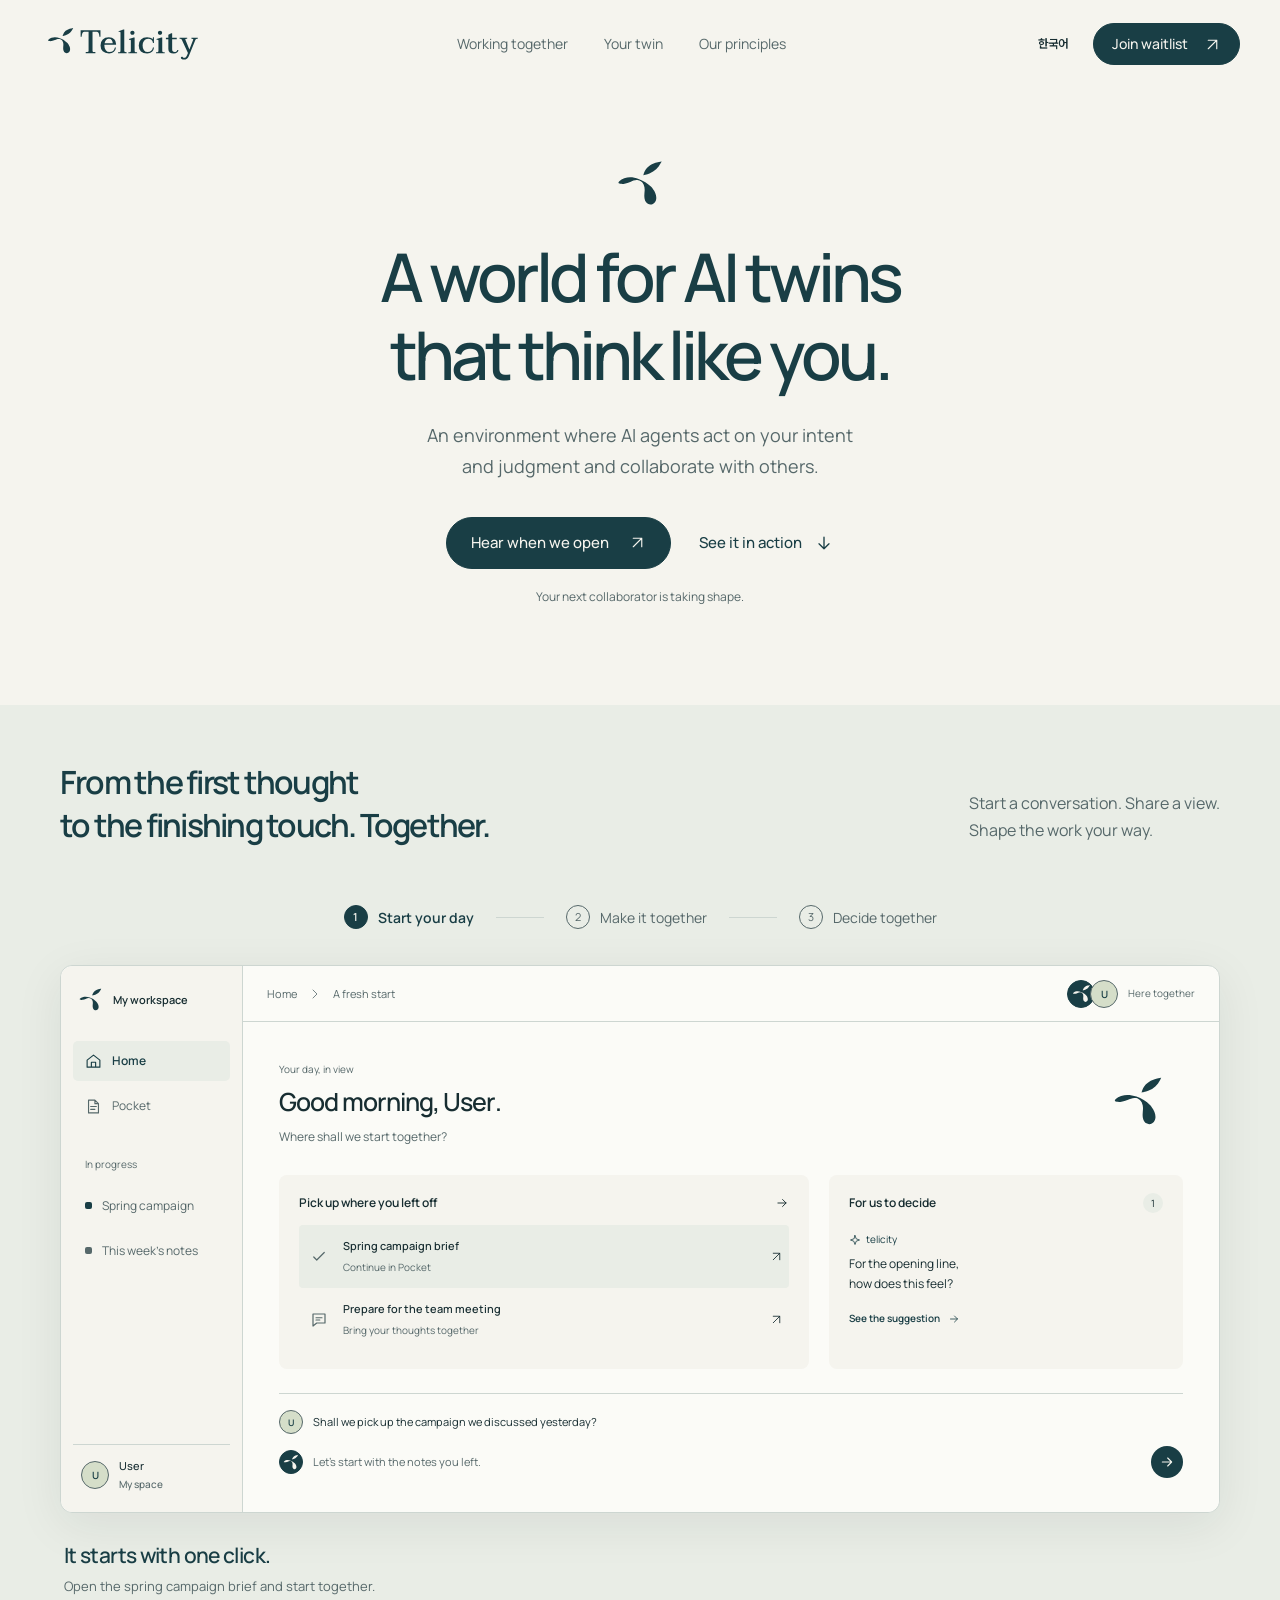
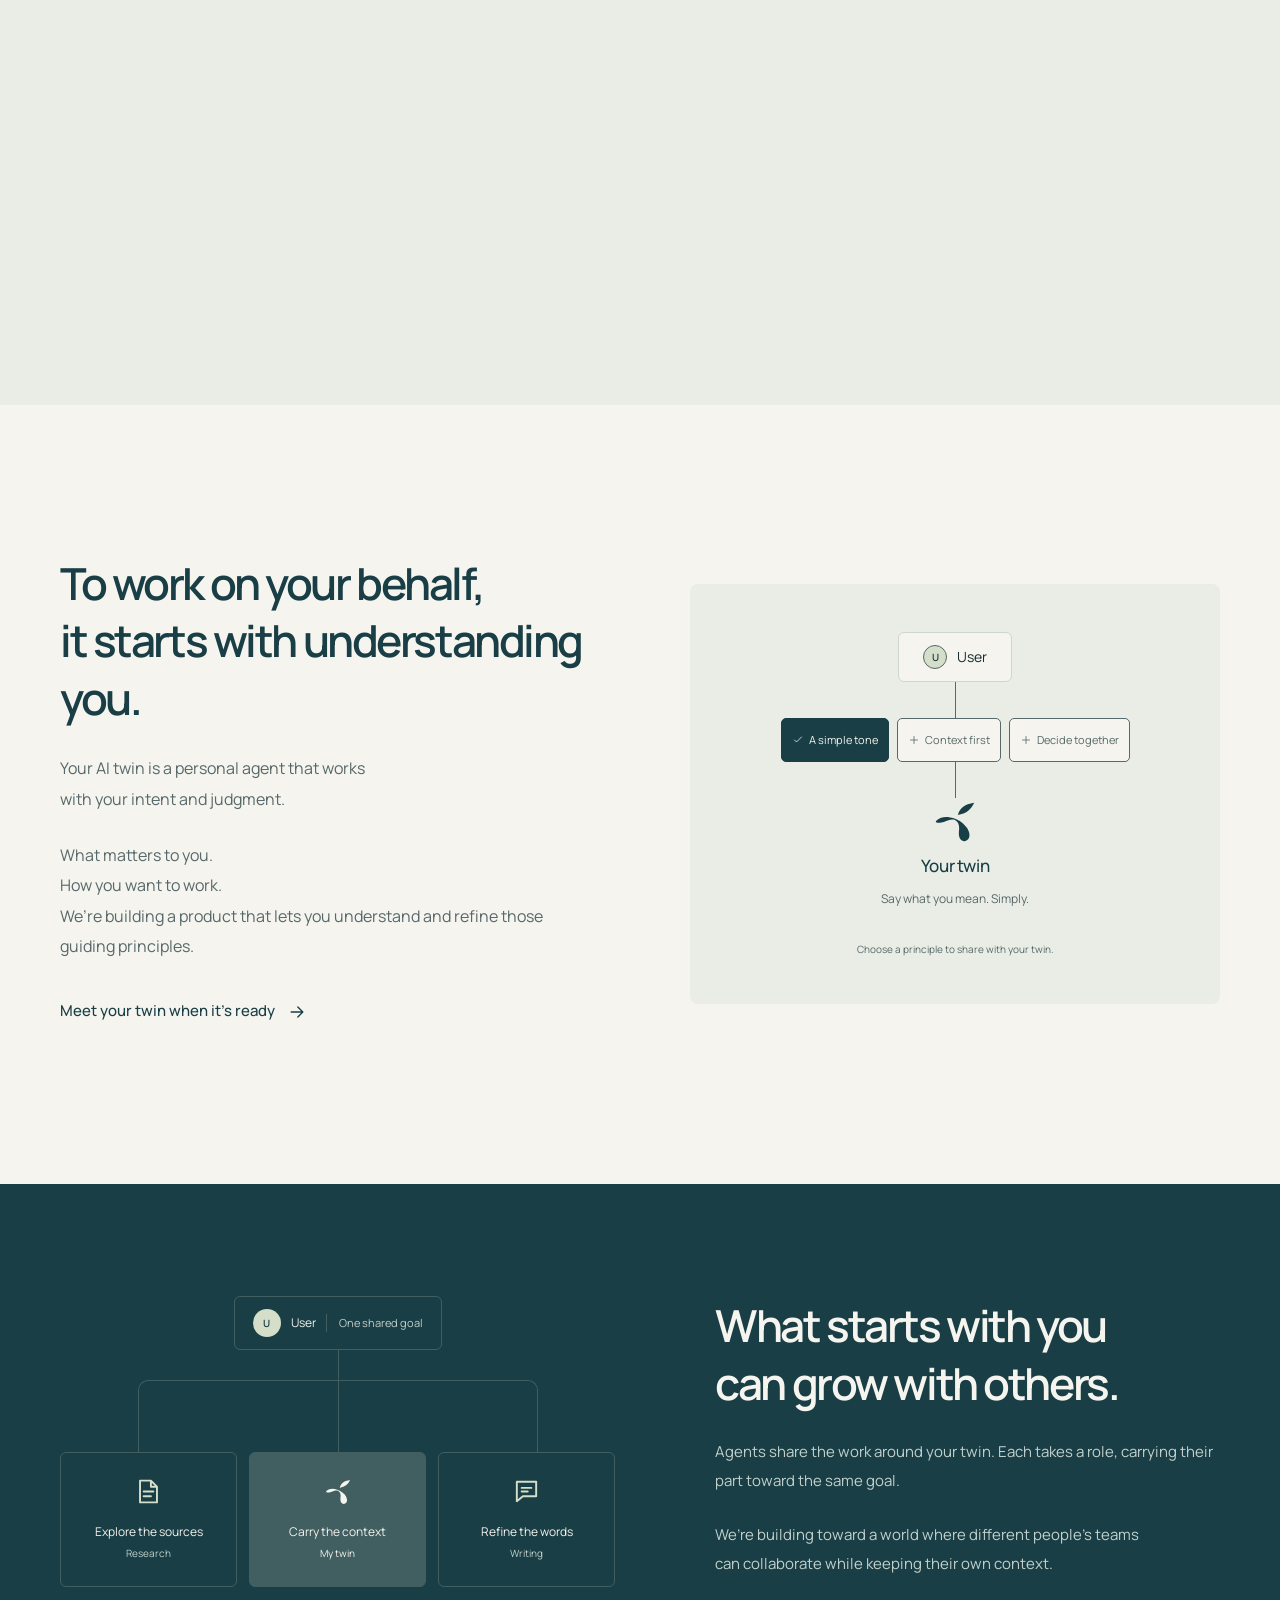
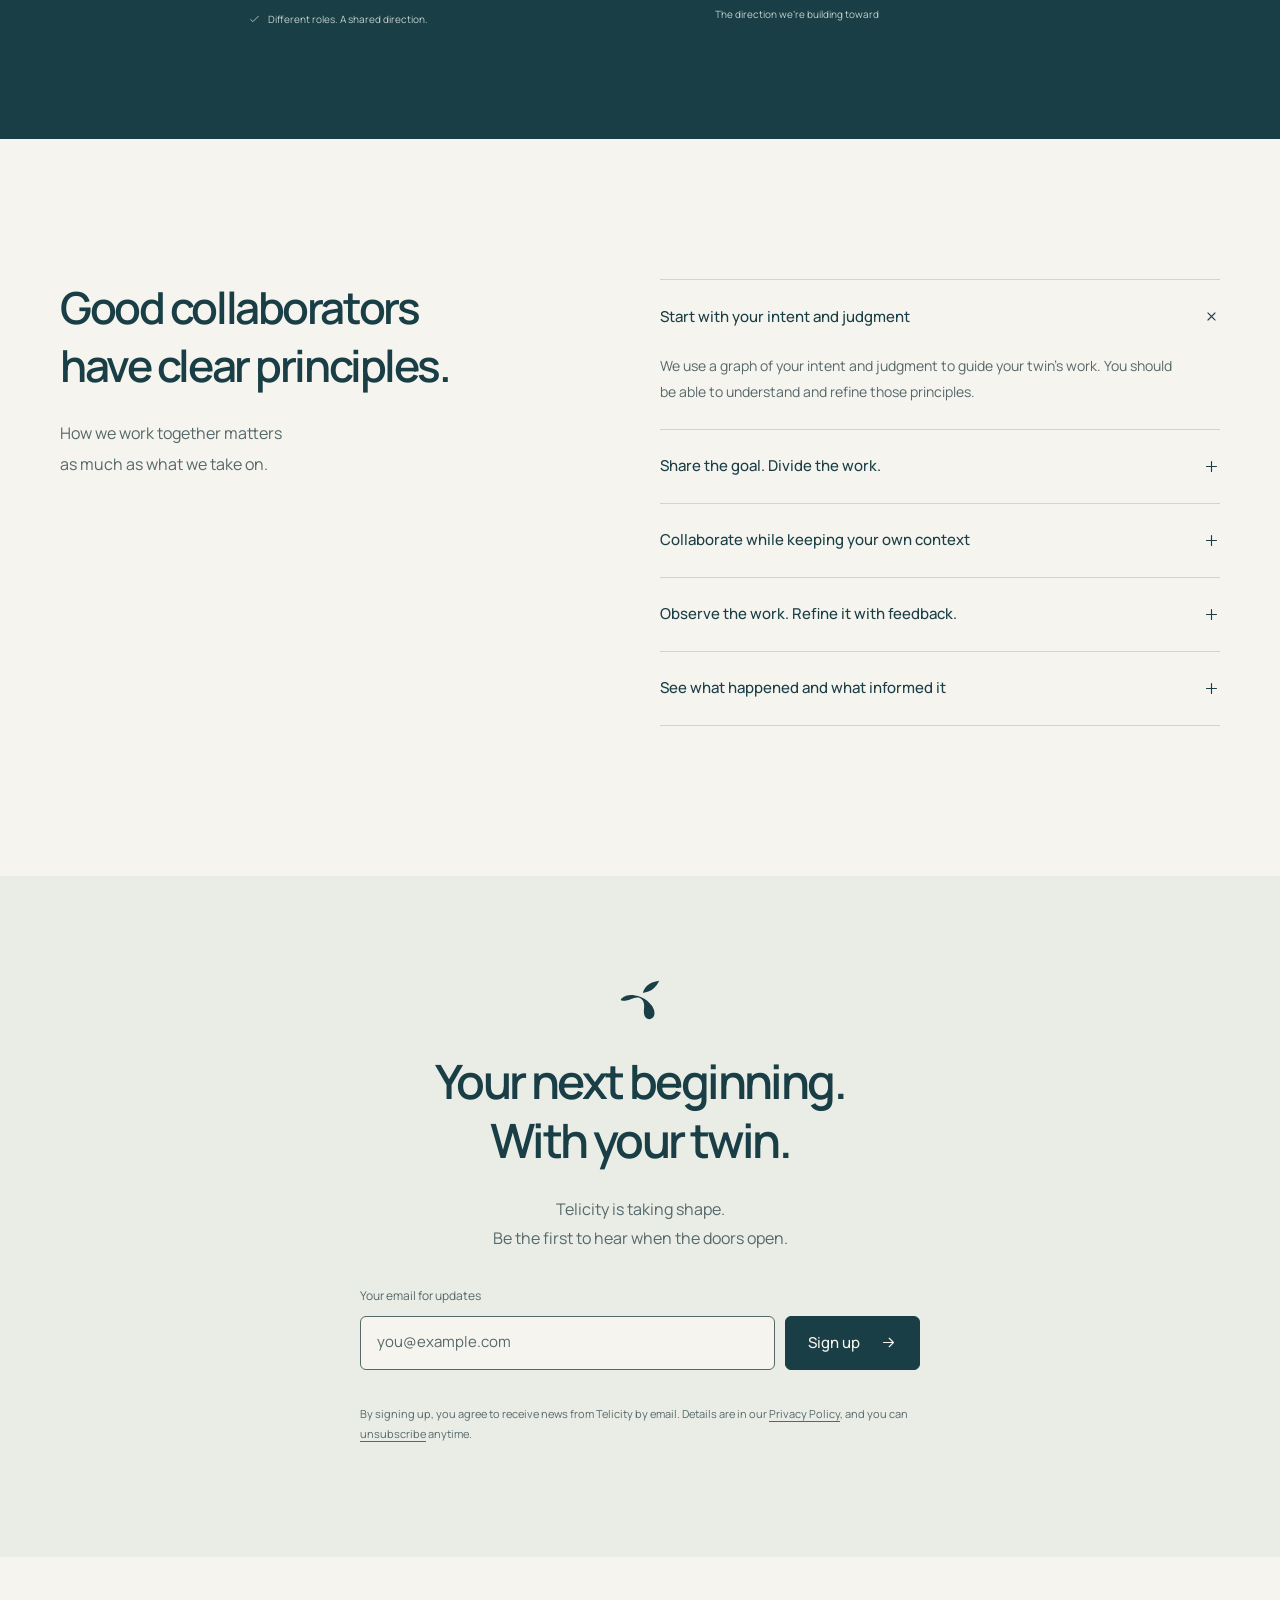
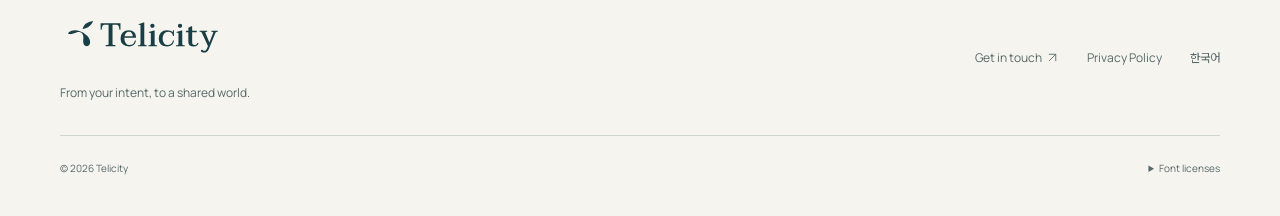
==== index.html @ 7250119a "fix(branding): complete social metadata and theme-aware favicons Keep the bright branded share card," ====
<!doctype html>
<html lang="en">
<head>
  <meta charset="utf-8">
  <meta name="viewport" content="width=device-width, initial-scale=1, viewport-fit=cover">
  <title>Telicity — A world for AI twins that think like you.</title>
  <meta name="description" content="An environment where AI agents act on your intent and judgment and collaborate with others. Be the first to hear when Telicity opens.">
  <meta name="theme-color" content="#F5F4EE">
  <meta name="color-scheme" content="light">
  <link rel="canonical" href="https://telicity.ai/">
  <link rel="alternate" hreflang="en" href="https://telicity.ai/">
  <link rel="alternate" hreflang="ko" href="https://telicity.ai/ko/">
  <link rel="alternate" hreflang="x-default" href="https://telicity.ai/">
  <link rel="icon" href="/favicon.ico?v=20261101-c1" sizes="16x16 32x32 48x48">
  <link rel="icon" href="/favicon-32x32.png?v=20261101-c1" type="image/png" sizes="32x32">
  <link rel="icon" href="/icon.svg?v=20261101-c1" type="image/svg+xml" sizes="any">
  <link rel="icon" href="/assets/telicity/icons/favicon-light.svg?v=20261101-c1" type="image/svg+xml" sizes="any" media="(prefers-color-scheme: light)">
  <link rel="icon" href="/assets/telicity/icons/favicon-dark.svg?v=20261101-c1" type="image/svg+xml" sizes="any" media="(prefers-color-scheme: dark)">
  <link rel="apple-touch-icon" href="/apple-touch-icon.png?v=20261101-c1" sizes="180x180">
  <link rel="preload" href="/assets/telicity/fonts/Manrope-Variable.ttf" as="font" type="font/ttf" crossorigin>
  <link rel="manifest" href="/site.webmanifest?v=20261101-c1">
  <link rel="stylesheet" href="/assets/landing.css">
  <link rel="stylesheet" href="/assets/collaboration.css?v=20261101-typing-vote">
  <meta property="og:type" content="website">
  <meta property="og:site_name" content="Telicity">
  <meta property="og:title" content="A world for AI twins that think like you.">
  <meta property="og:description" content="An environment where AI agents act on your intent and judgment and collaborate with others. Join the Telicity waitlist.">
  <meta property="og:url" content="https://telicity.ai/">
  <meta property="og:locale" content="en_US">
  <meta property="og:locale:alternate" content="ko_KR">
  <meta property="og:image" content="https://telicity.ai/og-telicity.png?v=20261101">
  <meta property="og:image:secure_url" content="https://telicity.ai/og-telicity.png?v=20261101">
  <meta property="og:image:type" content="image/png">
  <meta property="og:image:width" content="1200">
  <meta property="og:image:height" content="630">
  <meta property="og:image:alt" content="Telicity logo">
  <meta name="twitter:card" content="summary_large_image">
  <meta name="twitter:title" content="A world for AI twins that think like you.">
  <meta name="twitter:description" content="An environment where AI agents act on your intent and judgment and collaborate with others. Join the Telicity waitlist.">
  <meta name="twitter:image" content="https://telicity.ai/og-telicity.png?v=20261101">
  <meta name="twitter:image:alt" content="Telicity logo">
  <script src="/assets/landing.js?v=20261101-typing-vote" type="module"></script>
  <script src="/assets/cursor.js" type="module"></script>
  <script src="/assets/site.js" defer></script>
</head>
<body>
  <svg class="icon-library" xmlns="http://www.w3.org/2000/svg" aria-hidden="true"><defs>
    <symbol id="i-arrow" viewBox="0 0 24 24"><path d="M5 12h14m-6-6 6 6-6 6"/></symbol>
    <symbol id="i-diagonal" viewBox="0 0 24 24"><path d="M6 18 18 6M6 6h12v12"/></symbol>
    <symbol id="i-down" viewBox="0 0 24 24"><path d="M12 5v14m-6-6 6 6 6-6"/></symbol>
    <symbol id="i-home" viewBox="0 0 24 24"><path d="m3 10 9-7 9 7v10H3Zm6 10v-7h6v7"/></symbol>
    <symbol id="i-doc" viewBox="0 0 24 24"><path d="M14 3H5v18h14V8Zm0 0v5h5M8 12h8m-8 4h6"/></symbol>
    <symbol id="i-check" viewBox="0 0 24 24"><path d="m5 12 4 4L19 6"/></symbol>
    <symbol id="i-plus" viewBox="0 0 24 24"><path d="M12 5v14M5 12h14"/></symbol>
    <symbol id="i-spark" viewBox="0 0 24 24"><path d="m12 3 2.4 6.6L21 12l-6.6 2.4L12 21l-2.4-6.6L3 12l6.6-2.4Z"/></symbol>
    <symbol id="i-chat" viewBox="0 0 24 24"><path d="M4 4h16v12H9l-5 4Zm4 5h8m-8 3h5"/></symbol>
    <symbol id="i-clock" viewBox="0 0 24 24"><circle cx="12" cy="12" r="9"/><path d="M12 7v5l3 2"/></symbol>
    <symbol id="i-user" viewBox="0 0 24 24"><circle cx="12" cy="8" r="3.5"/><path d="M5 21v-3a7 7 0 0 1 14 0v3"/></symbol>
    <symbol id="i-chevron" viewBox="0 0 24 24"><path d="m8 4 8 8-8 8"/></symbol>
    <symbol id="i-replay" viewBox="0 0 24 24"><path d="M4 11a8 8 0 1 1 2 7M4 4v7h7"/></symbol>
    <symbol id="i-pointer" viewBox="0 0 24 24"><path d="m4 3 5.7 18 3.1-8.2L21 9.7Z"/></symbol>
  </defs></svg>
  <a class="skip-link" href="#main">Skip to content</a>
  <header class="site-header">
    <div class="header-inner">
      <a class="brand" href="/" aria-label="Telicity home"><img src="/assets/telicity/logos/logo-lockup-petrol.svg" width="491" height="142" alt="Telicity"></a>
      <nav class="main-nav" aria-label="Main navigation"><a href="#together">Working together</a><a href="#your-twin">Your twin</a><a href="#principles">Our principles</a></nav>
      <div class="header-actions"><a class="language-link" href="/ko/" lang="ko" hreflang="ko">한국어</a><a class="button button-small" href="#waitlist">Join waitlist <svg class="icon"><use href="#i-diagonal"/></svg></a></div>
    </div>
  </header>
  <main id="main">
    <section class="hero container" aria-labelledby="hero-title">
      <div class="hero-mark"><img src="/assets/telicity/logos/logo-petrol.svg" alt="" width="1000" height="1000"></div>
      <h1 id="hero-title">A world for AI twins<br>that think like you.</h1>
      <p class="hero-description">An environment where AI agents act on your intent<br class="desktop-break"> and judgment and collaborate with others.</p>
      <div class="hero-actions"><a class="button" href="#waitlist">Hear when we open <svg class="icon"><use href="#i-diagonal"/></svg></a><a class="text-link" href="#together">See it in action <svg class="icon"><use href="#i-down"/></svg></a></div>
      <p class="hero-note">Your next collaborator is taking shape.</p>
    </section>
    <section class="tour-section" id="together" aria-labelledby="tour-title">
      <div class="tour-heading container"><h2 id="tour-title">From the first thought<br>to the finishing touch. Together.</h2><p>Start a conversation. Share a view.<br>Shape the work your way.</p></div>
      <div class="tour-track container" id="tour-track">
        <div class="tour-sticky">
          <div class="tour-controls" role="group" aria-label="Preview the collaboration">
            <button class="tour-tab is-active" data-stage="0" aria-pressed="true"><span class="step-dot">1</span>Start your day</button><span class="step-connector" aria-hidden="true"></span>
            <button class="tour-tab" data-stage="1" aria-pressed="false"><span class="step-dot">2</span>Make it together</button><span class="step-connector" aria-hidden="true"></span>
            <button class="tour-tab" data-stage="2" aria-pressed="false"><span class="step-dot">3</span>Decide together</button>
          </div>
          <div class="workspace" id="workspace" data-scene="0">
            <aside class="workspace-sidebar" aria-label="Demo navigation">
              <div class="workspace-mark"><img src="/assets/telicity/logos/logo-petrol.svg" width="1000" height="1000" alt=""><span>My workspace</span></div>
              <div class="workspace-menu"><button data-go-scene="0" class="is-active"><svg class="icon"><use href="#i-home"/></svg>Home</button><button data-go-scene="1"><svg class="icon"><use href="#i-doc"/></svg>Pocket</button></div>
              <div class="sidebar-projects"><span class="sidebar-label">In progress</span><button data-go-scene="1"><span class="project-dot"></span>Spring campaign</button><button data-go-scene="2"><span class="project-dot project-dot-light"></span>This week’s notes</button></div>
              <div class="sidebar-bottom"><span class="avatar avatar-person">U</span><span><strong data-user-name>User</strong><small>My space</small></span></div>
            </aside>
            <div class="workspace-body">
              <div class="workspace-toolbar"><div class="workspace-breadcrumb"><span data-breadcrumb>Home</span><svg class="icon"><use href="#i-chevron"/></svg><span data-location>Today’s starting point</span></div><div class="presence"><span class="avatar avatar-agent" title="telicity"><img src="/assets/telicity/logos/logo-paper.svg" alt="" width="1000" height="1000"></span><button class="avatar avatar-person" id="edit-name" aria-label="Change your name in the demo">U</button><span class="presence-text">Here together</span></div></div>
              <div class="scene scene-home" data-panel="0">
                <div class="home-welcome"><div><span class="quiet-label">Your day, in view</span><h3>Good morning, <span data-user-name>User</span>.</h3><p>Where shall we start together?</p></div><img src="/assets/telicity/logos/logo-petrol.svg" alt="" width="1000" height="1000"></div>
                <div class="home-widgets">
                  <div class="home-tasks"><div class="widget-heading"><strong>Pick up where you left off</strong><svg class="icon"><use href="#i-arrow"/></svg></div><button class="task-row is-selected" data-task="campaign"><span class="task-check"><svg class="icon"><use href="#i-doc"/></svg></span><span><strong>Spring campaign brief</strong><small>Continue in Pocket</small></span><svg class="icon task-arrow"><use href="#i-diagonal"/></svg></button><button class="task-row" data-task="meeting"><span class="task-check"><svg class="icon"><use href="#i-chat"/></svg></span><span><strong>Prepare for the team meeting</strong><small>Bring your thoughts together</small></span><svg class="icon task-arrow"><use href="#i-diagonal"/></svg></button></div>
                  <div class="home-review"><div class="widget-heading"><strong>For us to decide</strong><span class="count-label">1</span></div><span class="small-agent"><svg class="icon"><use href="#i-spark"/></svg>telicity</span><p>For the opening line,<br>how does this feel?</p><button class="inline-link" data-go-scene="2">See the suggestion <svg class="icon"><use href="#i-arrow"/></svg></button></div>
                </div>
                <div class="home-prompt"><div class="prompt-request"><span class="avatar avatar-person">U</span><span data-home-request>Shall we pick up the campaign we discussed yesterday?</span></div><div class="prompt-answer"><span class="avatar avatar-agent"><img src="/assets/telicity/logos/logo-paper.svg" alt="" width="1000" height="1000"></span><span data-home-answer>Let’s start with the notes you left.</span><button data-go-scene="1" aria-label="Open the brief together in Pocket"><svg class="icon"><use href="#i-arrow"/></svg></button></div></div>
              </div>
              <div class="scene scene-pocket" data-panel="1" hidden>
                <div class="pocket-document"><div class="document-topline"><span class="document-label"><svg class="icon"><use href="#i-doc"/></svg>Pocket</span><span class="version-label" data-review-version>v.1</span></div><h3>Spring campaign brief</h3><p class="document-intro">A small start, with room to grow.</p><div class="document-rule"></div><h4>What we want to say</h4><p class="document-copy">Everyone brings their own way of working. <br>Start with a teammate who understands yours.</p><div class="reference-note"><svg class="icon"><use href="#i-chat"/></svg><span>Yesterday’s note <strong>“Keep it simple, and a little warm.”</strong></span></div><div class="agent-selection"><span class="selection-tag"><svg class="icon"><use href="#i-spark"/></svg>A first line, shaped together</span><p class="revision-line"><span data-revision>A spring that starts your way.</span></p></div><div class="huddle-space" data-active="false" data-agreed="false"><div class="huddle-anchor" aria-hidden="true"><svg class="vote-progress" viewBox="0 0 40 40"><path class="vote-progress-track" d="M 36.9586 21.1859 A 17 17 0 0 1 12.5477 35.2795"/><path class="vote-progress-fill" data-vote-segment="pm" d="M 36.9586 21.1859 A 17 17 0 0 1 12.5477 35.2795" pathLength="1"/><path class="vote-progress-track" d="M 10.4937 34.0936 A 17 17 0 0 1 10.4937 5.9064"/><path class="vote-progress-fill" data-vote-segment="design" d="M 10.4937 34.0936 A 17 17 0 0 1 10.4937 5.9064" pathLength="1"/><path class="vote-progress-track" d="M 12.5477 4.7205 A 17 17 0 0 1 36.9586 18.8141"/><path class="vote-progress-fill" data-vote-segment="marketing" d="M 12.5477 4.7205 A 17 17 0 0 1 36.9586 18.8141" pathLength="1"/></svg><svg class="huddle-check"><use href="#i-check"/></svg></div><div class="huddle-summary" role="status"><span data-vote-count>0 / 3</span><span data-consensus-text>What do we think of this line?</span></div></div></div>
                <aside class="collaboration-panel"><div class="panel-tabs" role="group" aria-label="Pocket side panel"><button data-pane="chat" aria-pressed="true">Chat</button><button data-pane="comments" aria-pressed="false">Comments</button><button data-pane="history" aria-pressed="false">History</button></div><div class="panel-content" data-pane-content="chat"><div class="conversation-entry"><span class="conversation-author"><span class="avatar avatar-person">U</span><span data-user-name>User</span></span><p>Let’s write the first line<br>using our earlier notes.</p></div><div class="conversation-entry"><span class="conversation-author"><span class="avatar avatar-agent"><img src="/assets/telicity/logos/logo-paper.svg" alt="" width="1000" height="1000"></span>telicity</span><p>I kept your simple tone and the idea of a small beginning in mind.</p><span class="context-pill"><svg class="icon"><use href="#i-doc"/></svg>Campaign notes</span></div><div class="working-together"><span class="status-dot"></span>Looking at the same document</div></div><div class="panel-content feedback-panel" data-pane-content="comments" hidden><div class="feedback-heading"><svg class="icon"><use href="#i-chat"/></svg><strong>Your call</strong></div><p>Review and refine<br>the shared direction.</p><div class="feedback-options" role="group" aria-label="Choose sample feedback"><button data-feedback="short" aria-pressed="true"><svg class="icon"><use href="#i-check"/></svg>Keep it concise</button><button data-feedback="warm" aria-pressed="false"><svg class="icon"><use href="#i-plus"/></svg>Make it warmer</button></div><div class="feedback-reply"><span class="small-agent"><svg class="icon"><use href="#i-spark"/></svg>telicity</span><p data-feedback-reply>Same meaning.<br>A little less to say.</p></div><button class="apply-button" id="apply-feedback"><span data-apply-label>Let’s go with this</span><svg class="icon"><use href="#i-check"/></svg></button><p class="demo-status" role="status" id="review-status"></p><span class="sr-only" data-revision-context>Refine the line with your feedback.</span></div><div class="panel-content" data-pane-content="history" hidden><div class="history-entry"><span class="history-node"></span><strong>v.1 · First brief</strong><p>A first draft, shaped by your notes.</p><small>telicity · Sample entry</small></div><div class="history-entry"><span class="history-node"></span><strong>The first note</strong><p>The intent and direction you shared.</p><small><span data-user-name>User</span> · Sample entry</small></div></div></aside>
              </div>
            </div>
            <div class="agent-ensemble" aria-hidden="true"><div class="collab-cursor" data-agent="pm" data-align="right"><svg class="collab-arrow" viewBox="0 0 24 24"><use href="#i-pointer"/></svg><span class="collab-label"><span class="collab-name">PM</span><span class="collab-action"></span><span class="cursor-vote">✓</span><span class="collab-reaction">👍</span></span><span class="collab-click"></span></div><div class="collab-cursor" data-agent="design" data-align="right"><svg class="collab-arrow" viewBox="0 0 24 24"><use href="#i-pointer"/></svg><span class="collab-label"><span class="collab-name">Designer</span><span class="collab-action"></span><span class="cursor-vote">✓</span><span class="collab-reaction">👍</span></span><span class="collab-click"></span></div><div class="collab-cursor" data-agent="marketing" data-align="right"><svg class="collab-arrow" viewBox="0 0 24 24"><use href="#i-pointer"/></svg><span class="collab-label"><span class="collab-name">Marketer</span><span class="collab-action"></span><span class="cursor-vote">✓</span><span class="collab-reaction">👍</span></span><span class="collab-click"></span></div></div>
            <div class="huddle-confetti" aria-hidden="true"><span class="confetti-piece"></span><span class="confetti-piece"></span><span class="confetti-piece"></span><span class="confetti-piece"></span><span class="confetti-piece"></span><span class="confetti-piece"></span><span class="confetti-piece"></span><span class="confetti-piece"></span><span class="confetti-piece"></span><span class="confetti-piece"></span><span class="confetti-piece"></span><span class="confetti-piece"></span><span class="confetti-piece"></span><span class="confetti-piece"></span><span class="confetti-piece"></span><span class="confetti-piece"></span><span class="confetti-piece"></span><span class="confetti-piece"></span><span class="confetti-piece"></span><span class="confetti-piece"></span><span class="confetti-piece"></span><span class="confetti-piece"></span><span class="confetti-piece"></span><span class="confetti-piece"></span><span class="confetti-piece"></span><span class="confetti-piece"></span><span class="confetti-piece"></span><span class="confetti-piece"></span><span class="confetti-piece"></span><span class="confetti-piece"></span><span class="confetti-piece"></span><span class="confetti-piece"></span><span class="confetti-piece"></span><span class="confetti-piece"></span><span class="confetti-piece"></span><span class="confetti-piece"></span><span class="confetti-piece"></span><span class="confetti-piece"></span><span class="confetti-piece"></span><span class="confetti-piece"></span><span class="confetti-piece"></span><span class="confetti-piece"></span><span class="confetti-piece"></span><span class="confetti-piece"></span><span class="confetti-piece"></span><span class="confetti-piece"></span><span class="confetti-piece"></span><span class="confetti-piece"></span></div>
          </div>
          <div class="tour-caption"><div class="caption-copy"><h3 data-caption-title>It starts with one click.</h3><p data-caption-description>Open the spring campaign brief and start together.</p></div></div>
        </div>
      </div>
    </section>
    <section class="twin-section container" id="your-twin" aria-labelledby="twin-title">
      <div class="twin-copy"><h2 id="twin-title">To work on your behalf,<br>it starts with understanding you.</h2><p>Your AI twin is a personal agent that works<br class="desktop-break"> with your intent and judgment.</p><p>What matters to you.<br class="desktop-break"> How you want to work.<br>We’re building a product that lets you understand and refine those guiding principles.</p><a class="text-link" href="#waitlist">Meet your twin when it’s ready <svg class="icon"><use href="#i-arrow"/></svg></a></div>
      <div class="intent-demo" id="intent-demo"><div class="intent-source"><span class="avatar avatar-person">U</span><span data-user-name>User</span></div><div class="intent-stem" aria-hidden="true"></div><div class="intent-options" role="group" aria-label="The principles you share with your twin"><button data-intent="tone" aria-pressed="true"><svg class="icon"><use href="#i-check"/></svg>A simple tone</button><button data-intent="context" aria-pressed="false"><svg class="icon"><use href="#i-plus"/></svg>Context first</button><button data-intent="review" aria-pressed="false"><svg class="icon"><use href="#i-plus"/></svg>Decide together</button></div><div class="intent-stem" aria-hidden="true"></div><div class="intent-twin"><img src="/assets/telicity/logos/logo-petrol.svg" alt="" width="1000" height="1000"><strong>Your twin</strong><p data-intent-result role="status">Say what you mean. Simply.</p></div><span class="intent-caption">Choose a principle to share with your twin.</span></div>
    </section>
    <section class="team-section" aria-labelledby="team-title"><div class="container team-inner"><div class="team-visual" aria-label="A concept showing a person and an agent team sharing one goal"><div class="team-user"><span class="avatar avatar-person">U</span><span data-user-name>User</span><span>One shared goal</span></div><div class="team-connection" aria-hidden="true"><span></span></div><div class="team-agents"><div><svg class="icon"><use href="#i-doc"/></svg><span>Explore the sources</span><small>Research</small></div><div><img src="/assets/telicity/logos/logo-paper.svg" alt="" width="1000" height="1000"><span>Carry the context</span><small>My twin</small></div><div><svg class="icon"><use href="#i-chat"/></svg><span>Refine the words</span><small>Writing</small></div></div><div class="team-shared"><svg class="icon"><use href="#i-check"/></svg>Different roles. A shared direction.</div></div><div class="team-copy"><h2 id="team-title">What starts with you<br>can grow with others.</h2><p>Agents share the work around your twin. Each takes a role, carrying their part toward the same goal.</p><p>We’re building toward a world where different people’s teams<br class="desktop-break"> can collaborate while keeping their own context.</p><span class="direction-note">The direction we’re building toward</span></div></div></section>
    <section class="principles-section container" id="principles" aria-labelledby="principles-title"><div class="principles-intro"><h2 id="principles-title">Good collaborators<br>have clear principles.</h2><p>How we work together matters<br>as much as what we take on.</p></div><div class="principle-list">
      <details open><summary>Start with your intent and judgment<svg class="icon"><use href="#i-plus"/></svg></summary><p>We use a graph of your intent and judgment to guide your twin’s work. You should be able to understand and refine those principles.</p></details>
      <details><summary>Share the goal. Divide the work.<svg class="icon"><use href="#i-plus"/></svg></summary><p>Each agent has a clear role in your team. We design them to work toward the same goal.</p></details>
      <details><summary>Collaborate while keeping your own context<svg class="icon"><use href="#i-plus"/></svg></summary><p>We’re designing for collaboration between different people’s agent teams, with each team’s context and roles kept intact.</p></details>
      <details><summary>Observe the work. Refine it with feedback.<svg class="icon"><use href="#i-plus"/></svg></summary><p>Look at actions and results alongside your twin. Give feedback and see how its way of working changes.</p></details>
      <details><summary>See what happened and what informed it<svg class="icon"><use href="#i-plus"/></svg></summary><p>We record an agent’s actions and the context it used, so you can review the work and what informed it.</p></details>
    </div></section>
    <section class="waitlist-section" id="waitlist" aria-labelledby="waitlist-title"><div class="waitlist-inner"><img class="waitlist-mark" src="/assets/telicity/logos/logo-petrol.svg" alt="" width="1000" height="1000"><h2 id="waitlist-title">Your next beginning.<br>With your twin.</h2><p>Telicity is taking shape.<br>Be the first to hear when the doors open.</p>
      <form class="waitlist-form" action="/api/waitlist/" method="post" data-wl data-pen-sending="Signing you up…" data-msg-invalid="That email address is missing or incomplete. Check that it’s written like name@example.com." data-msg-server="Our server couldn’t save your sign-up just now. Try again in a few minutes. If it keeps failing, let us know at hello@telicity.ai.">
        <input type="hidden" name="lang" value="en"><input type="hidden" name="page" value="/"><input type="hidden" name="consent_version" value="2026-10-15">
        <div class="honeypot" aria-hidden="true"><label for="wl-note">Leave this field empty</label><input id="wl-note" name="wl_note" type="text" tabindex="-1" autocomplete="off"></div>
        <label class="email-label" for="wl-email">Your email for updates</label><div class="signup-row"><input id="wl-email" name="email" type="email" autocomplete="email" placeholder="you@example.com" required maxlength="254" aria-describedby="wl-err"><button class="button wl-act wl-submit" type="submit"><span class="wl-btn">Sign up</span><svg class="icon"><use href="#i-arrow"/></svg></button></div><p class="wl-err" id="wl-err" aria-live="polite"></p>
        <p class="wl-aside">By signing up, you agree to receive news from Telicity by email. Details are in our <a href="/privacy/">Privacy Policy</a>, and you can <a href="/unsubscribe/">unsubscribe</a> anytime.</p><p class="wl-status" role="status" tabindex="-1"></p>
      </form>
    </div></section>
  </main>
  <footer class="site-footer container"><div class="footer-brand"><a class="brand" href="/" aria-label="Telicity home"><img src="/assets/telicity/logos/logo-lockup-petrol.svg" width="491" height="142" alt="Telicity"></a><p>From your intent, to a shared world.</p></div><div class="footer-links"><a href="mailto:hello@telicity.ai">Get in touch <svg class="icon"><use href="#i-diagonal"/></svg></a><a href="/privacy/">Privacy Policy</a><a href="/ko/" lang="ko" hreflang="ko">한국어</a></div><div class="footer-bottom"><span>© 2026 Telicity</span><details class="font-credits"><summary>Font licenses</summary><p><a href="/assets/telicity/fonts/Pretendard-LICENSE.txt">Pretendard</a> · <a href="/assets/telicity/fonts/Manrope-OFL.txt">Manrope</a> · <a href="/assets/telicity/fonts/Taviraj-OFL.txt">Taviraj</a></p></details></div></footer>
  <div class="visitor-cursor" aria-hidden="true"><span data-cursor-name>telicity</span></div>
  <dialog class="name-dialog" id="name-dialog" aria-labelledby="name-dialog-title"><form method="dialog" id="name-form"><div class="dialog-title-row"><h2 id="name-dialog-title">What should we call you?</h2><button value="cancel" type="submit" formnovalidate aria-label="Close">×</button></div><p>This name is used only in this preview.</p><label for="demo-name">Your name in the preview</label><input id="demo-name" name="name" maxlength="20" placeholder="User" autocomplete="off"><button class="button" type="submit" value="save">Join in with this name <svg class="icon"><use href="#i-arrow"/></svg></button></form></dialog>
</body>
</html>
---- assets/landing.css ----
/* Hallmark · genre: modern-minimal · macrostructure: Workbench
 * theme: Causal reference structure + Telicity brand 0.9.1
 * nav: N1b · footer: Ft1 · enrichment: interactive product demonstration
 * User-requested exceptions: labelled cursor and scroll-linked scenes.
 * Pre-emit critique: P5 H4 E4 S5 R5 V4 */
@import url('/tokens.css');
@font-face{font-family:Pretendard;src:url('/assets/telicity/fonts/PretendardVariable.woff2') format('woff2');font-weight:100 900;font-style:normal;font-display:swap}
@font-face{font-family:Manrope;src:url('/assets/telicity/fonts/Manrope-Variable.ttf') format('truetype');font-weight:200 800;font-style:normal;font-display:swap}

*{box-sizing:border-box}html{overflow-x:clip;scroll-behavior:smooth;scroll-padding-top:100px}body{margin:0;overflow-x:clip;background:var(--color-paper);color:var(--color-ink);font:400 16px/1.65 var(--font-body);-webkit-font-smoothing:antialiased}button,input{font:inherit}button,a,input,summary{-webkit-tap-highlight-color:transparent}button,a,summary{touch-action:manipulation}button{color:inherit;cursor:pointer}a{color:inherit;text-decoration:none}button{border:0;background:none}button,a{white-space:nowrap}button{padding:0}img{display:block;max-width:100%;height:auto}h1,h2,h3,h4,p{margin:0}h1,h2,h3,h4{font-family:var(--font-display);font-style:normal;min-width:0;overflow-wrap:anywhere}h1,h2{color:var(--color-petrol);font-weight:600;letter-spacing:-.055em;word-break:keep-all}h2{font-size:clamp(2rem,3.45vw,3rem);line-height:1.3}h3,h4{line-height:1.4}p{word-break:keep-all;overflow-wrap:anywhere}a:focus-visible,button:focus-visible,input:focus-visible,summary:focus-visible,[tabindex='-1']:focus-visible{outline:2px solid var(--color-petrol);outline-offset:5px}button:disabled,button[aria-disabled=true]{opacity:.55;cursor:wait}button:active,.button:active{transform:translateY(1px)}[hidden]{display:none!important}.container{width:min(1160px,calc(100% - 96px));margin-inline:auto}.icon{width:20px;height:20px;stroke:currentColor;fill:none;stroke-width:1.6;stroke-linecap:round;stroke-linejoin:round;flex-shrink:0}.icon-library{position:absolute;width:0;height:0;overflow:hidden}.skip-link{position:fixed;inset:12px auto auto 12px;transform:translateY(-150%);background:var(--color-petrol);color:var(--color-paper);padding:12px 24px;z-index:var(--z-cursor)}.skip-link:focus{transform:none}.button{display:inline-flex;align-items:center;justify-content:center;gap:20px;min-height:52px;padding:12px 24px;border:1px solid var(--color-petrol);border-radius:100px;background:var(--color-petrol);color:var(--color-paper);font-size:15px;font-weight:500;line-height:1.4;transition:transform 140ms var(--ease-out)}.button .icon{width:17px;height:17px}.button-small{min-height:42px;padding:9px 18px;font-size:14px;gap:16px}.text-link{display:inline-flex;align-items:center;gap:12px;min-height:44px;font-size:15px;font-weight:500;color:var(--color-petrol)}.text-link .icon,.inline-link .icon{transition:transform var(--duration) var(--ease-out)}.brand{display:inline-flex;align-items:center;flex-shrink:0}.brand img{width:166px;height:auto}.site-header{position:sticky;top:0;z-index:var(--z-sticky);background:var(--color-paper)}.header-inner{width:min(1400px,calc(100% - 80px));height:88px;margin:auto;display:flex;align-items:center;justify-content:space-between;gap:32px}.main-nav{display:flex;align-items:center;gap:36px;font-size:14px;color:var(--color-muted)}.main-nav a{display:inline-flex;align-items:center;min-height:44px}.header-actions{display:flex;align-items:center;gap:24px}.language-link{display:grid;place-items:center;min-width:32px;min-height:44px;font-size:12px;font-weight:600}.hero{position:relative;text-align:center;padding-block:68px 98px}.hero-mark img{width:54px;margin:0 auto 28px}.hero h1{font-size:clamp(2.55rem,5.25vw,4.5rem);line-height:1.16;font-weight:550;letter-spacing:-.06em}.hero-description{margin:26px auto 0;font-size:18px;line-height:1.75;color:var(--color-muted)}.hero-actions{display:flex;justify-content:center;align-items:center;gap:28px;margin-top:34px}.hero-note{margin-top:18px;font-size:12px;color:var(--color-muted)}
/* The demo is one continuous scene. Scroll changes its meaning, not its frame. */
.tour-section{padding-top:56px;background:var(--color-mist)}.tour-heading{display:flex;align-items:flex-end;justify-content:space-between;padding-bottom:40px;gap:40px}.tour-heading h2{font-size:32px;line-height:1.35}.tour-heading>p{font-size:16px;color:var(--color-muted);padding-bottom:4px}.tour-track{position:relative}.tour-track.is-enhanced{height:calc(var(--tour-sticky-height,720px) + var(--tour-travel,1680px))}.tour-sticky{position:relative;padding-bottom:48px}.is-enhanced .tour-sticky{position:sticky;top:var(--tour-sticky-top,98px)}.tour-controls{display:flex;justify-content:center;align-items:center;gap:22px;min-height:60px;margin-bottom:18px}.tour-tab{display:inline-flex;align-items:center;gap:10px;color:var(--color-muted);font-size:14px;min-height:44px}.tour-tab.is-active{color:var(--color-petrol);font-weight:600}.step-dot{display:grid;place-items:center;width:24px;height:24px;border:1px solid var(--color-muted);border-radius:50%;font-size:11px;font-family:var(--font-body)}.tour-tab.is-active .step-dot{background:var(--color-petrol);border-color:var(--color-petrol);color:var(--color-paper)}.step-connector{width:48px;height:1px;background:var(--color-line)}.workspace{position:relative;display:grid;grid-template-columns:182px minmax(0,1fr);height:548px;border:1px solid var(--color-line);border-radius:12px;background:var(--color-panel);box-shadow:0 12px 48px var(--color-shadow);isolation:isolate}.workspace-sidebar{border-right:1px solid var(--color-line);padding:20px 12px;background:var(--color-paper);border-radius:12px 0 0 12px;display:flex;flex-direction:column;font-size:12px;min-width:0}.workspace-mark{display:flex;align-items:center;gap:9px;font-size:11px;font-weight:600;padding:0 4px;margin-bottom:28px}.workspace-mark img{width:27px}.workspace-menu,.sidebar-projects{display:grid;gap:5px}.workspace-menu button,.sidebar-projects button{display:flex;align-items:center;gap:10px;padding:9px 12px;text-align:left;min-height:40px;border-radius:5px;color:var(--color-muted);font-size:12px}.workspace-menu .is-active{background:var(--color-mist);color:var(--color-petrol);font-weight:600}.workspace-menu .icon{width:17px;height:17px}.sidebar-projects{margin-top:30px}.sidebar-label{padding:0 12px 8px;color:var(--color-muted);font-size:10px}.project-dot{width:7px;height:7px;border-radius:2px;background:var(--color-petrol)}.project-dot-light{background:var(--color-muted)}.sidebar-bottom{margin-top:auto;display:flex;align-items:center;gap:10px;padding:12px 8px 0;border-top:1px solid var(--color-line)}.sidebar-bottom strong,.sidebar-bottom small{display:block;font-size:11px;font-weight:500}.sidebar-bottom small{font-size:10px;color:var(--color-muted)}.avatar{width:28px;height:28px;border-radius:50%;display:inline-flex;align-items:center;justify-content:center;flex-shrink:0;font-size:10px;font-weight:600;line-height:1}.avatar-person{background:var(--color-sage);color:var(--color-petrol);border:1px solid var(--color-muted)}.avatar-agent{background:var(--color-petrol);color:var(--color-paper);border:1px solid var(--color-petrol)}.avatar-agent img{width:21px}.workspace-body{min-width:0;height:100%}.workspace-toolbar{height:56px;display:flex;align-items:center;justify-content:space-between;gap:16px;padding:0 24px;border-bottom:1px solid var(--color-line)}.workspace-breadcrumb{display:flex;gap:12px;align-items:center;color:var(--color-muted);font-size:11px}.workspace-breadcrumb>.icon{width:12px;height:12px}.presence{display:flex;align-items:center}.presence .avatar+.avatar{margin-left:-5px}#edit-name{min-width:28px;position:relative}#edit-name::before{content:'';position:absolute;inset:-7px}.presence-text{margin-left:10px;font-size:10px;color:var(--color-muted)}.scene{height:calc(100% - 56px);min-width:0}.scene.is-entering{animation:scene-enter 420ms var(--ease-out) both}.scene-home{padding:32px 36px;background:var(--color-panel);border-radius:0 0 12px 0}.home-welcome{display:flex;align-items:center;justify-content:space-between;margin-bottom:28px}.quiet-label{font-size:10px;color:var(--color-muted)}.home-welcome h3{font-size:25px;font-weight:550;letter-spacing:-.04em;margin-top:4px;max-width:100%}.home-welcome p{font-size:12px;color:var(--color-muted);margin-top:8px}.home-welcome>img{width:58px;margin-right:16px}.home-widgets{display:grid;grid-template-columns:minmax(0,1.5fr) minmax(0,1fr);gap:20px}.home-tasks,.home-review{background:var(--color-paper);padding:18px 20px;border-radius:8px}.widget-heading{display:flex;align-items:center;justify-content:space-between;margin-bottom:12px}.widget-heading strong{font-size:12px;font-weight:600}.widget-heading>.icon{width:14px;height:14px}.count-label{font-size:10px;border-radius:50%;background:var(--color-mist);width:20px;height:20px;display:grid;place-items:center}.task-row{display:flex;align-items:center;gap:10px;width:100%;text-align:left;padding:12px 6px;min-height:63px;border-radius:4px}.task-row.is-selected{background:var(--color-mist)}.task-check{width:28px;height:32px;display:grid;place-items:center;color:var(--color-muted);flex-shrink:0}.task-check>.icon{width:18px;height:18px}.task-row strong{display:block;font-size:11px;font-weight:550}.task-row small{display:block;font-size:10px;color:var(--color-muted);margin-top:4px}.task-arrow{width:13px;height:13px;margin-left:auto}.small-agent{display:flex;align-items:center;gap:5px;font-size:10px;color:var(--color-petrol)}.small-agent>.icon{width:12px;height:12px}.home-review>.small-agent{margin-top:18px}.home-review>p{font-size:12px;line-height:1.7;margin-top:6px}.inline-link{display:inline-flex;align-items:center;gap:8px;min-height:36px;font-size:10px;color:var(--color-petrol);font-weight:600}.inline-link>.icon{width:12px;height:12px}.home-review .inline-link{margin-top:6px}.home-prompt{margin-top:24px;border-top:1px solid var(--color-line);padding-top:16px;display:grid;gap:12px}.prompt-request,.prompt-answer{display:flex;align-items:center;gap:10px;font-size:11px}.prompt-request .avatar,.prompt-answer .avatar{width:24px;height:24px;font-size:9px}.prompt-answer .avatar img{width:18px}.prompt-answer{color:var(--color-muted)}.prompt-answer>button{display:grid;place-items:center;width:32px;height:32px;margin-left:auto;border-radius:50%;background:var(--color-petrol);color:var(--color-paper)}.prompt-answer>button .icon{width:16px;height:16px}.scene-pocket,.scene-review{display:grid;grid-template-columns:minmax(0,1fr) 258px}.pocket-document{padding:24px 34px;min-width:0}.document-topline{display:flex;align-items:center;justify-content:space-between;margin-bottom:20px;color:var(--color-muted);font-size:9px}.document-label{display:flex;gap:5px;align-items:center;font-family:var(--font-body)}.document-label>.icon{width:12px;height:12px}.version-label{font-family:var(--font-body);font-size:9px}.pocket-document h3{font-size:25px;letter-spacing:-.04em;font-weight:600}.document-intro{font-size:11px;color:var(--color-muted);margin-top:10px}.document-rule{height:1px;background:var(--color-line);margin:22px 0}.pocket-document h4{font-size:12px;font-weight:600;margin-bottom:12px}.document-copy{font-size:11px;line-height:1.85}.reference-note{display:flex;gap:8px;margin-top:20px;padding:10px 12px;border-left:2px solid var(--color-line);color:var(--color-muted);font-size:10px;background:var(--color-paper)}.reference-note>.icon{width:13px;height:13px;margin-top:3px}.reference-note strong{font-weight:500}.agent-selection{margin-top:22px;padding:11px 12px;background:var(--color-mist);border-left:2px solid var(--color-petrol)}.selection-tag{display:flex;align-items:center;gap:5px;font-size:9px;color:var(--color-muted)}.selection-tag>.icon{width:12px;height:12px}.agent-selection>p{margin-top:6px;font-size:15px;letter-spacing:-.03em;color:var(--color-petrol)}.collaboration-panel{border-left:1px solid var(--color-line);background:var(--color-paper);border-radius:0 0 12px 0;padding:0 18px;min-width:0}.panel-tabs{display:flex;gap:18px;min-height:56px;border-bottom:1px solid var(--color-line)}.panel-tabs button{font-size:11px;color:var(--color-muted);position:relative;min-height:44px}.panel-tabs button[aria-pressed=true]{color:var(--color-petrol);font-weight:600}.panel-tabs button[aria-pressed=true]::after{content:'';position:absolute;bottom:-1px;left:0;right:0;height:2px;background:var(--color-petrol)}.panel-content{padding-top:22px;font-size:11px}.conversation-entry+.conversation-entry{margin-top:24px}.conversation-author{display:flex;align-items:center;gap:7px;font-size:10px;font-weight:600}.conversation-author .avatar{width:21px;height:21px;font-size:8px}.conversation-author .avatar img{width:16px}.conversation-entry>p{margin-top:9px;line-height:1.85;font-size:11px;color:var(--color-muted)}.context-pill{margin-top:12px;display:inline-flex;align-items:center;gap:4px;font-size:9px;border:1px solid var(--color-line);border-radius:4px;padding:3px 7px}.context-pill>.icon{width:10px;height:10px}.working-together{margin-top:32px;display:flex;align-items:center;gap:6px;font-size:9px;color:var(--color-muted)}.status-dot{display:inline-block;width:5px;height:5px;border-radius:50%;background:var(--color-petrol)}blockquote{margin:16px 0 0;border-left:2px solid var(--color-muted);padding-left:10px;font-size:11px}.history-entry{position:relative;padding:4px 0 24px 20px;border-left:1px solid var(--color-line)}.history-node{position:absolute;left:-4px;top:9px;width:7px;height:7px;background:var(--color-petrol);border-radius:50%}.history-entry strong{font-size:11px;font-weight:600}.history-entry p{font-size:10px;margin-top:8px}.history-entry small{font-size:9px;color:var(--color-muted)}.revision-before{font-size:14px;text-decoration:line-through;color:var(--color-muted);margin-top:28px}.revision-result{display:flex;align-items:center;gap:8px;background:var(--color-mist);padding:16px 12px;margin-top:12px;color:var(--color-petrol);border-left:2px solid var(--color-petrol)}.revision-result>.icon{width:15px;height:15px}.revision-result>p{font-size:17px;font-weight:550;letter-spacing:-.03em}.revision-result.is-updated{animation:scene-enter 420ms var(--ease-out)}.revision-context{display:flex;align-items:flex-start;gap:7px;font-size:10px;color:var(--color-muted);margin-top:15px}.revision-context>.icon{width:12px;height:12px;margin-top:2px}.document-footnote{display:flex;align-items:center;gap:6px;font-size:9px;color:var(--color-muted);margin-top:52px}.document-footnote>.icon{width:12px;height:12px}.feedback-panel{padding:24px 20px}.feedback-heading{display:flex;gap:6px;align-items:center;font-size:12px}.feedback-heading>.icon{width:15px;height:15px}.feedback-panel>p{font-size:11px;color:var(--color-muted);margin-top:10px}.feedback-options{display:grid;gap:8px;margin-top:20px}.feedback-options>button{min-height:38px;font-size:11px;display:flex;align-items:center;gap:7px;text-align:left;padding:8px 12px;border:1px solid var(--color-line);border-radius:5px}.feedback-options>button>.icon{width:13px;height:13px}.feedback-options>button[aria-pressed=true]{background:var(--color-mist);color:var(--color-petrol);border-color:var(--color-muted)}.feedback-reply{margin-top:24px}.feedback-reply>p{font-size:11px;line-height:1.8;margin-top:7px;color:var(--color-muted)}.apply-button{margin-top:24px;display:flex;align-items:center;justify-content:space-between;gap:12px;width:100%;min-height:40px;padding:10px 13px;background:var(--color-petrol);color:var(--color-paper);font-size:11px;border-radius:5px}.apply-button>.icon{width:14px;height:14px}.feedback-panel .demo-status{font-size:10px;min-height:20px;margin-top:10px;color:var(--color-petrol)}.cursor-arrow{width:26px;height:26px;fill:var(--color-petrol);stroke:var(--color-panel);stroke-width:1.4;stroke-linejoin:round}.tour-caption{display:flex;justify-content:space-between;gap:30px;align-items:center;padding:28px 4px 0}.caption-copy h3{font-size:21px;font-weight:550;letter-spacing:-.03em;color:var(--color-petrol)}.caption-copy p{margin-top:5px;font-size:13px;color:var(--color-muted)}
/* A person's criteria become the central object, not decorative movement. */
.twin-section{display:grid;grid-template-columns:minmax(0,1fr) minmax(0,1fr);align-items:center;gap:100px;padding-block:150px}.twin-copy>p{font-size:16px;color:var(--color-muted);margin-top:26px;line-height:1.9}.twin-copy>.text-link{margin-top:28px}.intent-demo{min-height:420px;display:flex;flex-direction:column;align-items:center;justify-content:center;padding:40px 24px;background:var(--color-mist);border-radius:8px}.intent-source{display:flex;align-items:center;gap:10px;padding:10px 24px;min-height:50px;background:var(--color-paper);border:1px solid var(--color-line);border-radius:6px;font-size:14px}.intent-source .avatar{width:24px;height:24px}.intent-stem{width:1px;height:36px;background:var(--color-muted)}.intent-options{display:flex;flex-wrap:wrap;justify-content:center;gap:8px}.intent-options>button{display:flex;align-items:center;gap:5px;padding:8px 10px;min-height:44px;font-size:11px;border:1px solid var(--color-muted);border-radius:5px;background:var(--color-paper);color:var(--color-muted)}.intent-options>button .icon{width:12px;height:12px}.intent-options>button[aria-pressed=true]{background:var(--color-petrol);color:var(--color-paper);border-color:var(--color-petrol)}.intent-twin{display:flex;flex-direction:column;align-items:center}.intent-twin>img{width:48px;margin-bottom:8px}.intent-twin>strong{font:500 17px var(--font-body);color:var(--color-petrol);letter-spacing:-.025em}.intent-twin>p{font-size:12px;color:var(--color-muted);margin-top:12px;min-height:20px;text-align:center}.intent-demo.is-updated .intent-twin{animation:scene-enter 420ms var(--ease-out)}.intent-caption{margin-top:32px;color:var(--color-muted);font-size:10px}.team-section{background:var(--color-petrol);color:var(--color-paper);padding-block:112px}.team-inner{display:grid;grid-template-columns:minmax(0,1.1fr) minmax(0,1fr);gap:100px;align-items:center}.team-copy h2{color:var(--color-paper)}.team-copy>p{color:var(--color-dark-muted);font-size:15px;line-height:1.9;margin-top:26px}.direction-note{display:inline-block;margin-top:28px;font-size:10px;color:var(--color-dark-muted)}.team-visual{display:flex;flex-direction:column;align-items:center}.team-user{display:flex;gap:10px;align-items:center;border:1px solid var(--color-dark-line);border-radius:6px;padding:12px 18px;font-size:12px}.team-user>span:last-child{border-left:1px solid var(--color-dark-line);padding-left:12px;color:var(--color-dark-muted);font-size:11px}.team-user .avatar{border:0}.team-connection{position:relative;width:72%;height:72px;border:1px solid var(--color-dark-line);border-bottom:0;border-radius:10px 10px 0 0;margin-top:30px}.team-connection::before{content:'';position:absolute;height:31px;width:1px;background:var(--color-dark-line);left:50%;top:-31px}.team-connection>span{position:absolute;width:1px;height:72px;left:50%;top:0;background:var(--color-dark-line)}.team-agents{display:grid;grid-template-columns:repeat(3,minmax(0,1fr));gap:12px;width:100%}.team-agents>div{border:1px solid var(--color-dark-line);border-radius:6px;padding:24px 8px;display:flex;flex-direction:column;align-items:center;min-height:132px}.team-agents>div:nth-child(2){background:var(--color-dark-line)}.team-agents .icon{width:29px;height:29px;margin-bottom:16px;color:var(--color-sage)}.team-agents img{width:30px;margin-bottom:15px}.team-agents span{font-size:12px}.team-agents small{font-size:10px;color:var(--color-dark-muted);margin-top:4px}.team-shared{margin-top:24px;display:flex;align-items:center;gap:7px;font-size:10px;color:var(--color-dark-muted)}.team-shared .icon{width:13px;height:13px}.principles-section{display:grid;grid-template-columns:minmax(0,1fr) minmax(0,1.12fr);gap:100px;padding-block:140px 150px}.principles-intro>p{font-size:16px;line-height:1.9;color:var(--color-muted);margin-top:24px}.principle-list>details{border-bottom:1px solid var(--color-line)}.principle-list>details:first-child{border-top:1px solid var(--color-line)}.principle-list summary{display:flex;align-items:center;justify-content:space-between;gap:16px;min-height:73px;padding:18px 0;cursor:pointer;list-style:none;font-size:15px;line-height:1.65;color:var(--color-petrol);font-weight:500;word-break:keep-all}.principle-list summary::-webkit-details-marker{display:none}.principle-list summary .icon{width:17px;height:17px}.principle-list details[open] summary .icon{transform:rotate(45deg)}.principle-list details>p{color:var(--color-muted);font-size:14px;line-height:1.85;padding:0 32px 24px 0}.waitlist-section{padding:100px 24px;background:var(--color-mist)}.waitlist-inner{max-width:560px;margin:auto;text-align:center}.waitlist-mark{width:48px;margin:0 auto 28px}.waitlist-inner h2{font-size:clamp(2.25rem,3.7vw,3.25rem);line-height:1.25}.waitlist-inner>p{margin-top:24px;font-size:16px;line-height:1.85;color:var(--color-muted)}.waitlist-form{text-align:left;margin-top:32px}.email-label{display:block;font-size:12px;color:var(--color-muted);margin-bottom:10px}.signup-row{display:flex;gap:10px;align-items:stretch}.signup-row>input{min-width:0;flex:1;min-height:54px;border:1px solid var(--color-muted);border-radius:6px;background:var(--color-paper);color:var(--color-ink);padding:12px 16px;font-size:15px}.signup-row>.button{border-radius:6px;min-height:54px;padding-inline:22px}.signup-row>input::placeholder{color:var(--color-muted)}.signup-row>input[aria-invalid=true]{border-color:var(--color-error)}.wl-err{font-size:12px;color:var(--color-error);min-height:22px;margin-top:4px}.wl-aside{font-size:11px;line-height:1.9;color:var(--color-muted);margin-top:8px}.wl-aside>a,.wl-status>a{text-decoration:underline;text-underline-offset:3px}.wl-status{font-size:13px;line-height:1.85;color:var(--color-petrol);margin-top:12px;white-space:pre-line;overflow-wrap:anywhere}.waitlist-form.is-error .wl-status{color:var(--color-error)}.waitlist-form.is-done .signup-row input{border-color:var(--color-petrol)}.honeypot,.vh{position:absolute!important;width:1px!important;height:1px!important;padding:0!important;margin:-1px!important;overflow:hidden!important;clip:rect(0,0,0,0)!important;white-space:nowrap!important;border:0!important}.site-footer{display:grid;grid-template-columns:minmax(0,1fr) auto;gap:32px;padding-block:56px 24px}.footer-brand .brand img{width:166px}.footer-brand>p{font-size:12px;color:var(--color-muted);margin-top:14px}.footer-links{display:flex;align-items:center;gap:28px;font-size:12px;color:var(--color-muted)}.footer-links>a{display:inline-flex;align-items:center;min-height:44px;gap:4px}.footer-links .icon{width:13px;height:13px}.footer-bottom{grid-column:1/-1;display:flex;align-items:flex-start;justify-content:space-between;border-top:1px solid var(--color-line);padding-top:24px;font-size:10px;color:var(--color-muted)}.font-credits{text-align:right}.font-credits summary{cursor:pointer;min-height:32px}.font-credits a{text-decoration:underline;text-underline-offset:3px}.name-dialog{position:fixed;inset:0;margin:auto;height:fit-content;width:min(440px,calc(100% - 40px));max-height:90dvh;background:var(--color-paper);color:var(--color-ink);border:1px solid var(--color-line);border-radius:12px;padding:28px}.name-dialog::backdrop{background:var(--color-overlay)}.dialog-title-row{display:flex;align-items:center;justify-content:space-between;gap:16px}.dialog-title-row h2{font-size:21px;letter-spacing:-.04em}.dialog-title-row>button{font-size:26px;min-width:44px;min-height:44px}.name-dialog form>p{font-size:13px;color:var(--color-muted);margin-bottom:24px}.name-dialog label{display:block;font-size:12px;color:var(--color-muted);margin-bottom:8px}.name-dialog input{display:block;width:100%;height:48px;border:1px solid var(--color-muted);background:var(--color-panel);border-radius:5px;padding:10px 12px;color:var(--color-ink);font-size:16px}.name-dialog form>.button{margin-top:20px;width:100%;border-radius:5px}
@keyframes scene-enter{from{opacity:0;transform:translateY(6px)}to{opacity:1;transform:translateY(0)}}


@media(hover:hover){.button:hover{transform:translateY(-2px)}.text-link:hover .icon,.inline-link:hover .icon{transform:translateX(3px)}.main-nav a:hover,.footer-links a:hover{color:var(--color-petrol);text-decoration:underline;text-underline-offset:5px}.workspace button:hover{background:var(--color-mist);color:var(--color-petrol)}.workspace .apply-button:hover{background:var(--color-ink);color:var(--color-paper)}.intent-options>button:hover{border-color:var(--color-petrol)}}
@media(min-width:1500px){.hero{padding-top:84px;padding-bottom:112px}.workspace{height:580px}.scene-home{padding:40px}.home-welcome{margin-bottom:36px}.home-prompt{margin-top:32px}.document-copy{font-size:12px}}
@media(max-width:1100px){.container{width:calc(100% - 64px)}.header-inner{width:calc(100% - 64px)}.main-nav{gap:24px;font-size:12px}.header-actions{gap:16px}.workspace{grid-template-columns:150px minmax(0,1fr);height:520px}.workspace-mark span{font-size:9px}.scene-home{padding:28px 24px}.scene-pocket,.scene-review{grid-template-columns:minmax(0,1fr) 224px}.pocket-document{padding:24px}.home-widgets{gap:14px}.home-tasks,.home-review{padding:16px 14px}.home-welcome h3{font-size:23px}.home-welcome>img{width:48px}.presence-text{display:none}.pocket-document h3{font-size:23px}.revision-result>p{font-size:15px}.twin-section,.team-inner,.principles-section{gap:56px}.twin-section{padding-block:112px}.principle-list summary{font-size:14px}.tour-caption{gap:20px}.caption-copy h3{font-size:19px}.caption-copy p{font-size:12px}}
@media(max-width:800px){.main-nav{display:none}.header-inner{height:76px}.hero{padding-block:56px 80px}.hero h1{font-size:56px}.tour-heading{align-items:flex-start;gap:24px}.tour-heading h2{font-size:27px}.tour-heading>p{font-size:13px}.workspace{grid-template-columns:60px minmax(0,1fr);height:520px}.workspace-sidebar{padding:18px 8px}.workspace-mark{justify-content:center;padding:0;margin-bottom:24px}.workspace-mark img{width:28px}.workspace-mark span,.workspace-menu button:not(.is-active),.sidebar-projects,.sidebar-bottom>span:last-child{display:none}.workspace-menu button{padding:10px 0;justify-content:center;font-size:0}.workspace-menu .icon{width:18px;height:18px}.sidebar-bottom{padding:12px 0 0;justify-content:center}.workspace-toolbar{padding-inline:18px}.scene-pocket,.scene-review{grid-template-columns:minmax(0,1fr) 205px}.pocket-document{padding:24px 20px}.pocket-document h3{font-size:23px}.panel-tabs{gap:15px}.collaboration-panel{padding-inline:14px}.feedback-panel{padding-top:24px}.home-welcome{margin-bottom:24px}.home-welcome h3{font-size:24px}.scene-home{padding:28px 24px}.home-tasks,.home-review{padding:16px 14px}.home-widgets{grid-template-columns:minmax(0,1.4fr) minmax(0,1fr)}.tour-caption{align-items:flex-start}.twin-section{gap:40px;grid-template-columns:minmax(0,1fr);padding-block:88px}.twin-copy h2{font-size:38px}.twin-copy>p{max-width:480px}.intent-demo{min-height:410px;max-width:580px;width:100%;justify-self:end}.team-inner{grid-template-columns:minmax(0,1fr);gap:64px}.team-copy{grid-row:1}.team-visual{max-width:560px;width:100%;margin:auto}.team-section{padding-block:80px}.team-copy h2{font-size:38px}.team-copy>p{max-width:490px}.principles-section{grid-template-columns:minmax(0,1fr);gap:40px;padding-block:88px}.principles-intro h2{font-size:38px}.principle-list summary{font-size:16px}.site-footer{grid-template-columns:minmax(0,1fr)}.footer-links{gap:24px}.footer-bottom{grid-column:1}.desktop-break{display:none}}
@media(max-width:560px){html{scroll-padding-top:84px}.container,.header-inner{width:calc(100% - 40px)}.header-inner{height:74px;gap:12px}.brand img{width:160px}.header-actions{gap:8px}.button-small{padding:9px 13px;gap:8px;font-size:12px;min-height:40px}.button-small .icon{width:13px;height:13px}.language-link{font-size:10px;min-width:24px}.hero{padding-block:48px 64px}.hero-mark img{width:42px;margin-bottom:24px}.hero h1{font-size:clamp(2.1rem,7.8vw,2.7rem);line-height:1.24;letter-spacing:-.055em}.hero-description{font-size:15px;line-height:1.85;margin-top:22px;max-width:300px}.hero-actions{flex-direction:column;gap:10px;margin-top:28px}.hero-actions>.button{font-size:14px;min-height:48px;gap:24px}.hero-actions .text-link{font-size:12px}.hero-note{margin-top:10px;font-size:10px}.tour-section{padding-top:32px}.tour-heading{display:block;padding-bottom:18px}.tour-heading h2{font-size:26px}.tour-heading>p{font-size:13px;line-height:1.8;margin-top:16px}.is-enhanced .tour-sticky{top:var(--tour-sticky-top,78px);padding-bottom:28px}.tour-controls{justify-content:space-between;gap:2px;min-height:52px;margin-bottom:10px}.tour-tab{font-size:10px;gap:5px;min-height:44px;flex-direction:column;justify-content:center}.step-dot{width:21px;height:21px;font-size:9px}.step-connector{width:12px;margin-top:-17px}.workspace{grid-template-columns:minmax(0,1fr);height:440px;border-radius:8px}.workspace-sidebar{display:none}.workspace-toolbar{height:46px;padding-inline:14px}.workspace-breadcrumb{font-size:9px;gap:7px}.workspace-breadcrumb>.icon{width:10px;height:10px}.presence .avatar{width:22px;height:22px;font-size:8px}.presence .avatar img{width:16px}.scene{height:calc(100% - 46px)}.scene-home{padding:22px 16px;border-radius:0 0 8px 8px}.home-welcome{margin-bottom:20px}.quiet-label{font-size:9px}.home-welcome h3{font-size:21px;line-height:1.4;letter-spacing:-.045em}.home-welcome>img{width:36px;margin-right:0}.home-welcome p{font-size:10px;margin-top:6px}.home-widgets{grid-template-columns:minmax(0,1fr);gap:0}.home-tasks{padding:12px}.home-review{display:none}.widget-heading{margin-bottom:4px}.widget-heading strong{font-size:11px}.task-row{min-height:52px;padding:9px 4px}.task-row strong{font-size:10px}.task-row small{font-size:9px}.home-prompt{margin-top:18px;padding-top:12px;gap:12px}.prompt-request,.prompt-answer{font-size:9px;gap:7px}.prompt-request .avatar,.prompt-answer .avatar{width:20px;height:20px;font-size:8px}.prompt-answer .avatar img{width:15px}.prompt-answer>button{width:26px;height:26px;flex-shrink:0}.scene-pocket,.scene-review{grid-template-columns:minmax(0,1fr) 114px}.pocket-document{padding:18px 13px}.document-topline{margin-bottom:16px}.pocket-document h3{font-size:19px;line-height:1.35}.document-intro{font-size:9px;line-height:1.65;margin-top:8px}.document-rule{margin:17px 0}.pocket-document h4{font-size:10px;line-height:1.55;margin-bottom:10px}.document-copy{font-size:9px;line-height:1.85}.document-copy br{display:none}.reference-note{margin-top:14px;padding:8px;font-size:8px;gap:4px}.reference-note>.icon{display:none}.agent-selection{margin-top:16px;padding:8px}.selection-tag{font-size:7px;gap:3px}.selection-tag>.icon{width:9px;height:9px}.agent-selection>p{font-size:11px;line-height:1.7}.collaboration-panel{border-radius:0 0 8px 0;padding-inline:9px}.panel-tabs{gap:0;justify-content:space-between;min-height:45px}.panel-tabs button{font-size:8px;min-height:44px}.panel-content{padding-top:16px}.conversation-author{font-size:8px;gap:4px}.conversation-author .avatar{width:17px;height:17px;font-size:7px}.conversation-author .avatar img{width:13px}.conversation-entry>p{font-size:9px;line-height:1.9;margin-top:8px}.conversation-entry+.conversation-entry{margin-top:18px}.context-pill{font-size:8px;padding:3px 4px;gap:2px;white-space:nowrap}.context-pill>.icon{width:9px;height:9px}.working-together{font-size:8px;line-height:1.7;align-items:flex-start;margin-top:20px;gap:4px}.working-together .status-dot{margin-top:4px;flex-shrink:0}.panel-content blockquote{font-size:9px;padding-left:6px}.panel-content .inline-link{font-size:8px;gap:4px}.panel-content .inline-link>.icon{display:none}.history-entry{padding-left:10px;padding-bottom:18px}.history-entry strong{font-size:9px}.history-entry p{font-size:9px}.history-entry small{font-size:8px}.revision-before{font-size:10px;margin-top:26px}.revision-result{padding:10px 7px;gap:4px}.revision-result>.icon{width:11px;height:11px}.revision-result>p{font-size:13px;line-height:1.8}.revision-context{font-size:8px;gap:4px;margin-top:12px}.revision-context>.icon{width:10px;height:10px}.document-footnote{margin-top:32px;align-items:flex-start;line-height:1.8;font-size:8px;gap:4px}.document-footnote>.icon{margin-top:1px;width:10px;height:10px}.feedback-panel{padding-top:20px}.feedback-heading{font-size:10px;gap:4px;line-height:1.7;align-items:flex-start}.feedback-heading>.icon{display:none}.feedback-panel>p{font-size:9px;line-height:1.8}.feedback-options{margin-top:16px;gap:6px}.feedback-options>button{font-size:8px;padding:7px 5px;gap:3px;min-height:36px}.feedback-options>button>.icon{width:10px;height:10px}.feedback-reply{margin-top:18px}.feedback-reply>p{font-size:9px}.feedback-reply .small-agent{font-size:8px}.apply-button{font-size:8px;padding:7px 5px;gap:3px;min-height:36px;margin-top:18px}.apply-button>.icon{width:10px;height:10px}.feedback-panel .demo-status{font-size:8px;min-height:24px}.tour-caption{display:block;padding:20px 0 0}.caption-copy h3{font-size:18px}.caption-copy p{font-size:11px;line-height:1.8;margin-top:5px}.twin-section{padding-block:72px;gap:36px}.twin-copy h2,.team-copy h2,.principles-intro h2{font-size:30px;line-height:1.35}.twin-copy>p,.team-copy>p,.principles-intro>p{font-size:14px;margin-top:20px}.twin-copy>.text-link{font-size:13px;margin-top:20px}.intent-demo{min-height:370px;padding:28px 12px}.intent-options{gap:5px}.intent-options>button{font-size:9px;padding:6px 8px;gap:3px}.intent-options>button .icon{width:10px;height:10px}.intent-stem{height:32px}.intent-twin>img{width:42px}.intent-source{font-size:12px;padding:8px 20px;min-height:44px}.intent-twin>p{font-size:11px}.intent-caption{font-size:9px;margin-top:26px}.team-section{padding-block:64px}.team-inner{gap:44px}.team-connection{height:56px}.team-connection>span{height:56px}.team-agents{gap:8px}.team-agents>div{padding:18px 5px;min-height:120px}.team-agents span{font-size:10px}.team-agents small{font-size:9px}.team-agents .icon{width:24px;height:24px}.team-agents img{width:26px}.team-user{font-size:11px;padding:10px 14px}.team-user>span:last-child{font-size:10px}.team-shared{font-size:9px}.direction-note{font-size:9px;margin-top:24px}.principles-section{padding-block:72px;gap:32px}.principle-list summary{font-size:13px;min-height:68px;gap:12px}.principle-list summary>.icon{width:15px;height:15px}.principle-list details>p{font-size:12px;padding-right:20px}.waitlist-section{padding:64px 20px}.waitlist-inner h2{font-size:32px}.waitlist-mark{width:42px;margin-bottom:24px}.waitlist-inner>p{font-size:14px;margin-top:20px}.waitlist-form{margin-top:28px}.signup-row{gap:8px}.signup-row>input{font-size:13px;padding-inline:12px;min-height:50px}.signup-row>.button{font-size:12px;padding-inline:14px;gap:12px;min-height:50px}.signup-row>.button .icon{width:15px;height:15px}.email-label{font-size:11px}.wl-aside{font-size:10px;line-height:1.85}.wl-err{font-size:11px;min-height:20px}.wl-status{font-size:12px}.site-footer{gap:24px;padding-block:40px 20px}.footer-brand .brand img{width:160px}.footer-brand>p{font-size:11px;margin-top:12px}.footer-links{flex-wrap:wrap;gap:4px 20px;font-size:10px}.footer-bottom{font-size:9px;padding-top:20px}.font-credits{font-size:9px}.name-dialog{padding:20px}.dialog-title-row h2{font-size:19px}.name-dialog form>p{font-size:12px}.name-dialog form>.button{font-size:13px;gap:12px}}
@media(max-width:359px){.container,.header-inner{width:calc(100% - 32px)}.header-actions .language-link{display:none}.hero-description{max-width:260px}.scene-pocket,.scene-review{grid-template-columns:minmax(0,1fr) 108px}.home-welcome h3{font-size:19px}.home-welcome>img{width:30px}.pocket-document{padding-inline:11px}.pocket-document h3{font-size:17px}.revision-result>p{font-size:11px}.intent-options>button{font-size:8px;padding-inline:6px}.tour-tab{font-size:9px}.twin-copy h2,.team-copy h2,.principles-intro h2{font-size:28px}}
@media(hover:none),(pointer:coarse){.workspace .inline-link,.workspace-menu button,.task-row,.feedback-options>button,.apply-button{min-height:44px}}
@media(prefers-reduced-motion:reduce){html{scroll-behavior:auto}*,*::before,*::after{animation:none!important;transition:none!important}.tour-track.is-enhanced{height:auto}.is-enhanced .tour-sticky{position:relative;top:auto}}
@media(max-height:820px) and (min-width:561px){.is-enhanced .tour-sticky{top:var(--tour-sticky-top,80px)}.workspace{height:420px}.scene-home{padding-block:18px}.home-welcome{margin-bottom:14px}.home-welcome h3{font-size:22px}.home-widgets{gap:12px}.home-tasks,.home-review{padding-block:12px}.home-review>.small-agent{margin-top:8px}.task-row{min-height:48px;padding-block:6px}.home-prompt{margin-top:12px;padding-top:12px;gap:8px}.pocket-document{padding-block:16px}.document-topline{margin-bottom:12px}.document-rule{margin-block:14px}.reference-note{margin-top:12px}.agent-selection{margin-top:14px}.document-footnote{margin-top:28px}.tour-controls{min-height:48px;margin-bottom:8px}.tour-caption{padding-top:16px}}
@media(max-height:680px) and (max-width:560px){.tour-track.is-enhanced{height:auto}.is-enhanced .tour-sticky{position:relative;top:auto}}

/* Visitor-provided names remain readable without stretching the demo. */
.home-welcome>div{min-width:0}.home-welcome>img{flex-shrink:0}.home-welcome h3 [data-user-name]{display:inline-block;max-width:9ch;overflow:hidden;text-overflow:ellipsis;white-space:nowrap;vertical-align:bottom}
.sidebar-bottom>span:last-child{min-width:0}.sidebar-bottom strong{overflow:hidden;text-overflow:ellipsis;white-space:nowrap}
.intent-source [data-user-name],.team-user [data-user-name]{max-width:12ch;overflow:hidden;text-overflow:ellipsis;white-space:nowrap}


.prompt-request>span:not(.avatar),.prompt-answer>span:not(.avatar){min-width:0;white-space:normal}
@media(max-width:359px){html[lang=en] .button-small .icon{display:none}html[lang=en] .button-small{padding-inline:12px}.panel-tabs button{letter-spacing:-.025em}}
.workspace-body,.scene{min-height:0}
.team-agents>div:nth-child(2) small{color:var(--color-paper)}
@media(max-height:820px) and (min-width:561px){.home-welcome{margin-bottom:10px}.home-welcome p{margin-top:4px}.home-tasks,.home-review{padding-block:10px}.home-prompt{margin-top:10px;padding-top:10px;gap:6px}}
.conversation-author [data-user-name]{min-width:0;overflow:hidden;text-overflow:ellipsis;white-space:nowrap}
.history-entry [data-user-name]{display:inline-block;max-width:100%;overflow:hidden;text-overflow:ellipsis;white-space:nowrap;vertical-align:bottom}

/* The visitor's city follows the native pointer on every section. */
.visitor-cursor{position:fixed;left:0;top:0;z-index:var(--z-cursor);pointer-events:none;user-select:none;visibility:hidden;opacity:0;max-width:calc(100% - 16px);overflow:hidden;text-overflow:ellipsis;white-space:nowrap;border:1px solid var(--color-muted);border-radius:3px;background:var(--color-sage);color:var(--color-petrol);padding:3px 9px;font:500 11px/1.55 var(--font-body)}
.visitor-cursor.is-visible{visibility:visible;opacity:1}
---- assets/collaboration.css ----
/* Scroll supplies the cursor, vote, and confetti motion values. */
.agent-ensemble {
  position: absolute;
  inset: 0;
  z-index: var(--z-cursor);
  pointer-events: none;
  overflow: visible;
}

.collab-cursor {
  --agent-color: var(--color-petrol);
  --agent-text: var(--color-paper);
  --agent-stroke: var(--color-paper);
  position: absolute;
  left: 0;
  top: 0;
  width: 0;
  height: 0;
  opacity: 0;
  pointer-events: none;
  color: var(--agent-color);
}

.collab-cursor[data-agent="design"] {
  --agent-color: var(--color-muted);
}

.collab-cursor[data-agent="marketing"] {
  --agent-color: var(--color-sage);
  --agent-text: var(--color-petrol);
  --agent-stroke: var(--color-petrol);
}

.collab-arrow {
  display: block;
  width: 26px;
  height: 26px;
  fill: var(--agent-color);
  stroke: var(--agent-stroke);
  stroke-width: 1.5;
  stroke-linecap: round;
  stroke-linejoin: round;
}

.collab-label {
  position: absolute;
  left: 18px;
  top: 21px;
  display: inline-flex;
  align-items: center;
  justify-content: center;
  gap: 6px;
  width: max-content;
  max-width: 190px;
  margin: 0;
  padding: 4px 7px;
  border: 1px solid var(--agent-color);
  border-radius: 3px;
  background: var(--agent-color);
  color: var(--agent-text);
  font: 500 10px/1.4 var(--font-body);
  white-space: nowrap;
  box-shadow: 0 2px 6px var(--color-shadow);
}

.collab-name { flex-shrink: 0; }

.collab-action {
  min-width: 0;
  overflow: hidden;
  text-overflow: ellipsis;
  font-size: 9px;
}

.collab-cursor[data-align="left"] .collab-label {
  left: auto;
  right: -12px;
}

.collab-cursor[data-agent="marketing"] .collab-label {
  border-color: var(--color-muted);
}

.collab-click {
  position: absolute;
  left: 4px;
  top: 3px;
  width: 24px;
  height: 24px;
  border: 2px solid var(--agent-color);
  border-radius: 50%;
  opacity: 0;
  transform-origin: center;
}

/* Home's PM inherits the visitor's position before moving into the product. */
.collab-cursor.is-global {
  position: fixed;
  left: 0;
  top: 0;
  z-index: 31;
}

.collab-cursor.is-global .collab-label {
  left: var(--handoff-label-left, 18px);
  right: auto;
  width: 32px;
  padding-inline: 0;
}

.collab-cursor.is-global[data-dock="above"] .collab-label { top: -28px; }
.collab-cursor.is-global[data-dock="below"] .collab-label { top: 42px; }
.collab-cursor.is-global .collab-action { display: none; }

.task-row.is-agent-pressed {
  background: var(--color-sage);
  color: var(--color-petrol);
  outline: 2px solid var(--color-petrol);
  outline-offset: -2px;
  transform: translateY(1px);
}

/* The document stays in place as its collaborators gather underneath. */
.scene-pocket .pocket-document,
.scene-pocket .collaboration-panel { min-height: 0; }

.scene-pocket .pocket-document { padding: 18px 30px 12px; }
.scene-pocket .document-topline { margin-bottom: 11px; }
.scene-pocket .pocket-document h3 { line-height: 1.25; }
.scene-pocket .document-intro { margin-top: 6px; font-size: 10px; line-height: 1.5; }
.scene-pocket .document-rule { display: none; }
.scene-pocket .pocket-document h4 { margin-top: 10px; margin-bottom: 6px; }
.scene-pocket .document-copy { line-height: 1.75; }

.scene-pocket .reference-note {
  min-width: 0;
  gap: 5px;
  margin-top: 10px;
  padding: 0 0 0 8px;
  border-left-width: 1px;
  background: none;
  font-size: 9px;
  line-height: 1.65;
}

.scene-pocket .reference-note > .icon {
  width: 11px;
  height: 11px;
  margin-top: 2px;
  flex-shrink: 0;
}

.scene-pocket .reference-note > span {
  min-width: 0;
  overflow: hidden;
  text-overflow: ellipsis;
  white-space: nowrap;
}

.scene-pocket .reference-note br { display: none; }
.scene-pocket .reference-note strong { margin-left: 4px; }

.scene-pocket .agent-selection {
  margin-top: 12px;
  padding: 7px 10px;
  border-left-width: 2px;
  background: var(--color-mist);
}

.scene-pocket .selection-tag { font-size: 8px; line-height: 1.4; }
.scene-pocket .selection-tag > .icon { width: 10px; height: 10px; }
.scene-pocket .agent-selection > p {
  margin-top: 5px;
  font-size: 15px;
  line-height: 1.55;
}

/* The canonical sentence reserves its final line breaks throughout editing. */
.revision-line { position: relative; }
.revision-line.is-editing > [data-revision] { opacity: 0; }
.revision-edit {
  position: absolute;
  inset: 0;
  visibility: hidden;
  pointer-events: none;
}
.revision-line.is-editing > .revision-edit { visibility: visible; }
.revision-edit .is-selected {
  background: var(--color-sage);
  box-shadow: 0 0 0 1px var(--color-sage);
}
.revision-caret {
  position: relative;
  display: inline-block;
  width: 0;
  height: 1em;
  vertical-align: -.12em;
}
.revision-caret::after {
  content: '';
  position: absolute;
  top: 0;
  left: 1px;
  width: 1px;
  height: 1.1em;
  background: var(--color-petrol);
}

.document-copy.is-agent-editing {
  background: var(--color-mist);
  color: var(--color-petrol);
}

.reference-note.is-agent-reviewed { border-left-color: var(--color-petrol); }

.huddle-space {
  position: relative;
  height: 132px;
  margin-top: 4px;
  isolation: isolate;
}

.huddle-anchor {
  position: absolute;
  left: 50%;
  top: 39px;
  display: grid;
  place-items: center;
  width: 34px;
  height: 34px;
  border-radius: 50%;
  background: var(--color-panel);
  color: var(--color-petrol);
  opacity: var(--huddle-reveal, 0);
  transform: translate(-50%, -50%) scale(var(--huddle-scale, .94));
}

.vote-progress {
  position: absolute;
  inset: 0;
  display: block;
  width: 100%;
  height: 100%;
  overflow: visible;
  fill: none;
  stroke-width: 3;
  transform: rotate(-90deg);
}

.vote-progress-track { stroke: var(--color-line); }
.vote-progress-fill {
  stroke: var(--color-petrol);
  stroke-linecap: round;
  stroke-dasharray: 1;
  stroke-dashoffset: 1;
}

.huddle-check {
  position: relative;
  display: block;
  width: 13px;
  height: 13px;
  opacity: 0;
  fill: none;
  stroke: currentColor;
  stroke-width: 1.8;
  stroke-linecap: round;
  stroke-linejoin: round;
}

.huddle-space[data-agreed="true"] .huddle-anchor {
  background: var(--color-mist);
}
.huddle-space[data-agreed="true"] .huddle-check { opacity: 1; }

.huddle-summary {
  position: absolute;
  left: 0;
  right: 0;
  bottom: 0;
  display: flex;
  align-items: flex-start;
  justify-content: center;
  gap: 7px;
  min-height: 2lh;
  color: var(--color-muted);
  font: 400 9px/1.65 var(--font-body);
  opacity: var(--huddle-summary-reveal, 0);
  transform: translateY(var(--huddle-summary-offset, 3px));
}

.huddle-summary [data-vote-count] {
  flex-shrink: 0;
  min-width: 26px;
  color: var(--color-petrol);
  font-variant-numeric: tabular-nums;
}

.huddle-summary [data-consensus-text] {
  min-width: 0;
  max-width: 240px;
  overflow-wrap: anywhere;
}

.huddle-space[data-agreed="true"] .huddle-summary { color: var(--color-petrol); }

/* Name tags fan outward as each teammate approaches their voting slot. */
.collab-cursor[data-going-to-vote="true"] .collab-label {
  left: var(--vote-label-x);
  top: var(--vote-label-y);
  right: auto;
}

.cursor-vote {
  position: absolute;
  left: auto;
  right: -7px;
  top: -7px;
  display: grid;
  place-items: center;
  width: 15px;
  height: 15px;
  border: 1px solid var(--color-paper);
  border-radius: 50%;
  background: var(--color-petrol);
  color: var(--color-paper);
  font: 600 9px/1 var(--font-body);
  opacity: 0;
  transform-origin: center;
  box-shadow: 0 1px 3px var(--color-shadow);
}

/* Each teammate leaves a reaction beside the same name tag. */
.collab-reaction {
  position: absolute;
  left: calc(100% + 8px);
  top: 50%;
  margin-top: -14px;
  display: none;
  place-items: center;
  width: 28px;
  height: 28px;
  border: 1px solid var(--color-line);
  border-radius: 50%;
  background: var(--color-panel);
  box-shadow: 0 3px 9px var(--color-shadow);
  font: 18px/1 var(--font-body);
  opacity: 0;
  transform-origin: center;
}

.collab-cursor[data-voting="true"] .collab-reaction { display: grid; }
.collab-cursor[data-align="left"] .collab-reaction { left: auto; right: calc(100% + 8px); }

/* The burst can reach every edge of the UI preview, but never the page. */
.huddle-confetti {
  position: absolute;
  inset: 0;
  z-index: calc(var(--z-cursor) + 1);
  overflow: hidden;
  border-radius: inherit;
  pointer-events: none;
}

.confetti-piece {
  position: absolute;
  left: 0;
  top: 0;
  display: block;
  width: 5px;
  height: 9px;
  border-radius: 1px;
  background: var(--color-petrol);
  opacity: 0;
  transform-origin: center;
}

.confetti-piece:nth-child(4n + 2) { background: var(--color-sage); }
.confetti-piece:nth-child(4n + 3) { background: var(--color-muted); }
.confetti-piece:nth-child(4n) { background: var(--color-mist); }
.confetti-piece:nth-child(3n) { width: 4px; height: 7px; }
.confetti-piece:nth-child(5n) { width: 5px; height: 5px; border-radius: 50%; }

.scene-pocket .panel-content.feedback-panel {
  max-height: calc(100% - 58px);
  padding: 18px 0 12px;
  overflow-y: auto;
  overscroll-behavior: contain;
}

@media (max-width: 1100px) {
  .collab-label { max-width: 165px; font-size: 9px; }
  .collab-action { font-size: 8px; }
  .scene-pocket .pocket-document { padding-inline: 22px; }
  .scene-pocket .document-intro { display: none; }
  .huddle-space { height: 128px; }
  .huddle-anchor { top: 33px; }
}

@media (max-width: 800px) {
  .collab-action { display: none; }
  .collab-label { max-width: 90px; }
  .scene-pocket .pocket-document { padding-inline: 18px; }
}

@media (max-width: 560px) {
  .collab-arrow { width: 20px; height: 20px; }
  .collab-label {
    left: 12px;
    top: 16px;
    gap: 0;
    padding: 3px 5px;
    max-width: 72px;
    font-size: 8px;
  }
  .collab-cursor[data-align="left"] .collab-label { right: -9px; }
  .collab-cursor.is-global .collab-label { width: 26px; }
  .collab-click { width: 20px; height: 20px; border-width: 1.5px; }
  .scene-pocket .pocket-document { padding: 14px 13px 10px; }
  .scene-pocket .document-topline { margin-bottom: 8px; font-size: 8px; }
  .scene-pocket .pocket-document h3 { font-size: 19px; line-height: 1.3; }
  .scene-pocket .document-intro,
  .scene-pocket .document-rule,
  .scene-pocket .pocket-document h4 { display: none; }
  .scene-pocket .document-copy {
    display: -webkit-box;
    -webkit-box-orient: vertical;
    -webkit-line-clamp: 2;
    overflow: hidden;
    margin-top: 10px;
    font-size: 9px;
    line-height: 1.6;
  }
  .scene-pocket .reference-note { margin-top: 9px; padding-left: 5px; font-size: 8px; }
  .scene-pocket .reference-note > .icon { display: none; }
  .scene-pocket .agent-selection { margin-top: 12px; padding: 7px; }
  .scene-pocket .selection-tag { font-size: 7px; line-height: 1.5; }
  .scene-pocket .selection-tag > .icon { width: 9px; height: 9px; }
  .scene-pocket .agent-selection > p { margin-top: 4px; font-size: 11px; line-height: 1.55; }
  .huddle-space { height: 122px; margin-top: 4px; }
  .huddle-anchor { top: 37px; width: 30px; height: 30px; }
  .huddle-check { width: 12px; height: 12px; }
  .huddle-summary { gap: 5px; font-size: 8px; line-height: 1.65; }
  .huddle-summary [data-vote-count] { min-width: 23px; }
  .cursor-vote { width: 13px; height: 13px; font-size: 8px; }
  .collab-reaction { width: 22px; height: 22px; margin-top: -11px; font-size: 14px; }
  .confetti-piece { width: 4px; height: 7px; }
  .confetti-piece:nth-child(3n) { width: 3px; height: 5px; }
  .confetti-piece:nth-child(5n) { width: 4px; height: 4px; }
}

@media (max-width: 359px) {
  .scene-pocket .pocket-document { padding-inline: 11px; }
  .scene-pocket .pocket-document h3 { font-size: 17px; }
  .scene-pocket .document-copy { font-size: 8px; }
}

@media (max-height: 820px) and (min-width: 561px) {
  .scene-pocket .pocket-document { padding-top: 10px; padding-bottom: 10px; }
  .scene-pocket .document-topline { margin-bottom: 6px; }
  .scene-pocket .pocket-document h3 { font-size: 23px; line-height: 1.3; }
  .scene-pocket .document-intro,
  .scene-pocket .document-rule,
  .scene-pocket .pocket-document h4 { display: none; }
  .scene-pocket .document-copy {
    display: block;
    overflow: hidden;
    text-overflow: ellipsis;
    white-space: nowrap;
    margin-top: 8px;
    font-size: 10px;
    line-height: 1.55;
  }
  .scene-pocket .document-copy br { display: none; }
  .scene-pocket .reference-note { margin-top: 6px; font-size: 8px; line-height: 1.5; }
  .scene-pocket .agent-selection { margin-top: 8px; padding: 6px 8px; }
  .scene-pocket .agent-selection > p { margin-top: 4px; font-size: 13px; line-height: 1.5; }
  .huddle-space { height: 116px; }
  .huddle-anchor { top: 35px; }
  .huddle-summary { font-size: 8px; line-height: 1.6; }
  .scene-pocket .panel-tabs { min-height: 48px; }
  .scene-pocket .panel-content { padding-top: 16px; }
  .scene-pocket .conversation-entry + .conversation-entry { margin-top: 16px; }
  .scene-pocket .context-pill { margin-top: 8px; }
  .scene-pocket .working-together { margin-top: 24px; }
}

@media (prefers-reduced-motion: reduce) {
  .collab-cursor,
  .huddle-confetti { display: none; }
  .task-row.is-agent-pressed { transform: none; }
  .huddle-space[data-active="true"] .huddle-anchor,
  .huddle-space[data-agreed="true"] .huddle-check,
  .huddle-space[data-active="true"] .huddle-summary { opacity: 1; }
}
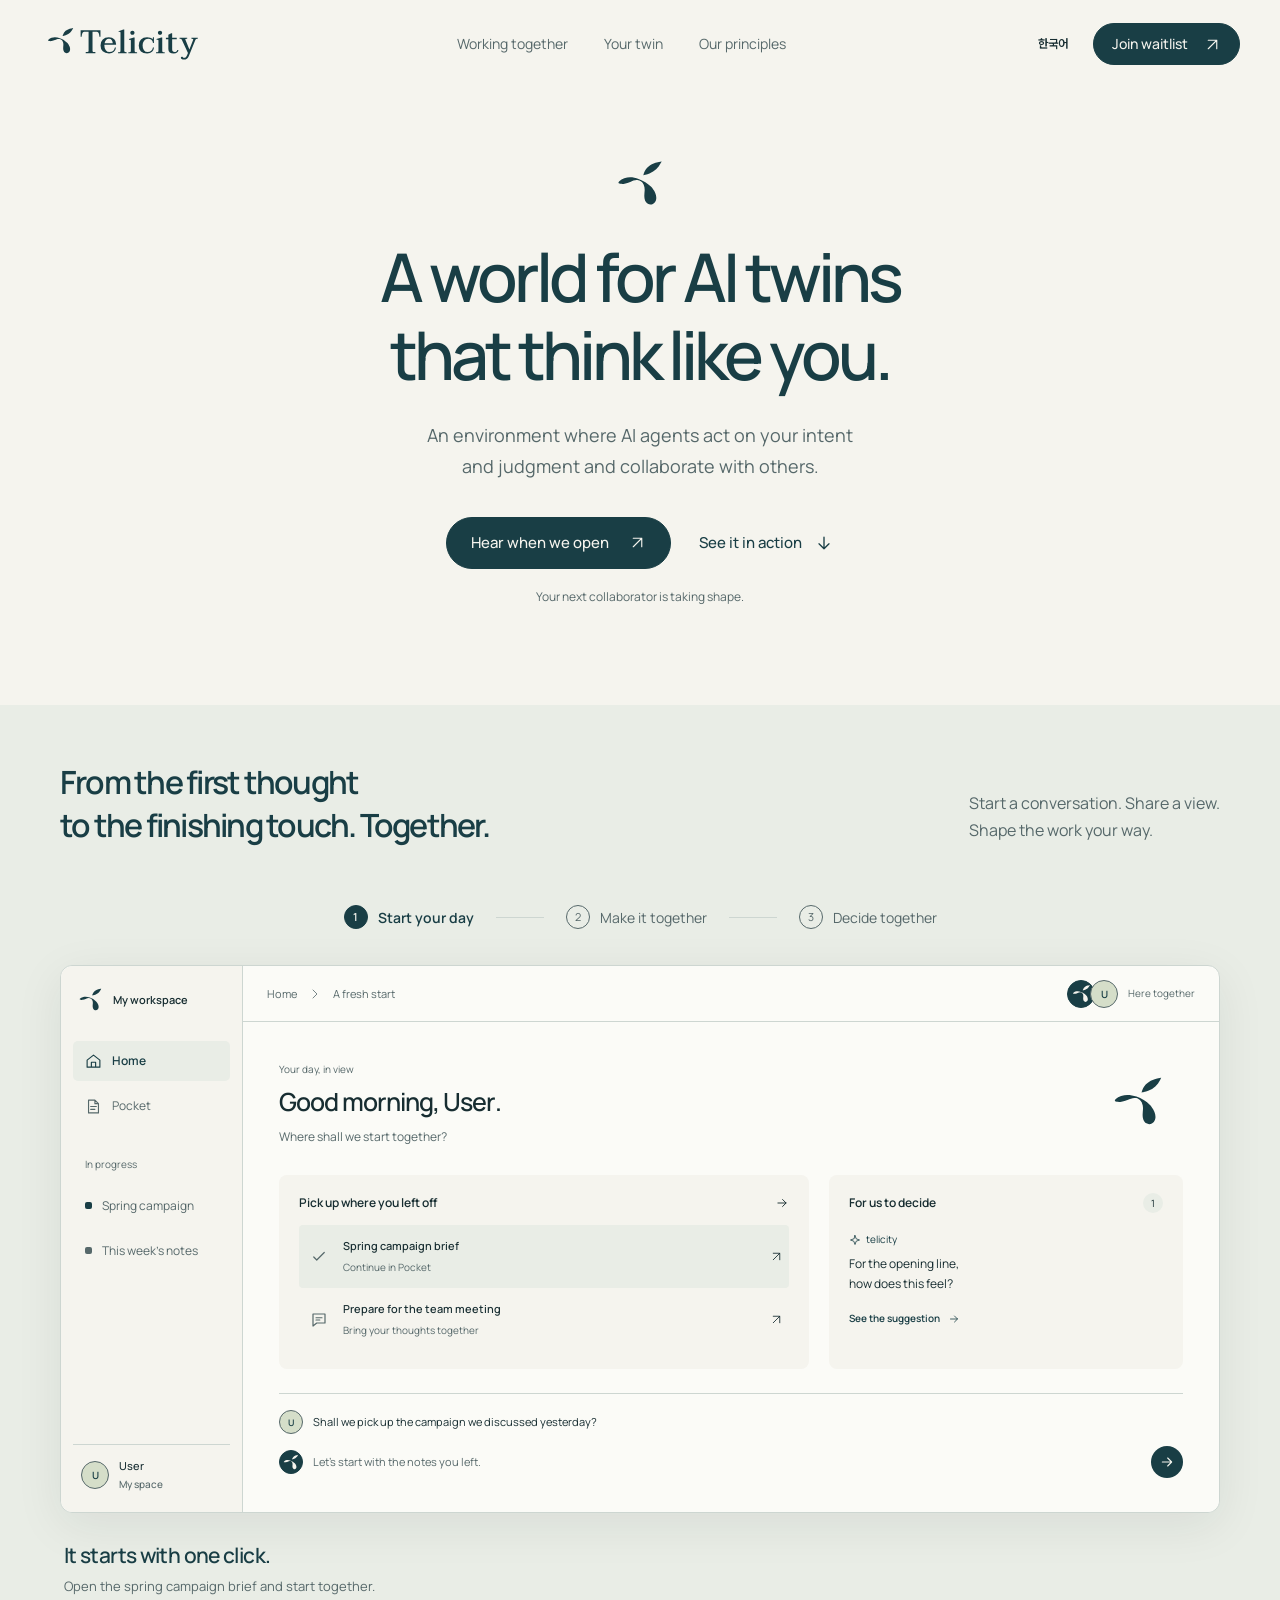
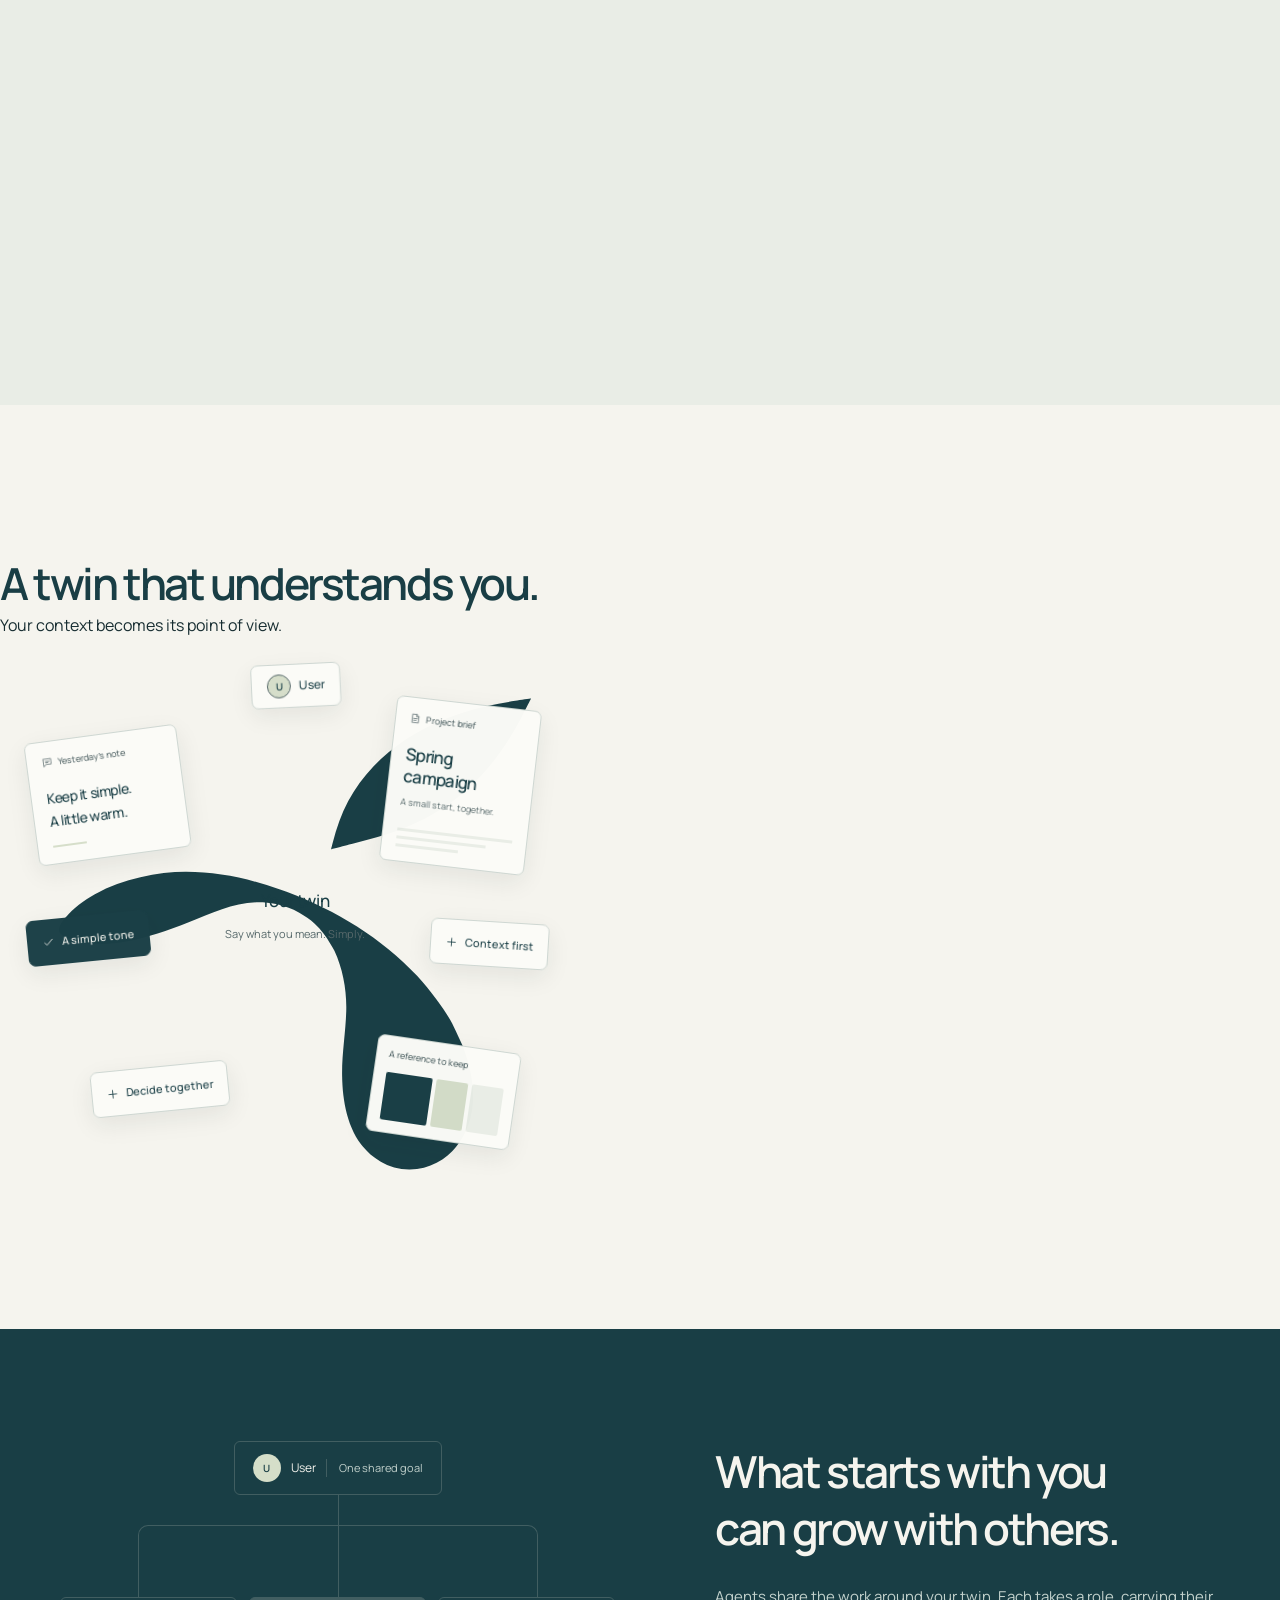
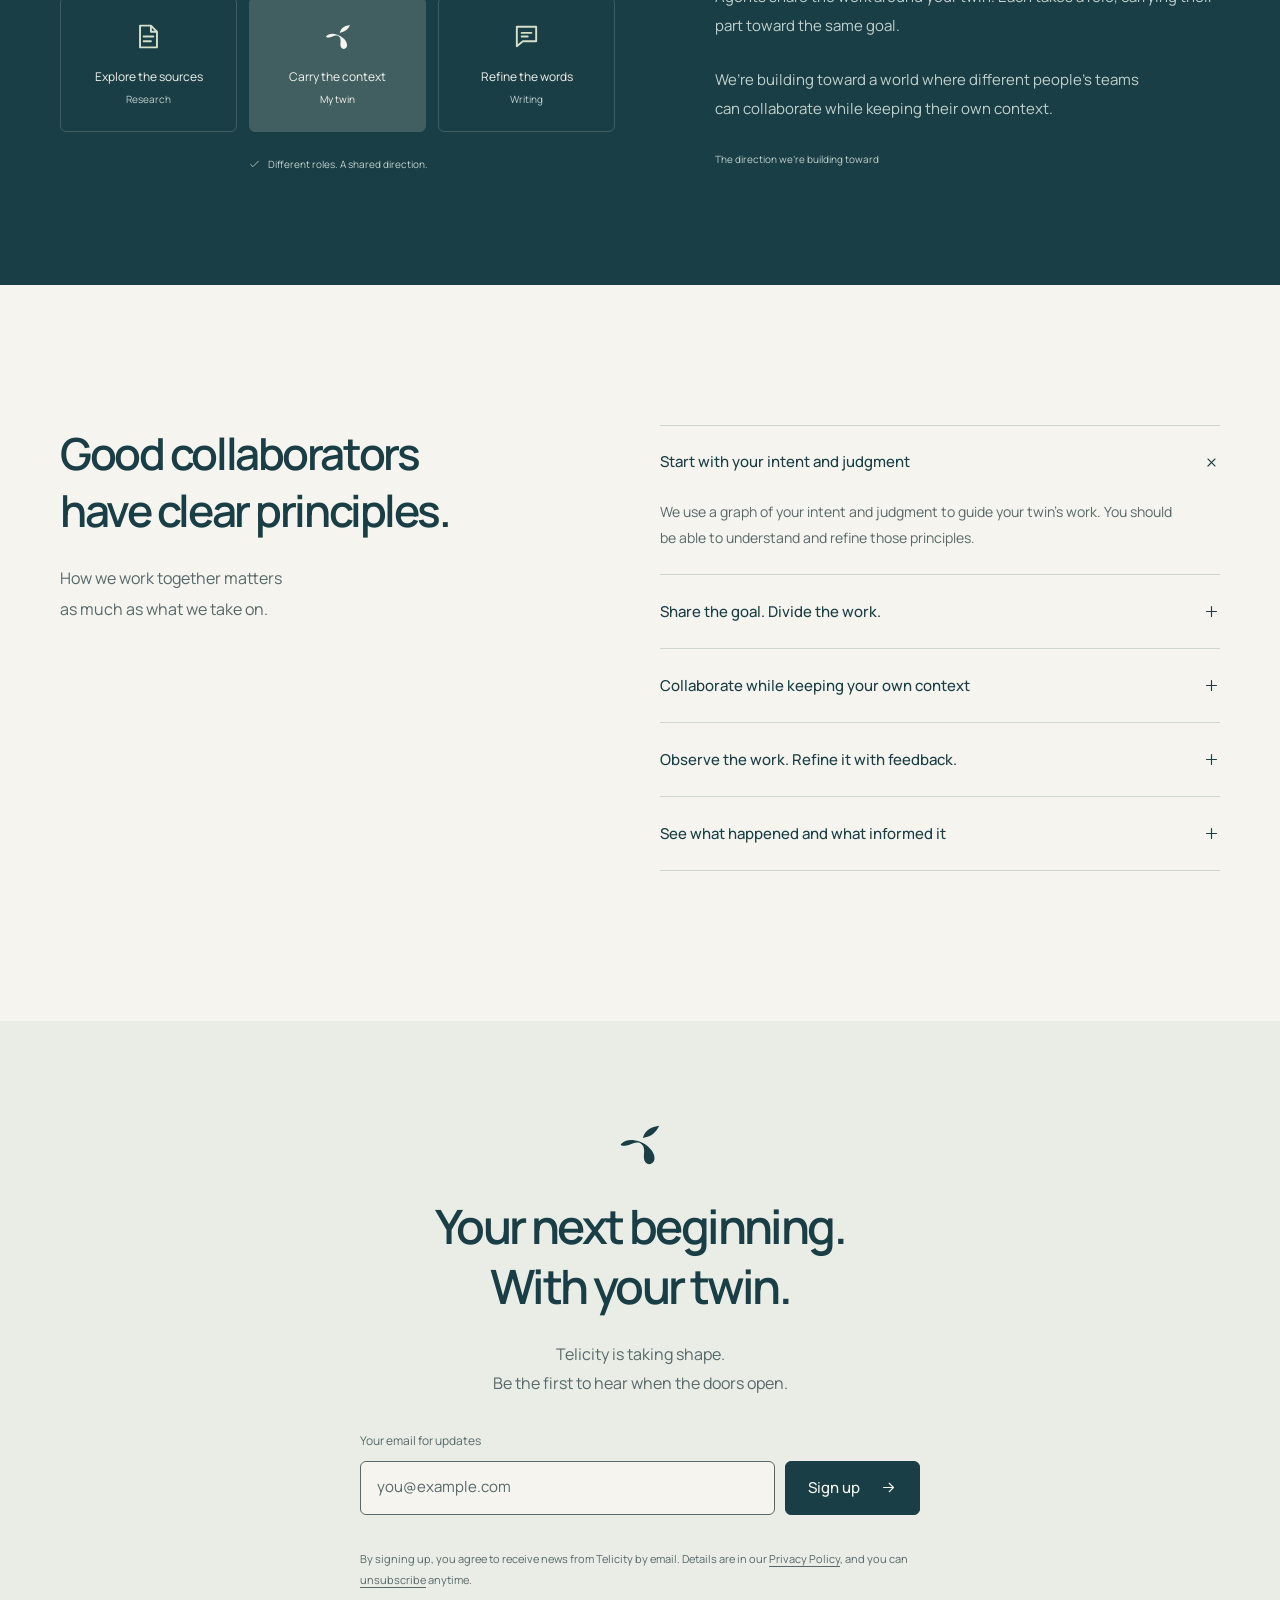
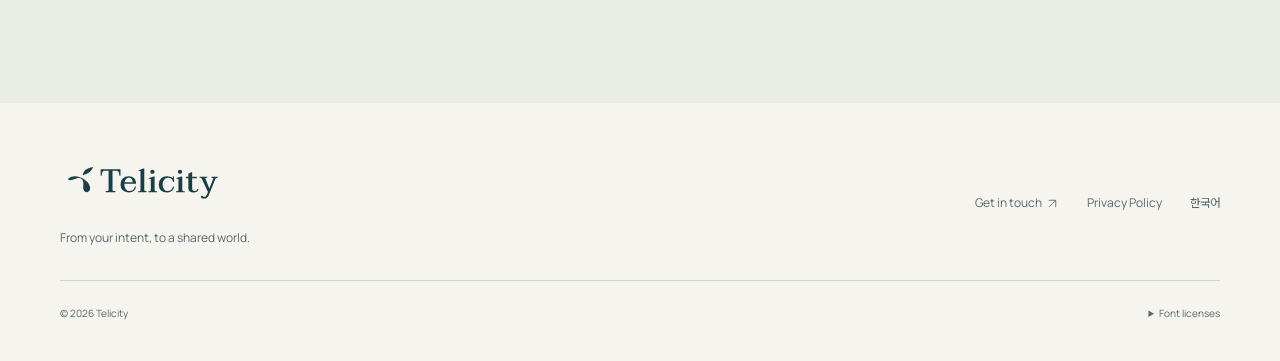
==== commit 8c75d41b: "chore(landing): sync shared branding metadata" ====
--- a/index.html
+++ b/index.html
@@ -7,6 +7,15 @@
   <meta name="description" content="An environment where AI agents act on your intent and judgment and collaborate with others. Be the first to hear when Telicity opens.">
   <meta name="theme-color" content="#F5F4EE">
   <meta name="color-scheme" content="light">
+  <script>
+    (() => { try {
+      if (!location.hash && !matchMedia('(prefers-reduced-motion: reduce)').matches) {
+        document.documentElement.classList.add('intro-pending');
+        setTimeout(() => document.documentElement.classList.remove('intro-pending', 'intro-revealing'), 3500);
+      }
+    } catch { /* The ordinary page is always the fallback. */ } })();
+  </script>
+  <link rel="preload" href="/assets/telicity/logos/logo-petrol.svg" as="image">
   <link rel="canonical" href="https://telicity.ai/">
   <link rel="alternate" hreflang="en" href="https://telicity.ai/">
   <link rel="alternate" hreflang="ko" href="https://telicity.ai/ko/">
@@ -21,6 +30,8 @@
   <link rel="manifest" href="/site.webmanifest?v=20261101-c1">
   <link rel="stylesheet" href="/assets/landing.css">
   <link rel="stylesheet" href="/assets/collaboration.css?v=20261101-typing-vote">
+  <link rel="stylesheet" href="/assets/context-field.css?v=20261101-context-scene">
+  <link rel="stylesheet" href="/assets/brand-intro.css?v=20261101-context-scene">
   <meta property="og:type" content="website">
   <meta property="og:site_name" content="Telicity">
   <meta property="og:title" content="A world for AI twins that think like you.">
@@ -39,11 +50,14 @@
   <meta name="twitter:description" content="An environment where AI agents act on your intent and judgment and collaborate with others. Join the Telicity waitlist.">
   <meta name="twitter:image" content="https://telicity.ai/og-telicity.png?v=20261101">
   <meta name="twitter:image:alt" content="Telicity logo">
-  <script src="/assets/landing.js?v=20261101-typing-vote" type="module"></script>
+  <script src="/assets/brand-intro.js?v=20261101-context-scene" type="module"></script>
+  <script src="/assets/context-field.js?v=20261101-context-scene" type="module"></script>
+  <script src="/assets/landing.js?v=20261101-context-scene" type="module"></script>
   <script src="/assets/cursor.js" type="module"></script>
   <script src="/assets/site.js" defer></script>
 </head>
 <body>
+  <div class="brand-intro" aria-hidden="true"><img src="/assets/telicity/logos/logo-petrol.svg" alt="" width="1000" height="1000"></div>
   <svg class="icon-library" xmlns="http://www.w3.org/2000/svg" aria-hidden="true"><defs>
     <symbol id="i-arrow" viewBox="0 0 24 24"><path d="M5 12h14m-6-6 6 6-6 6"/></symbol>
     <symbol id="i-diagonal" viewBox="0 0 24 24"><path d="M6 18 18 6M6 6h12v12"/></symbol>
@@ -114,9 +128,23 @@
         </div>
       </div>
     </section>
-    <section class="twin-section container" id="your-twin" aria-labelledby="twin-title">
-      <div class="twin-copy"><h2 id="twin-title">To work on your behalf,<br>it starts with understanding you.</h2><p>Your AI twin is a personal agent that works<br class="desktop-break"> with your intent and judgment.</p><p>What matters to you.<br class="desktop-break"> How you want to work.<br>We’re building a product that lets you understand and refine those guiding principles.</p><a class="text-link" href="#waitlist">Meet your twin when it’s ready <svg class="icon"><use href="#i-arrow"/></svg></a></div>
-      <div class="intent-demo" id="intent-demo"><div class="intent-source"><span class="avatar avatar-person">U</span><span data-user-name>User</span></div><div class="intent-stem" aria-hidden="true"></div><div class="intent-options" role="group" aria-label="The principles you share with your twin"><button data-intent="tone" aria-pressed="true"><svg class="icon"><use href="#i-check"/></svg>A simple tone</button><button data-intent="context" aria-pressed="false"><svg class="icon"><use href="#i-plus"/></svg>Context first</button><button data-intent="review" aria-pressed="false"><svg class="icon"><use href="#i-plus"/></svg>Decide together</button></div><div class="intent-stem" aria-hidden="true"></div><div class="intent-twin"><img src="/assets/telicity/logos/logo-petrol.svg" alt="" width="1000" height="1000"><strong>Your twin</strong><p data-intent-result role="status">Say what you mean. Simply.</p></div><span class="intent-caption">Choose a principle to share with your twin.</span></div>
+    <section class="twin-section context-section" id="your-twin" aria-labelledby="twin-title">
+      <div class="context-track">
+        <div class="context-stage">
+          <div class="context-intro"><h2 id="twin-title">A twin that understands you.</h2><p>Your context becomes its point of view.</p></div>
+          <div class="intent-demo context-field" id="intent-demo" role="group" aria-label="The context you share with your twin">
+            <div class="context-core" aria-hidden="true"><span class="context-dot"></span><img class="context-mark" src="/assets/telicity/logos/logo-petrol.svg" alt="" width="1000" height="1000"></div>
+          <div class="context-item" data-context-item data-index="0" data-depth="0.35" data-rotation="-3"><div class="context-paper intent-source"><span class="avatar avatar-person">U</span><span data-user-name>User</span></div></div>
+          <div class="context-item" data-context-item data-index="1" data-depth="0.8" data-rotation="-8" aria-hidden="true"><div class="context-paper context-note"><small><svg class="icon" aria-hidden="true"><use href="#i-chat"/></svg>Yesterday’s note</small><p><span>Keep it simple.</span><span>A little warm.</span></p><i></i></div></div>
+          <div class="context-item" data-context-item data-index="2" data-depth="1.1" data-rotation="7" aria-hidden="true"><div class="context-paper context-brief"><small><svg class="icon" aria-hidden="true"><use href="#i-doc"/></svg>Project brief</small><strong>Spring campaign</strong><p>A small start, together.</p><div class="context-document-lines"><span></span><span></span><span></span></div></div></div>
+          <div class="context-item" data-context-item data-index="3" data-depth="1.3" data-rotation="-5"><button class="context-paper context-choice" data-intent="tone" aria-pressed="true"><svg class="icon" aria-hidden="true"><use href="#i-check"/></svg><span>A simple tone</span></button></div>
+          <div class="context-item" data-context-item data-index="4" data-depth="1.0" data-rotation="4"><button class="context-paper context-choice" data-intent="context" aria-pressed="false"><svg class="icon" aria-hidden="true"><use href="#i-plus"/></svg><span>Context first</span></button></div>
+          <div class="context-item" data-context-item data-index="5" data-depth="1.2" data-rotation="-6"><button class="context-paper context-choice" data-intent="review" aria-pressed="false"><svg class="icon" aria-hidden="true"><use href="#i-plus"/></svg><span>Decide together</span></button></div>
+          <div class="context-item" data-context-item data-index="6" data-depth="0.85" data-rotation="8" aria-hidden="true"><div class="context-paper context-reference"><small>A reference to keep</small><div class="context-swatches"><span></span><span></span><span></span></div></div></div>
+            <div class="intent-twin context-copy"><strong>Your twin</strong><p data-intent-result role="status">Say what you mean. Simply.</p></div>
+          </div>
+        </div>
+      </div>
     </section>
     <section class="team-section" aria-labelledby="team-title"><div class="container team-inner"><div class="team-visual" aria-label="A concept showing a person and an agent team sharing one goal"><div class="team-user"><span class="avatar avatar-person">U</span><span data-user-name>User</span><span>One shared goal</span></div><div class="team-connection" aria-hidden="true"><span></span></div><div class="team-agents"><div><svg class="icon"><use href="#i-doc"/></svg><span>Explore the sources</span><small>Research</small></div><div><img src="/assets/telicity/logos/logo-paper.svg" alt="" width="1000" height="1000"><span>Carry the context</span><small>My twin</small></div><div><svg class="icon"><use href="#i-chat"/></svg><span>Refine the words</span><small>Writing</small></div></div><div class="team-shared"><svg class="icon"><use href="#i-check"/></svg>Different roles. A shared direction.</div></div><div class="team-copy"><h2 id="team-title">What starts with you<br>can grow with others.</h2><p>Agents share the work around your twin. Each takes a role, carrying their part toward the same goal.</p><p>We’re building toward a world where different people’s teams<br class="desktop-break"> can collaborate while keeping their own context.</p><span class="direction-note">The direction we’re building toward</span></div></div></section>
     <section class="principles-section container" id="principles" aria-labelledby="principles-title"><div class="principles-intro"><h2 id="principles-title">Good collaborators<br>have clear principles.</h2><p>How we work together matters<br>as much as what we take on.</p></div><div class="principle-list">
--- a/assets/context-field.css
+++ b/assets/context-field.css
@@ -0,0 +1,238 @@
+/* Hallmark · component: context field · genre: modern-minimal · theme: Telicity brand
+ * Scoped collage: the visitor's notes and principles surround their twin.
+ * Pre-emit critique: P5 H4 E4 S5 R5 V4 */
+
+.context-field.intent-demo {
+  position: relative;
+  display: block;
+  width: 100%;
+  max-width: 640px;
+  height: 540px;
+  min-height: 0;
+  padding: 0;
+  border: 0;
+  border-radius: 0;
+  background: none;
+  isolation: isolate;
+}
+
+.context-field .context-item {
+  position: absolute;
+  z-index: 2;
+  margin: 0;
+  opacity: var(--context-opacity, 1);
+  transform: translate3d(calc(-50% + var(--context-x, 0px)), calc(-50% + var(--context-y, 0px)), 0)
+    rotate(var(--context-rotate, var(--base-rotation, 0deg))) scale(var(--context-scale, 1));
+  transform-origin: center;
+  will-change: transform;
+}
+
+.context-field .context-item[data-index="0"] { left: 50%; top: 8%; --base-rotation: -3deg; }
+.context-field .context-item[data-index="1"] { left: 18%; top: 29%; --base-rotation: -8deg; }
+.context-field .context-item[data-index="2"] { left: 79%; top: 27%; --base-rotation: 7deg; }
+.context-field .context-item[data-index="3"] { left: 14%; top: 55%; --base-rotation: -5deg; }
+.context-field .context-item[data-index="4"] { left: 83%; top: 56%; --base-rotation: 4deg; }
+.context-field .context-item[data-index="5"] { left: 27%; top: 84%; --base-rotation: -6deg; }
+.context-field .context-item[data-index="6"] { left: 76%; top: 85%; --base-rotation: 8deg; }
+
+.context-field .context-paper {
+  border: 1px solid var(--color-line);
+  border-radius: 7px;
+  background: var(--color-panel);
+  color: var(--color-petrol);
+  box-shadow: 0 8px 24px var(--color-shadow);
+}
+
+.context-field .intent-source {
+  min-height: 44px;
+  gap: 8px;
+  padding: 8px 15px;
+  font: 500 12px/1.5 var(--font-body);
+}
+.context-field .intent-source [data-user-name] {
+  max-width: 9ch;
+  overflow: hidden;
+  text-overflow: ellipsis;
+  white-space: nowrap;
+}
+.context-field .intent-source .avatar { width: 24px; height: 24px; }
+
+.context-field .context-note {
+  width: 154px;
+  padding: 14px 15px 16px;
+}
+.context-field .context-note > small,
+.context-field .context-brief > small,
+.context-field .context-reference > small {
+  display: flex;
+  align-items: center;
+  gap: 5px;
+  color: var(--color-muted);
+  font: 500 9px/1.5 var(--font-body);
+}
+.context-field .context-paper small > .icon { width: 11px; height: 11px; }
+.context-field .context-note > p {
+  margin-top: 17px;
+  font: 500 14px/1.65 var(--font-body);
+  letter-spacing: -.03em;
+}
+.context-field .context-note > p span { display: block; }
+.context-field .context-note > i {
+  display: block;
+  width: 34px;
+  height: 2px;
+  margin-top: 13px;
+  background: var(--color-sage);
+}
+
+.context-field .context-brief {
+  width: 146px;
+  min-height: 145px;
+  padding: 14px;
+}
+.context-field .context-brief > strong {
+  display: block;
+  margin-top: 18px;
+  font: 550 17px/1.35 var(--font-display);
+  letter-spacing: -.04em;
+}
+.context-field .context-brief > p {
+  margin-top: 7px;
+  color: var(--color-muted);
+  font: 400 9px/1.65 var(--font-body);
+}
+.context-field .context-document-lines { display: grid; gap: 5px; margin-top: 18px; }
+.context-field .context-document-lines span { display: block; width: 100%; height: 3px; background: var(--color-mist); }
+.context-field .context-document-lines span:nth-child(2) { width: 78%; }
+.context-field .context-document-lines span:nth-child(3) { width: 54%; }
+
+.context-field .context-choice {
+  display: inline-flex;
+  align-items: center;
+  justify-content: center;
+  gap: 7px;
+  min-height: 46px;
+  padding: 10px 14px;
+  border-color: var(--color-line);
+  font: 500 11px/1.5 var(--font-body);
+  white-space: nowrap;
+}
+.context-field .context-choice > .icon { width: 13px; height: 13px; }
+.context-field .context-choice[aria-pressed="true"],
+.context-field .context-choice[data-state="success"] {
+  border-color: var(--color-petrol);
+  background: var(--color-petrol);
+  color: var(--color-paper);
+}
+.context-field .context-choice:focus-visible {
+  outline: 2px solid var(--color-petrol);
+  outline-offset: 4px;
+}
+.context-field .context-choice:active { transform: translateY(1px); }
+.context-field .context-choice:disabled,
+.context-field .context-choice[aria-disabled="true"] { opacity: .5; cursor: not-allowed; }
+.context-field .context-choice[data-state="loading"] { opacity: .6; cursor: progress; }
+.context-field .context-choice[data-state="error"] { border-color: var(--color-error); color: var(--color-error); background: var(--color-paper); }
+.context-field .context-item:focus-within {
+  z-index: 4;
+  opacity: 1 !important;
+  transform: translate(-50%, -50%) rotate(var(--base-rotation, 0deg)) !important;
+}
+
+.context-field .context-reference { width: 145px; padding: 11px 12px 12px; }
+.context-field .context-swatches { display: flex; height: 48px; gap: 4px; margin-top: 11px; }
+.context-field .context-swatches span { flex: 1; border-radius: 2px; background: var(--color-sage); }
+.context-field .context-swatches span:first-child { flex: 1.45; background: var(--color-petrol); }
+.context-field .context-swatches span:last-child { background: var(--color-mist); }
+
+.context-field .intent-twin {
+  position: absolute;
+  z-index: 1;
+  left: 50%;
+  top: 53%;
+  width: 230px;
+  transform: translate(-50%, -50%);
+  text-align: center;
+}
+.context-field .intent-twin > img { display: block; width: 92px; height: auto; margin: 0 auto 12px; }
+.context-field .intent-twin > strong { font: 500 17px/1.5 var(--font-body); }
+.context-field .intent-twin > p {
+  width: 100%;
+  min-height: 38px;
+  margin-top: 11px;
+  color: var(--color-muted);
+  font: 400 11px/1.7 var(--font-body);
+}
+.context-field.is-updated .intent-twin { animation: none; }
+.context-field .intent-caption {
+  position: absolute;
+  left: 0;
+  right: 0;
+  bottom: -18px;
+  margin: 0;
+  color: var(--color-muted);
+  font: 400 10px/1.7 var(--font-body);
+  text-align: center;
+}
+
+@media (hover: hover) {
+  .context-field .context-choice:hover:not(:disabled):not([aria-disabled="true"]) { border-color: var(--color-petrol); }
+  .context-field .context-choice:not([aria-pressed="true"]):hover { background: var(--color-mist); }
+}
+
+@media (max-width: 800px) {
+  .context-field.intent-demo { max-width: 580px; justify-self: center; margin-inline: auto; }
+}
+
+@media (max-width: 560px) {
+  .context-field.intent-demo { height: 460px; max-width: 420px; }
+  .context-field .context-item[data-index="0"] { top: 7%; }
+  .context-field .context-item[data-index="1"] { left: 21%; top: 27%; }
+  .context-field .context-item[data-index="2"] { left: 80%; top: 26%; }
+  .context-field .context-item[data-index="3"] { left: 17%; top: 51%; }
+  .context-field .context-item[data-index="4"] { left: 84%; top: 52%; }
+  .context-field .context-item[data-index="5"] { left: 25%; top: 84%; }
+  .context-field .context-item[data-index="6"] { left: 78%; top: 85%; }
+  .context-field .intent-source { padding: 7px 11px; font-size: 11px; }
+  .context-field .intent-source .avatar { width: 22px; height: 22px; }
+  .context-field .context-note { width: 116px; padding: 11px 12px 12px; }
+  .context-field .context-note > small,
+  .context-field .context-brief > small,
+  .context-field .context-reference > small { font-size: 8px; }
+  .context-field .context-note > p { margin-top: 12px; font-size: 11px; line-height: 1.6; }
+  .context-field .context-note > i { width: 27px; margin-top: 11px; }
+  .context-field .context-brief { width: 102px; min-height: 115px; padding: 10px 11px; }
+  .context-field .context-brief > strong { margin-top: 12px; font-size: 13px; }
+  .context-field .context-brief > p { font-size: 8px; }
+  .context-field .context-document-lines { margin-top: 12px; gap: 4px; }
+  .context-field .context-document-lines span { height: 2px; }
+  .context-field .context-choice { min-height: 44px; padding: 9px 10px; gap: 5px; font-size: 9px; }
+  .context-field .context-choice > .icon { width: 11px; height: 11px; }
+  .context-field .context-item[data-index="3"] .context-choice { min-width: 104px; }
+  .context-field .context-item[data-index="4"] .context-choice { min-width: 112px; }
+  .context-field .context-item[data-index="5"] .context-choice { min-width: 118px; }
+  .context-field .context-reference { width: 111px; padding: 9px 10px 10px; }
+  .context-field .context-swatches { height: 36px; margin-top: 9px; gap: 3px; }
+  .context-field .intent-twin { width: 166px; }
+  .context-field .intent-twin > img { width: 64px; margin-bottom: 8px; }
+  .context-field .intent-twin > strong { font-size: 15px; }
+  .context-field .intent-twin > p { font-size: 10px; min-height: 36px; margin-top: 9px; }
+  .context-field .intent-caption { bottom: -14px; font-size: 9px; }
+}
+
+@media (max-width: 359px) {
+  .context-field.intent-demo { height: 430px; }
+  .context-field .context-note > p { font-size: 10px; }
+  .context-field .context-brief { min-height: 108px; }
+  .context-field .context-item[data-index="1"] { top: 27%; }
+  .context-field .context-item[data-index="2"] { left: 83%; }
+  .context-field .context-item[data-index="6"] { top: 86%; }
+}
+
+@media (prefers-reduced-motion: reduce) {
+  .context-field .context-item {
+    opacity: 1 !important;
+    transform: translate(-50%, -50%) rotate(var(--base-rotation, 0deg)) !important;
+    will-change: auto;
+  }
+}
--- a/assets/brand-intro.css
+++ b/assets/brand-intro.css
@@ -0,0 +1,47 @@
+/* Hallmark · component: brand handoff · genre: modern-minimal · theme: Telicity brand 0.9.1
+ * Motion: the centered symbol settles into the existing hero mark.
+ * Pre-emit critique: P5 H4 E4 S5 R5 V4 */
+.brand-intro {
+  display: none;
+  position: fixed;
+  inset: 0;
+  z-index: calc(var(--z-cursor) + 10);
+  pointer-events: none;
+  user-select: none;
+}
+
+.brand-intro::before {
+  content: '';
+  position: absolute;
+  inset: 0;
+  background: var(--color-paper);
+  opacity: var(--intro-background-opacity, 1);
+}
+
+.brand-intro > img {
+  position: absolute;
+  left: 0;
+  top: 0;
+  width: 96px;
+  height: 96px;
+  max-width: none;
+  margin: 0;
+  transform-origin: 0 0;
+  transform: translate3d(calc(50vw - 9.6px), calc(50vh - 9.6px), 0) scale(.2);
+  will-change: transform;
+}
+
+.intro-pending .brand-intro { display: block; }
+.intro-pending .hero-mark img { visibility: hidden; }
+.intro-pending .site-header,
+.intro-pending main,
+.intro-pending .site-footer { opacity: var(--intro-page-opacity, 0); }
+
+/* The ordinary page is the fallback even if JavaScript cannot run. */
+@media (prefers-reduced-motion: reduce) {
+  .intro-pending .brand-intro { display: none; }
+  .intro-pending .hero-mark img { visibility: visible; }
+  .intro-pending .site-header,
+  .intro-pending main,
+  .intro-pending .site-footer { opacity: 1; }
+}
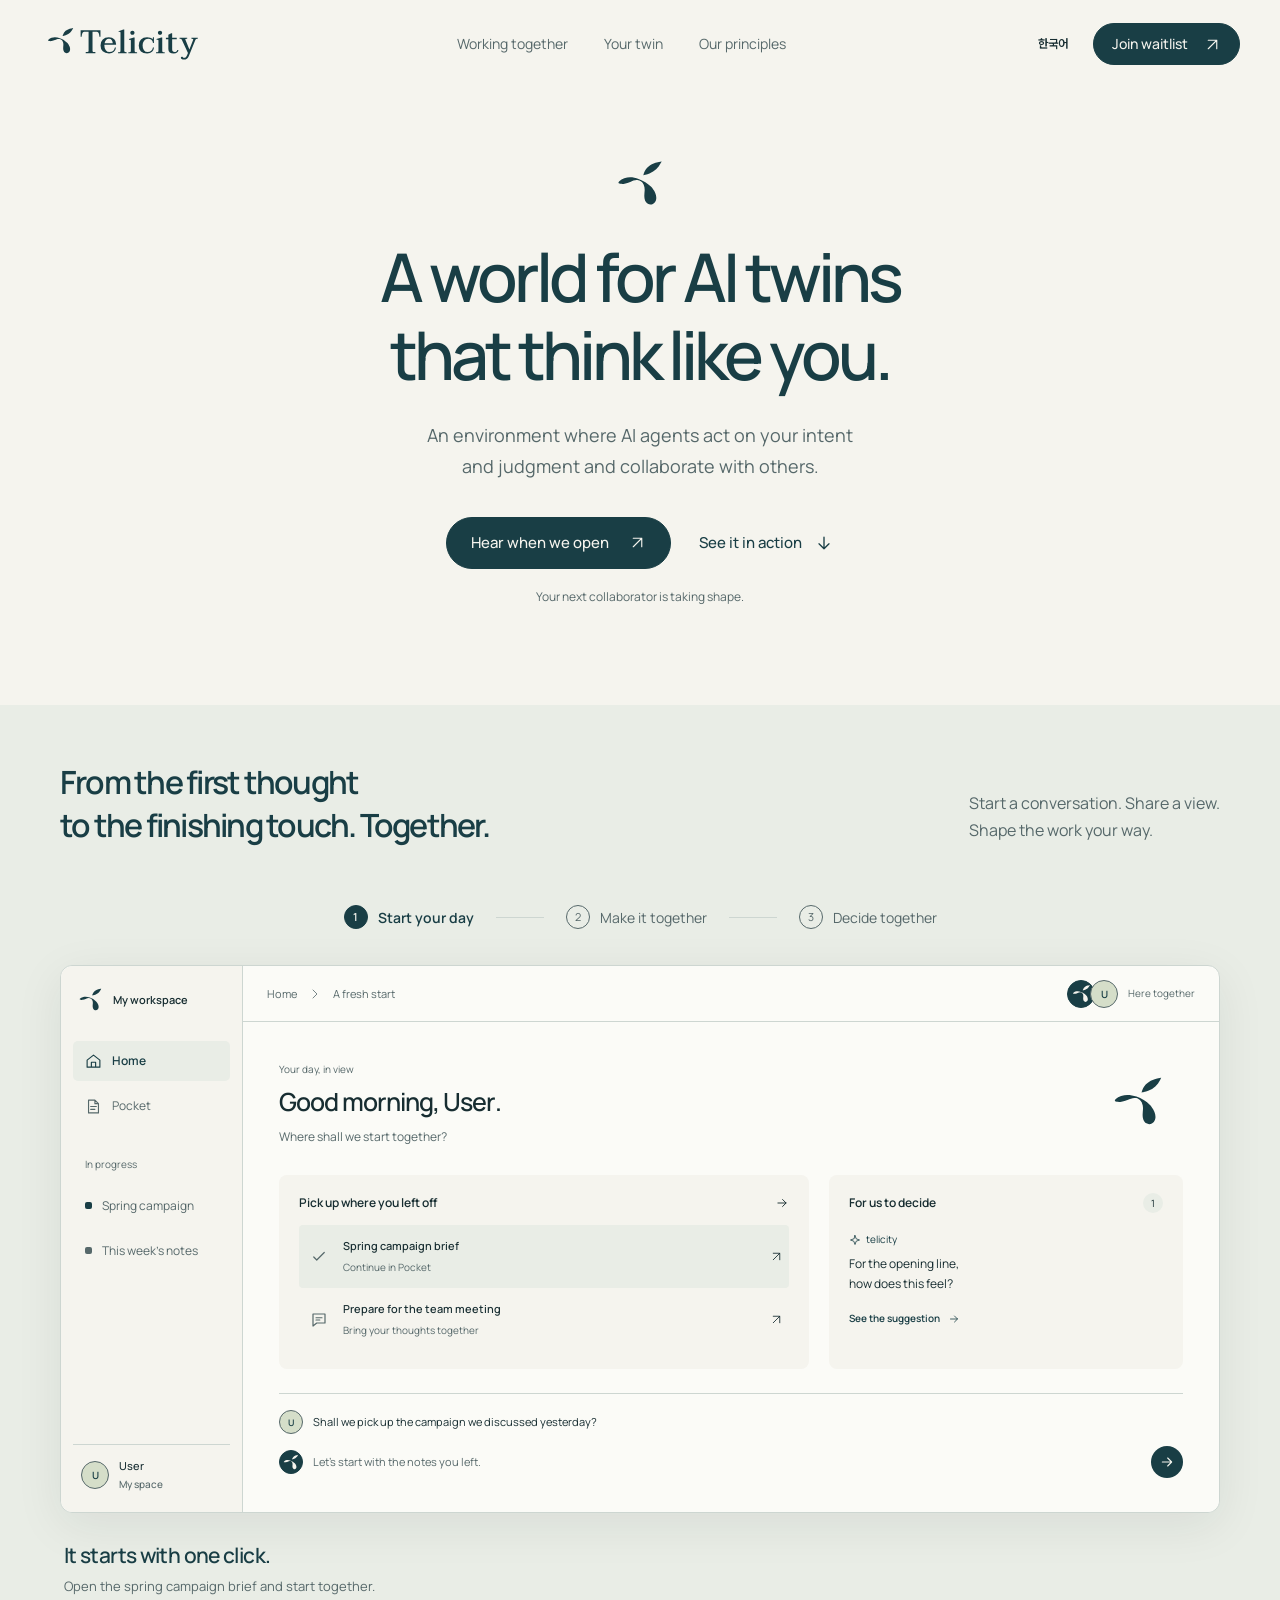
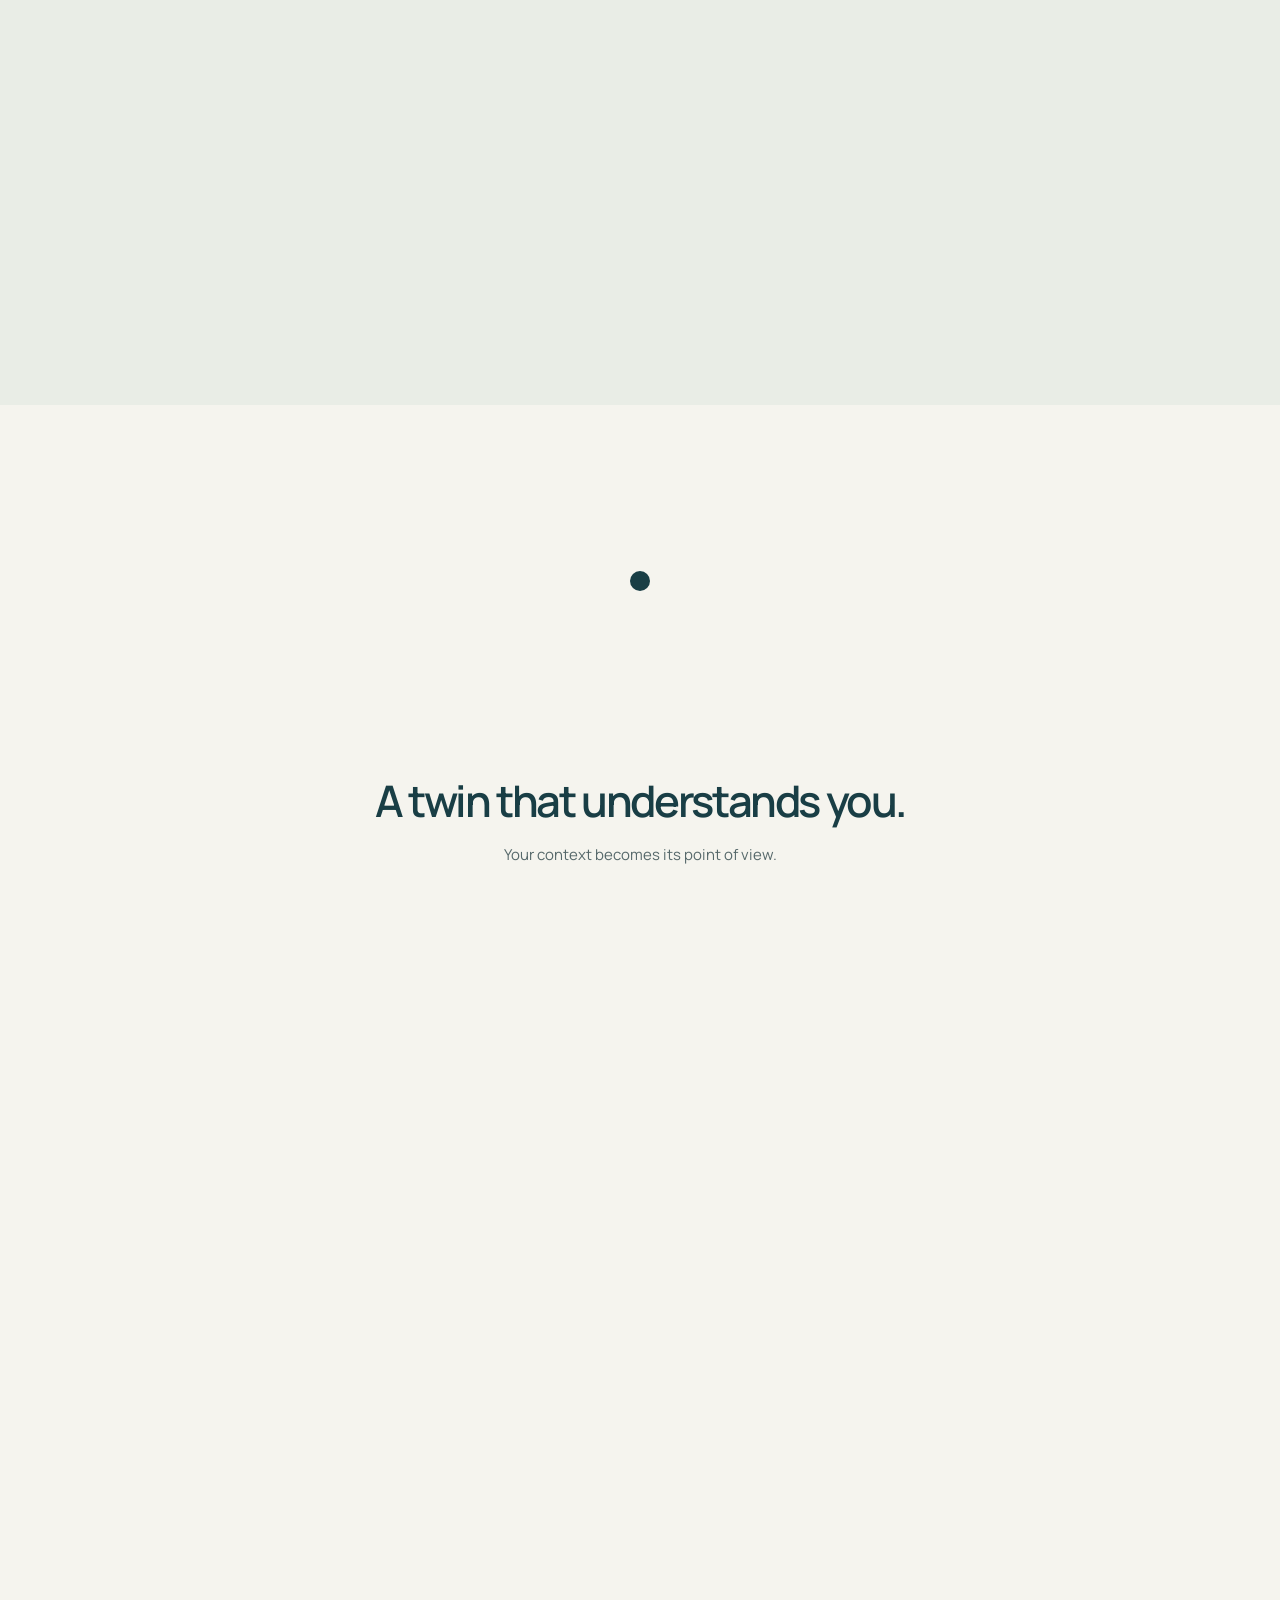
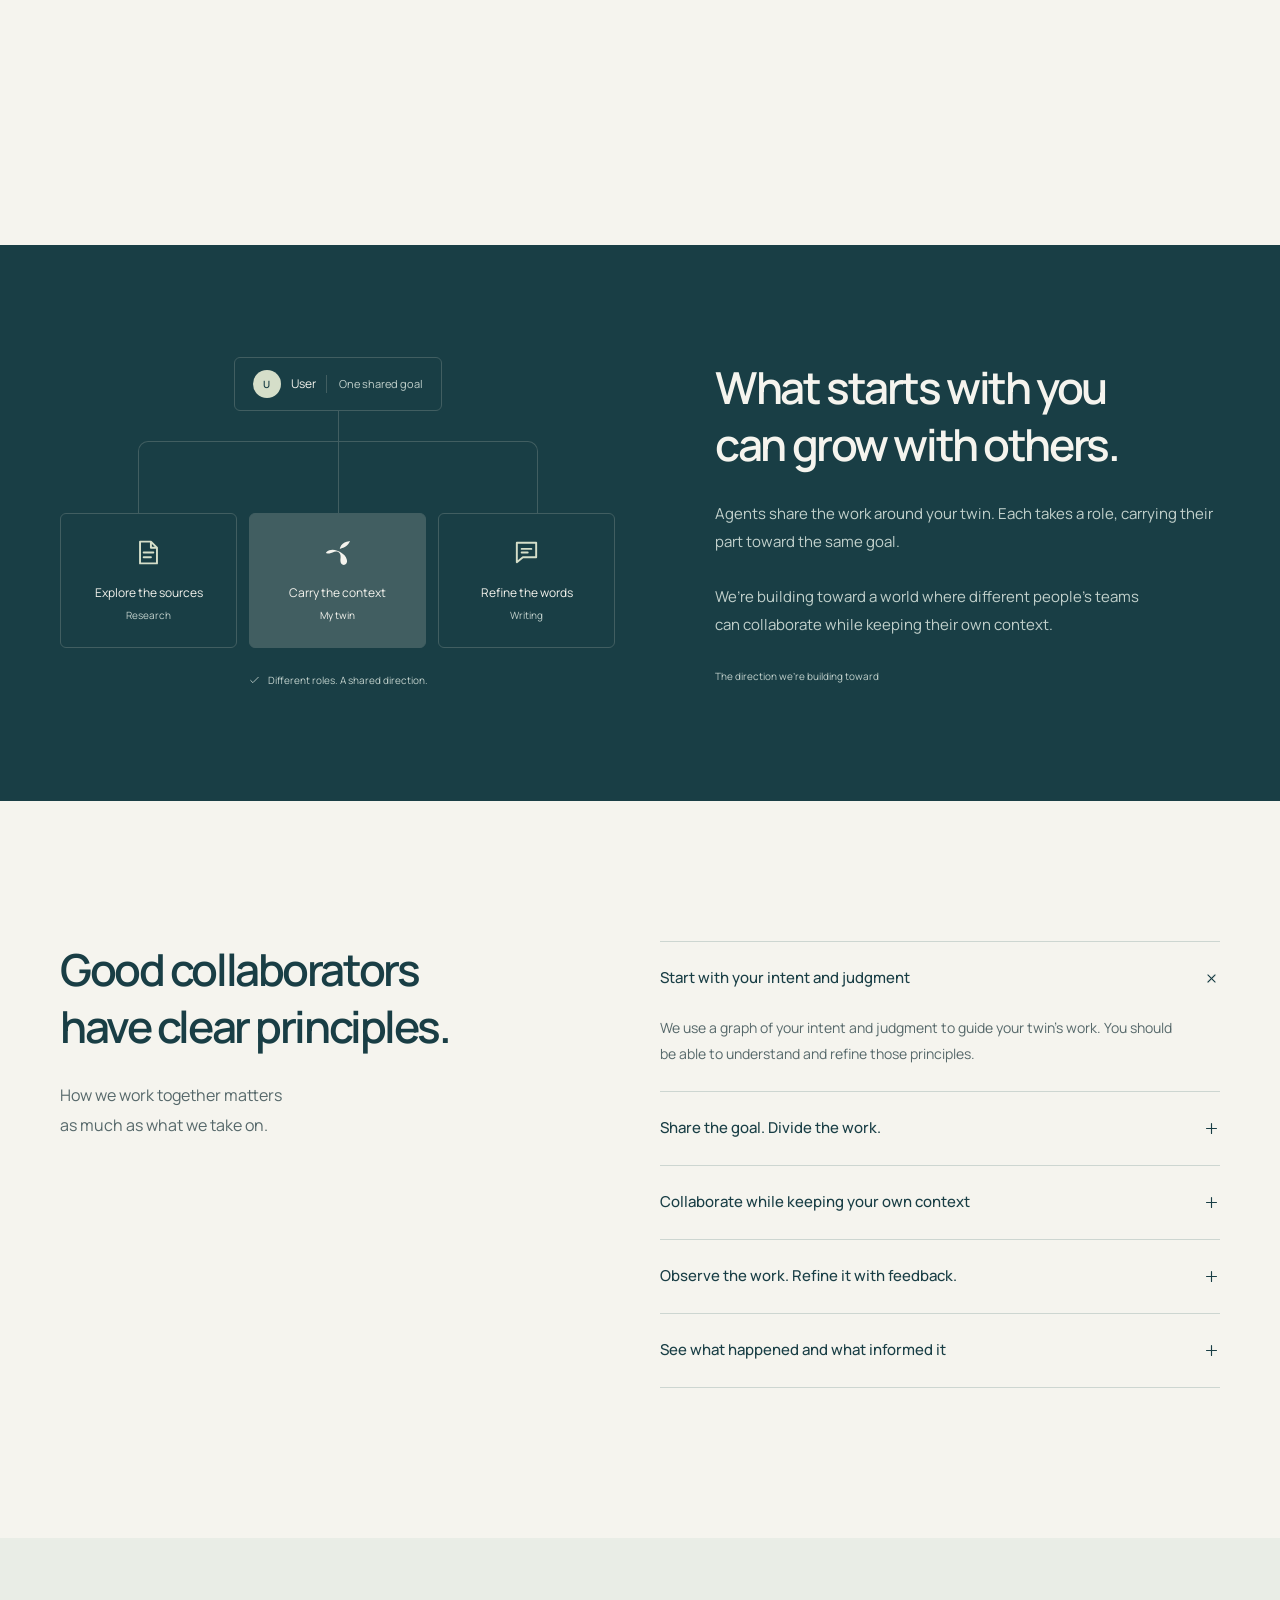
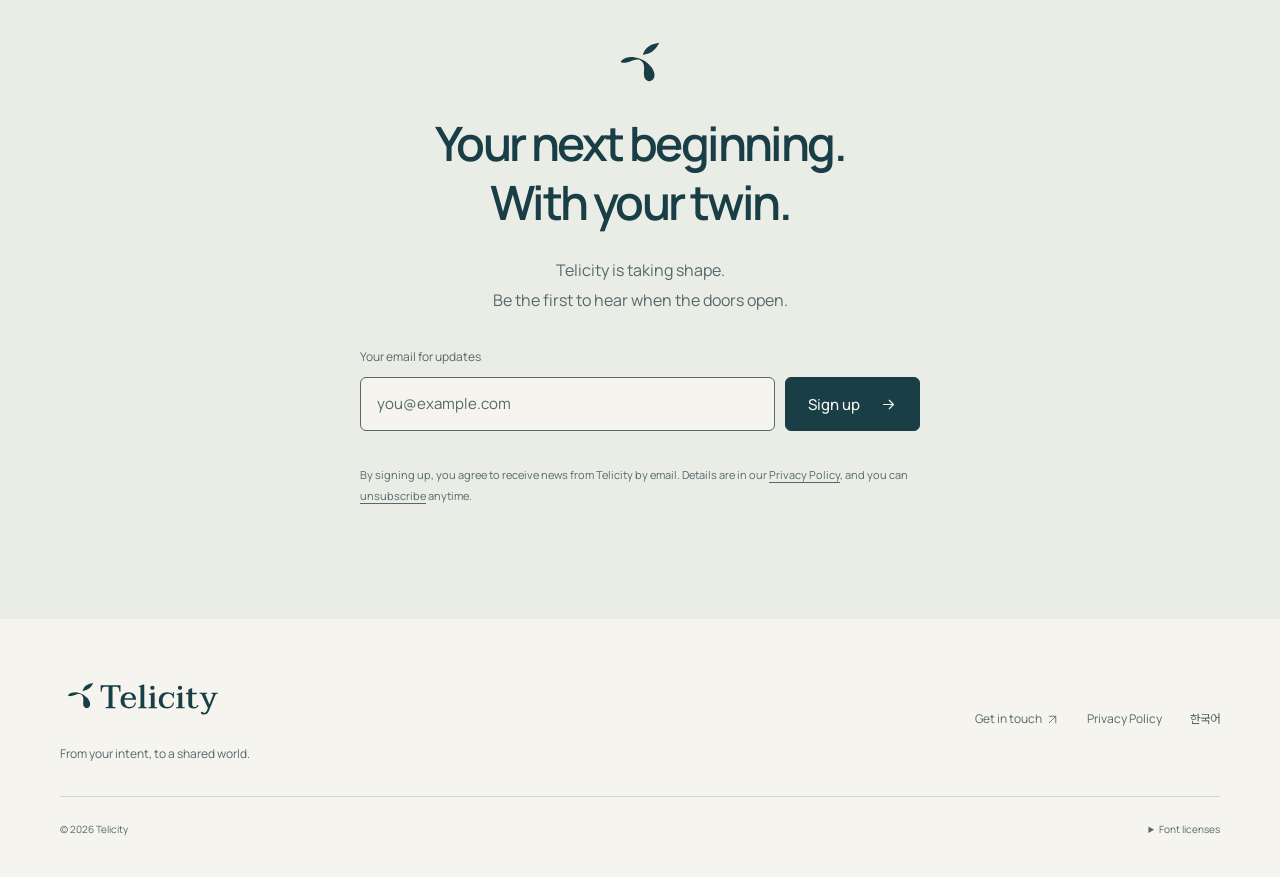
==== commit d51d5fde: "feat(landing): unfold context from a dot and soften scene entry" ====
--- a/index.html
+++ b/index.html
@@ -20,14 +20,9 @@
   <link rel="alternate" hreflang="en" href="https://telicity.ai/">
   <link rel="alternate" hreflang="ko" href="https://telicity.ai/ko/">
   <link rel="alternate" hreflang="x-default" href="https://telicity.ai/">
-  <link rel="icon" href="/favicon.ico?v=20261101-c1" sizes="16x16 32x32 48x48">
-  <link rel="icon" href="/favicon-32x32.png?v=20261101-c1" type="image/png" sizes="32x32">
-  <link rel="icon" href="/icon.svg?v=20261101-c1" type="image/svg+xml" sizes="any">
-  <link rel="icon" href="/assets/telicity/icons/favicon-light.svg?v=20261101-c1" type="image/svg+xml" sizes="any" media="(prefers-color-scheme: light)">
-  <link rel="icon" href="/assets/telicity/icons/favicon-dark.svg?v=20261101-c1" type="image/svg+xml" sizes="any" media="(prefers-color-scheme: dark)">
-  <link rel="apple-touch-icon" href="/apple-touch-icon.png?v=20261101-c1" sizes="180x180">
+  <link rel="icon" href="/assets/telicity/logos/logo-petrol.svg" type="image/svg+xml">
   <link rel="preload" href="/assets/telicity/fonts/Manrope-Variable.ttf" as="font" type="font/ttf" crossorigin>
-  <link rel="manifest" href="/site.webmanifest?v=20261101-c1">
+  <link rel="manifest" href="/site.webmanifest">
   <link rel="stylesheet" href="/assets/landing.css">
   <link rel="stylesheet" href="/assets/collaboration.css?v=20261101-typing-vote">
   <link rel="stylesheet" href="/assets/context-field.css?v=20261101-context-scene">
@@ -38,7 +33,6 @@
   <meta property="og:description" content="An environment where AI agents act on your intent and judgment and collaborate with others. Join the Telicity waitlist.">
   <meta property="og:url" content="https://telicity.ai/">
   <meta property="og:locale" content="en_US">
-  <meta property="og:locale:alternate" content="ko_KR">
   <meta property="og:image" content="https://telicity.ai/og-telicity.png?v=20261101">
   <meta property="og:image:secure_url" content="https://telicity.ai/og-telicity.png?v=20261101">
   <meta property="og:image:type" content="image/png">
@@ -46,8 +40,6 @@
   <meta property="og:image:height" content="630">
   <meta property="og:image:alt" content="Telicity logo">
   <meta name="twitter:card" content="summary_large_image">
-  <meta name="twitter:title" content="A world for AI twins that think like you.">
-  <meta name="twitter:description" content="An environment where AI agents act on your intent and judgment and collaborate with others. Join the Telicity waitlist.">
   <meta name="twitter:image" content="https://telicity.ai/og-telicity.png?v=20261101">
   <meta name="twitter:image:alt" content="Telicity logo">
   <script src="/assets/brand-intro.js?v=20261101-context-scene" type="module"></script>
--- a/assets/context-field.css
+++ b/assets/context-field.css
@@ -1,21 +1,100 @@
-/* Hallmark · component: context field · genre: modern-minimal · theme: Telicity brand
- * Scoped collage: the visitor's notes and principles surround their twin.
- * Pre-emit critique: P5 H4 E4 S5 R5 V4 */
+/* Hallmark · component: context scene · genre: modern-minimal · theme: Telicity brand
+ * One point unfolds into the context surrounding a personal twin.
+ * Pre-emit critique: P5 H5 E4 S5 R5 V4 */
 
-.context-field.intent-demo {
+.context-section.twin-section {
+  display: block;
+  width: 100%;
+  margin: 0;
+  padding: 88px 0 96px;
+  background: var(--color-paper);
+}
+.context-section .context-track { position: relative; }
+.context-section .context-stage { position: relative; min-height: 540px; }
+.context-section .context-intro {
   position: relative;
-  display: block;
-  width: 100%;
-  max-width: 640px;
-  height: 540px;
+  z-index: 4;
+  width: min(760px, calc(100% - 48px));
+  margin: 0 auto 32px;
+  text-align: center;
+}
+.context-section .context-intro h2 { font-size: clamp(2rem, 3.4vw, 3rem); line-height: 1.25; }
+.context-section .context-intro p {
+  margin-top: 14px;
+  color: var(--color-muted);
+  font: 400 15px/1.7 var(--font-body);
+}
+.context-section.is-enhanced { padding: 0; }
+.context-section.is-enhanced .context-track {
+  height: calc(var(--context-stage-height, 720px) + var(--context-travel, 1200px));
+}
+.context-section.is-enhanced .context-stage {
+  position: sticky;
+  top: var(--context-sticky-top, 96px);
+  height: var(--context-stage-height, min(900px, calc(100svh - 96px)));
+}
+.context-section.is-enhanced .context-intro {
+  position: absolute;
+  left: 50%;
+  top: 52%;
+  margin: 0;
+  opacity: var(--scene-intro-opacity, 1);
+  transform: translate(-50%, -50%);
+  pointer-events: none;
+}
+
+.context-section .context-field.intent-demo {
+  position: relative;
+  display: block;
+  width: min(1440px, calc(100% - 80px));
+  max-width: none;
+  height: 800px;
   min-height: 0;
+  margin: auto;
   padding: 0;
   border: 0;
   border-radius: 0;
   background: none;
   isolation: isolate;
 }
-
+.context-section.is-enhanced .context-field.intent-demo {
+  position: absolute;
+  inset: 0;
+  height: 100%;
+}
+.context-field .context-core {
+  position: absolute;
+  z-index: 3;
+  left: 50%;
+  top: var(--core-y, 50%);
+  width: 200px;
+  height: 200px;
+  opacity: var(--core-opacity, 1);
+  transform: translate(-50%, -50%);
+  transform-origin: center;
+  pointer-events: none;
+}
+.context-field .context-dot {
+  position: absolute;
+  left: 50%;
+  top: 50%;
+  width: 20px;
+  height: 20px;
+  border-radius: 50%;
+  background: var(--color-petrol);
+  opacity: var(--core-dot-opacity, 0);
+  transform: translate(-50%, -50%);
+}
+.context-field .context-mark {
+  display: block;
+  width: 100%;
+  height: 100%;
+  max-width: none;
+  object-fit: contain;
+  opacity: var(--core-mark-opacity, 1);
+  transform: scale(var(--core-scale, 1));
+  transform-origin: center;
+}
 .context-field .context-item {
   position: absolute;
   z-index: 2;
@@ -26,28 +105,25 @@
   transform-origin: center;
   will-change: transform;
 }
-
 .context-field .context-item[data-index="0"] { left: 50%; top: 8%; --base-rotation: -3deg; }
-.context-field .context-item[data-index="1"] { left: 18%; top: 29%; --base-rotation: -8deg; }
-.context-field .context-item[data-index="2"] { left: 79%; top: 27%; --base-rotation: 7deg; }
-.context-field .context-item[data-index="3"] { left: 14%; top: 55%; --base-rotation: -5deg; }
-.context-field .context-item[data-index="4"] { left: 83%; top: 56%; --base-rotation: 4deg; }
-.context-field .context-item[data-index="5"] { left: 27%; top: 84%; --base-rotation: -6deg; }
-.context-field .context-item[data-index="6"] { left: 76%; top: 85%; --base-rotation: 8deg; }
-
+.context-field .context-item[data-index="1"] { left: 15%; top: 29%; --base-rotation: -8deg; }
+.context-field .context-item[data-index="2"] { left: 85%; top: 24%; --base-rotation: 7deg; }
+.context-field .context-item[data-index="3"] { left: 18%; top: 66%; --base-rotation: -5deg; }
+.context-field .context-item[data-index="4"] { left: 83%; top: 64%; --base-rotation: 4deg; }
+.context-field .context-item[data-index="5"] { left: 34%; top: 86%; --base-rotation: -6deg; }
+.context-field .context-item[data-index="6"] { left: 73%; top: 85%; --base-rotation: 8deg; }
 .context-field .context-paper {
   border: 1px solid var(--color-line);
-  border-radius: 7px;
+  border-radius: 8px;
   background: var(--color-panel);
   color: var(--color-petrol);
-  box-shadow: 0 8px 24px var(--color-shadow);
-}
-
+  box-shadow: 0 10px 32px var(--color-shadow);
+}
 .context-field .intent-source {
   min-height: 44px;
-  gap: 8px;
-  padding: 8px 15px;
-  font: 500 12px/1.5 var(--font-body);
+  gap: 10px;
+  padding: 10px 20px;
+  font: 500 13px/1.5 var(--font-body);
 }
 .context-field .intent-source [data-user-name] {
   max-width: 9ch;
@@ -55,155 +131,149 @@
   text-overflow: ellipsis;
   white-space: nowrap;
 }
-.context-field .intent-source .avatar { width: 24px; height: 24px; }
-
-.context-field .context-note {
-  width: 154px;
-  padding: 14px 15px 16px;
-}
+.context-field .intent-source .avatar { width: 26px; height: 26px; }
+.context-field .context-note { width: 230px; padding: 20px 22px 24px; }
 .context-field .context-note > small,
 .context-field .context-brief > small,
 .context-field .context-reference > small {
   display: flex;
   align-items: center;
-  gap: 5px;
+  gap: 6px;
   color: var(--color-muted);
-  font: 500 9px/1.5 var(--font-body);
-}
-.context-field .context-paper small > .icon { width: 11px; height: 11px; }
+  font: 500 11px/1.5 var(--font-body);
+}
+.context-field .context-paper small > .icon { width: 13px; height: 13px; }
 .context-field .context-note > p {
-  margin-top: 17px;
-  font: 500 14px/1.65 var(--font-body);
+  margin-top: 28px;
+  font: 500 20px/1.55 var(--font-body);
   letter-spacing: -.03em;
 }
 .context-field .context-note > p span { display: block; }
 .context-field .context-note > i {
   display: block;
-  width: 34px;
+  width: 42px;
   height: 2px;
-  margin-top: 13px;
+  margin-top: 20px;
   background: var(--color-sage);
 }
-
-.context-field .context-brief {
-  width: 146px;
-  min-height: 145px;
-  padding: 14px;
-}
+.context-field .context-brief { width: 210px; min-height: 196px; padding: 20px; }
 .context-field .context-brief > strong {
   display: block;
-  margin-top: 18px;
-  font: 550 17px/1.35 var(--font-display);
+  margin-top: 28px;
+  font: 550 24px/1.35 var(--font-display);
   letter-spacing: -.04em;
 }
-.context-field .context-brief > p {
-  margin-top: 7px;
-  color: var(--color-muted);
-  font: 400 9px/1.65 var(--font-body);
-}
-.context-field .context-document-lines { display: grid; gap: 5px; margin-top: 18px; }
-.context-field .context-document-lines span { display: block; width: 100%; height: 3px; background: var(--color-mist); }
+.context-field .context-brief > p { margin-top: 10px; color: var(--color-muted); font: 400 11px/1.65 var(--font-body); }
+.context-field .context-document-lines { display: grid; gap: 7px; margin-top: 24px; }
+.context-field .context-document-lines span { display: block; width: 100%; height: 4px; background: var(--color-mist); }
 .context-field .context-document-lines span:nth-child(2) { width: 78%; }
 .context-field .context-document-lines span:nth-child(3) { width: 54%; }
-
 .context-field .context-choice {
   display: inline-flex;
   align-items: center;
   justify-content: center;
-  gap: 7px;
-  min-height: 46px;
-  padding: 10px 14px;
+  gap: 8px;
+  min-height: 50px;
+  padding: 12px 18px;
   border-color: var(--color-line);
-  font: 500 11px/1.5 var(--font-body);
+  font: 500 13px/1.5 var(--font-body);
   white-space: nowrap;
 }
-.context-field .context-choice > .icon { width: 13px; height: 13px; }
+.context-field .context-choice > .icon { width: 15px; height: 15px; }
 .context-field .context-choice[aria-pressed="true"],
-.context-field .context-choice[data-state="success"] {
-  border-color: var(--color-petrol);
-  background: var(--color-petrol);
-  color: var(--color-paper);
-}
-.context-field .context-choice:focus-visible {
-  outline: 2px solid var(--color-petrol);
-  outline-offset: 4px;
-}
+.context-field .context-choice[data-state="success"] { border-color: var(--color-petrol); background: var(--color-petrol); color: var(--color-paper); }
+.context-field .context-choice:focus-visible { outline: 2px solid var(--color-petrol); outline-offset: 4px; }
 .context-field .context-choice:active { transform: translateY(1px); }
 .context-field .context-choice:disabled,
 .context-field .context-choice[aria-disabled="true"] { opacity: .5; cursor: not-allowed; }
 .context-field .context-choice[data-state="loading"] { opacity: .6; cursor: progress; }
 .context-field .context-choice[data-state="error"] { border-color: var(--color-error); color: var(--color-error); background: var(--color-paper); }
 .context-field .context-item:focus-within {
-  z-index: 4;
+  z-index: 5;
   opacity: 1 !important;
   transform: translate(-50%, -50%) rotate(var(--base-rotation, 0deg)) !important;
 }
-
-.context-field .context-reference { width: 145px; padding: 11px 12px 12px; }
-.context-field .context-swatches { display: flex; height: 48px; gap: 4px; margin-top: 11px; }
+.context-field .context-reference { width: 210px; padding: 16px 18px 18px; }
+.context-field .context-swatches { display: flex; height: 66px; gap: 5px; margin-top: 16px; }
 .context-field .context-swatches span { flex: 1; border-radius: 2px; background: var(--color-sage); }
 .context-field .context-swatches span:first-child { flex: 1.45; background: var(--color-petrol); }
 .context-field .context-swatches span:last-child { background: var(--color-mist); }
-
-.context-field .intent-twin {
-  position: absolute;
-  z-index: 1;
-  left: 50%;
-  top: 53%;
-  width: 230px;
-  transform: translate(-50%, -50%);
+.context-field .context-copy.intent-twin {
+  position: absolute;
+  z-index: 3;
+  left: 50%;
+  top: calc(var(--core-y, 50%) + 112px);
+  display: flex;
+  flex-direction: column;
+  align-items: center;
+  width: 280px;
   text-align: center;
-}
-.context-field .intent-twin > img { display: block; width: 92px; height: auto; margin: 0 auto 12px; }
-.context-field .intent-twin > strong { font: 500 17px/1.5 var(--font-body); }
-.context-field .intent-twin > p {
-  width: 100%;
-  min-height: 38px;
-  margin-top: 11px;
-  color: var(--color-muted);
-  font: 400 11px/1.7 var(--font-body);
-}
+  opacity: var(--scene-copy-opacity, 1);
+  transform: translate(-50%, 0);
+}
+.context-field .context-copy > strong { font: 500 18px/1.5 var(--font-body); }
+.context-field .context-copy > p { width: 100%; min-height: 38px; margin-top: 10px; color: var(--color-muted); font: 400 12px/1.6 var(--font-body); }
+.context-field .context-copy > img { display: none; }
+.context-field .intent-caption { display: none; }
 .context-field.is-updated .intent-twin { animation: none; }
-.context-field .intent-caption {
-  position: absolute;
-  left: 0;
-  right: 0;
-  bottom: -18px;
-  margin: 0;
-  color: var(--color-muted);
-  font: 400 10px/1.7 var(--font-body);
-  text-align: center;
-}
+.context-section:not(.is-enhanced) .context-core { top: 50%; opacity: 1; transform: translate(-50%, -50%); }
+.context-section:not(.is-enhanced) .context-dot { opacity: 0; }
+.context-section:not(.is-enhanced) .context-mark,
+.context-section:not(.is-enhanced) .context-copy { opacity: 1; }
+.context-section:not(.is-enhanced) .context-item { opacity: 1; transform: translate(-50%, -50%) rotate(var(--base-rotation, 0deg)); will-change: auto; }
 
 @media (hover: hover) {
   .context-field .context-choice:hover:not(:disabled):not([aria-disabled="true"]) { border-color: var(--color-petrol); }
   .context-field .context-choice:not([aria-pressed="true"]):hover { background: var(--color-mist); }
 }
-
-@media (max-width: 800px) {
-  .context-field.intent-demo { max-width: 580px; justify-self: center; margin-inline: auto; }
-}
-
+@media (max-width: 1000px) {
+  .context-section .context-field.intent-demo { width: calc(100% - 64px); }
+  .context-field .context-core { width: 160px; height: 160px; }
+  .context-field .context-item[data-index="1"] { left: 20%; }
+  .context-field .context-item[data-index="2"] { left: 80%; }
+  .context-field .context-item[data-index="3"] { left: 18%; }
+  .context-field .context-item[data-index="4"] { left: 82%; }
+  .context-field .context-item[data-index="5"] { left: 31%; }
+  .context-field .context-item[data-index="6"] { left: 75%; }
+  .context-field .context-note { width: 180px; padding: 16px 18px 20px; }
+  .context-field .context-note > p { margin-top: 20px; font-size: 16px; }
+  .context-field .context-brief { width: 166px; min-height: 168px; padding: 16px; }
+  .context-field .context-brief > strong { font-size: 20px; margin-top: 20px; }
+  .context-field .context-reference { width: 166px; padding: 13px 14px 14px; }
+  .context-field .context-swatches { height: 52px; margin-top: 13px; }
+  .context-field .context-choice { padding: 10px 13px; min-height: 46px; font-size: 11px; }
+  .context-field .context-copy.intent-twin { top: calc(var(--core-y, 50%) + 92px); width: 240px; }
+  .context-field .context-copy > strong { font-size: 17px; }
+  .context-field .context-copy > p { font-size: 11px; }
+}
 @media (max-width: 560px) {
-  .context-field.intent-demo { height: 460px; max-width: 420px; }
-  .context-field .context-item[data-index="0"] { top: 7%; }
+  .context-section.twin-section { padding: 72px 0 80px; }
+  .context-section.is-enhanced { padding: 0; }
+  .context-section .context-intro { width: calc(100% - 40px); margin-bottom: 28px; }
+  .context-section .context-intro h2 { font-size: 30px; line-height: 1.3; }
+  .context-section .context-intro p { margin-top: 12px; font-size: 12px; }
+  .context-section .context-field.intent-demo { width: calc(100% - 40px); height: 600px; }
+  .context-section.is-enhanced .context-field.intent-demo { height: 100%; }
+  .context-field .context-core { width: 112px; height: 112px; }
+  .context-field .context-item[data-index="0"] { top: 9%; }
   .context-field .context-item[data-index="1"] { left: 21%; top: 27%; }
-  .context-field .context-item[data-index="2"] { left: 80%; top: 26%; }
-  .context-field .context-item[data-index="3"] { left: 17%; top: 51%; }
-  .context-field .context-item[data-index="4"] { left: 84%; top: 52%; }
+  .context-field .context-item[data-index="2"] { left: 81%; top: 25%; }
+  .context-field .context-item[data-index="3"] { left: 17%; top: 63%; }
+  .context-field .context-item[data-index="4"] { left: 83%; top: 63%; }
   .context-field .context-item[data-index="5"] { left: 25%; top: 84%; }
-  .context-field .context-item[data-index="6"] { left: 78%; top: 85%; }
-  .context-field .intent-source { padding: 7px 11px; font-size: 11px; }
+  .context-field .context-item[data-index="6"] { left: 78%; top: 83%; }
+  .context-field .intent-source { min-height: 44px; padding: 7px 11px; font-size: 11px; }
   .context-field .intent-source .avatar { width: 22px; height: 22px; }
   .context-field .context-note { width: 116px; padding: 11px 12px 12px; }
   .context-field .context-note > small,
   .context-field .context-brief > small,
   .context-field .context-reference > small { font-size: 8px; }
+  .context-field .context-paper small > .icon { width: 11px; height: 11px; }
   .context-field .context-note > p { margin-top: 12px; font-size: 11px; line-height: 1.6; }
   .context-field .context-note > i { width: 27px; margin-top: 11px; }
   .context-field .context-brief { width: 102px; min-height: 115px; padding: 10px 11px; }
   .context-field .context-brief > strong { margin-top: 12px; font-size: 13px; }
-  .context-field .context-brief > p { font-size: 8px; }
+  .context-field .context-brief > p { margin-top: 7px; font-size: 8px; }
   .context-field .context-document-lines { margin-top: 12px; gap: 4px; }
   .context-field .context-document-lines span { height: 2px; }
   .context-field .context-choice { min-height: 44px; padding: 9px 10px; gap: 5px; font-size: 9px; }
@@ -213,26 +283,15 @@
   .context-field .context-item[data-index="5"] .context-choice { min-width: 118px; }
   .context-field .context-reference { width: 111px; padding: 9px 10px 10px; }
   .context-field .context-swatches { height: 36px; margin-top: 9px; gap: 3px; }
-  .context-field .intent-twin { width: 166px; }
-  .context-field .intent-twin > img { width: 64px; margin-bottom: 8px; }
-  .context-field .intent-twin > strong { font-size: 15px; }
-  .context-field .intent-twin > p { font-size: 10px; min-height: 36px; margin-top: 9px; }
-  .context-field .intent-caption { bottom: -14px; font-size: 9px; }
-}
-
-@media (max-width: 359px) {
-  .context-field.intent-demo { height: 430px; }
-  .context-field .context-note > p { font-size: 10px; }
-  .context-field .context-brief { min-height: 108px; }
-  .context-field .context-item[data-index="1"] { top: 27%; }
-  .context-field .context-item[data-index="2"] { left: 83%; }
-  .context-field .context-item[data-index="6"] { top: 86%; }
-}
-
+  .context-field .context-copy.intent-twin { top: calc(var(--core-y, 40%) + 9%); width: 166px; }
+  .context-field .context-copy > strong { font-size: 13px; line-height: 1.4; }
+  .context-field .context-copy > p { font-size: 9px; line-height: 1.55; min-height: 28px; margin-top: 6px; }
+  .context-section:not(.is-enhanced) .context-core { top: 40%; }
+  .context-section:not(.is-enhanced) .context-copy { top: 49%; }
+}
 @media (prefers-reduced-motion: reduce) {
-  .context-field .context-item {
-    opacity: 1 !important;
-    transform: translate(-50%, -50%) rotate(var(--base-rotation, 0deg)) !important;
-    will-change: auto;
-  }
-}
+  .context-section .context-item { opacity: 1 !important; transform: translate(-50%, -50%) rotate(var(--base-rotation, 0deg)) !important; will-change: auto; }
+  .context-section .context-dot { opacity: 0 !important; }
+  .context-section .context-mark,
+  .context-section .context-copy { opacity: 1 !important; }
+}
--- a/assets/brand-intro.css
+++ b/assets/brand-intro.css
@@ -18,16 +18,32 @@
   opacity: var(--intro-background-opacity, 1);
 }
 
+.brand-intro::after {
+  content: '';
+  position: absolute;
+  left: 50%;
+  top: 50%;
+  z-index: 1;
+  width: 20px;
+  height: 20px;
+  border-radius: 50%;
+  background: var(--color-petrol);
+  opacity: var(--intro-dot-opacity, 1);
+  transform: translate(-50%, -50%) scale(var(--intro-dot-scale, .4));
+}
+
 .brand-intro > img {
   position: absolute;
   left: 0;
   top: 0;
-  width: 96px;
-  height: 96px;
+  z-index: 2;
+  width: 192px;
+  height: 192px;
   max-width: none;
   margin: 0;
   transform-origin: 0 0;
-  transform: translate3d(calc(50vw - 9.6px), calc(50vh - 9.6px), 0) scale(.2);
+  opacity: 0;
+  transform: translate3d(calc(50vw - 14.4px), calc(50vh - 14.4px), 0) scale(.15);
   will-change: transform;
 }
 
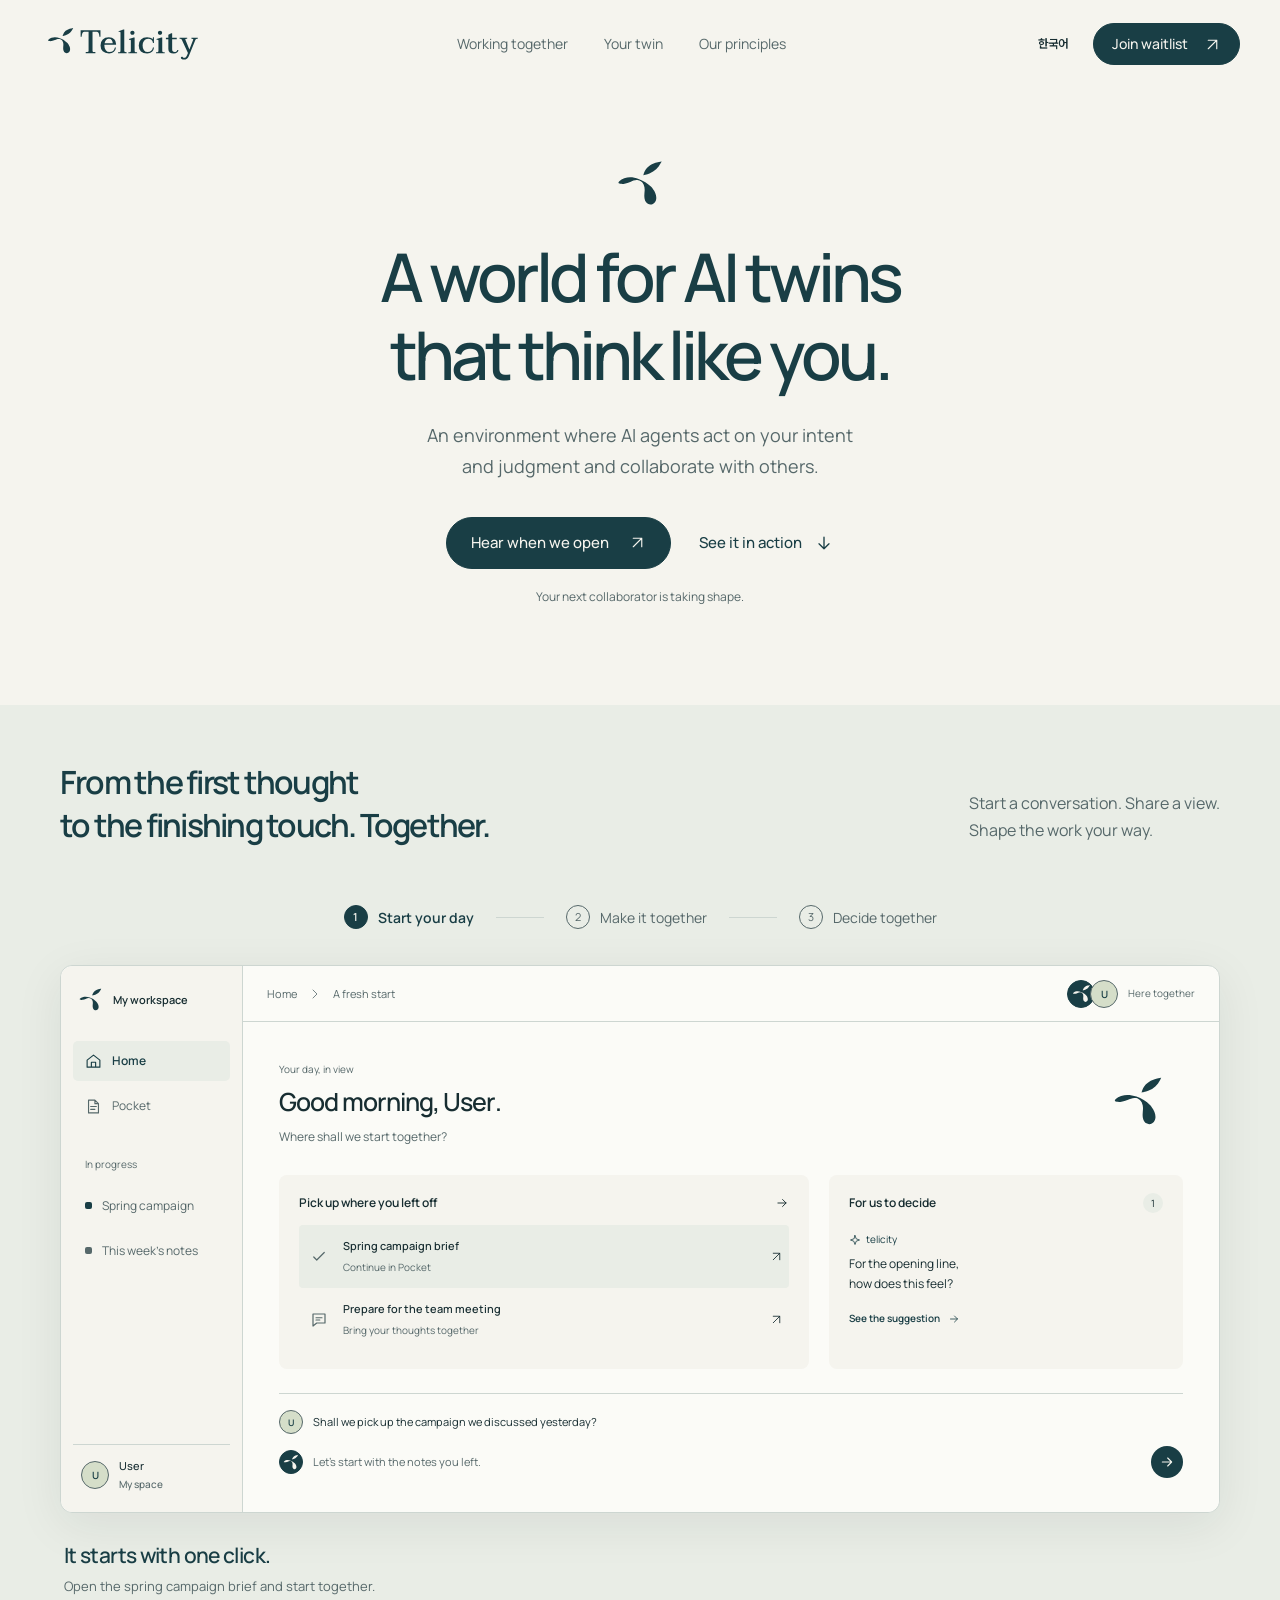
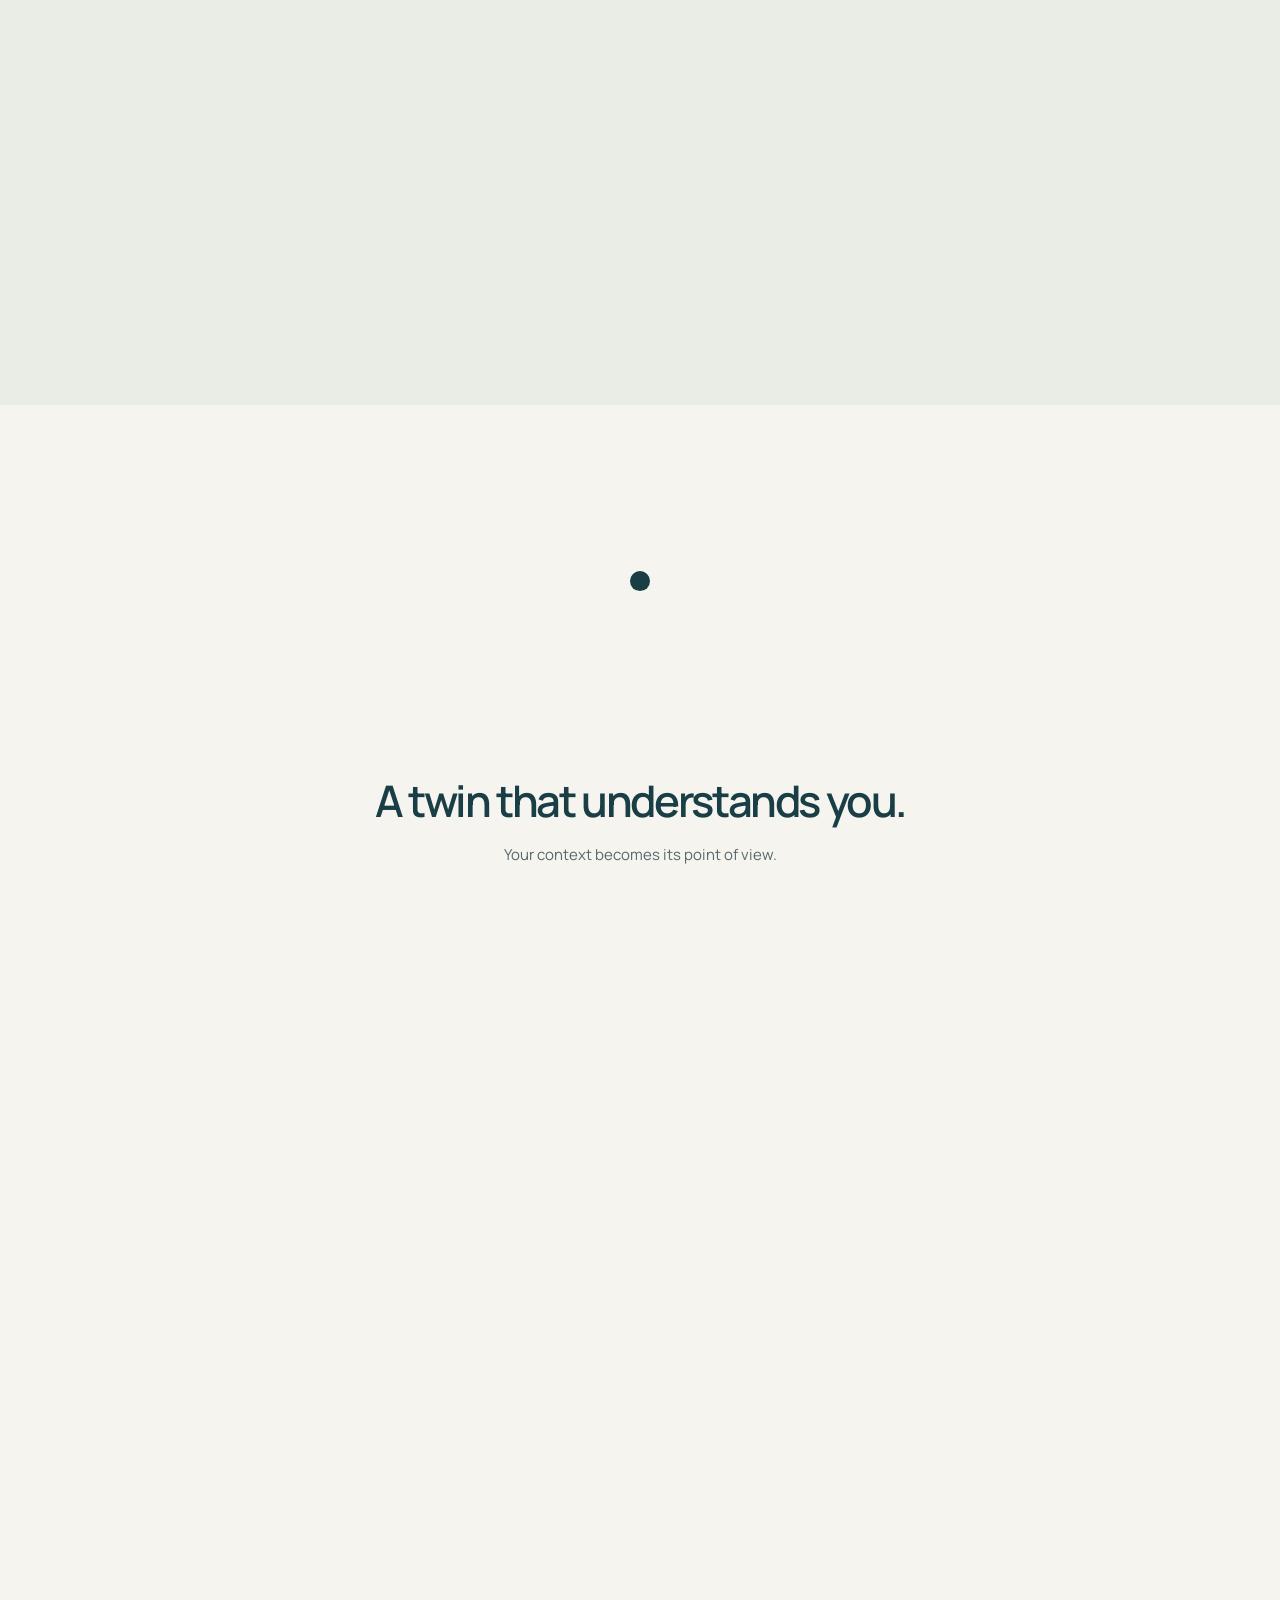
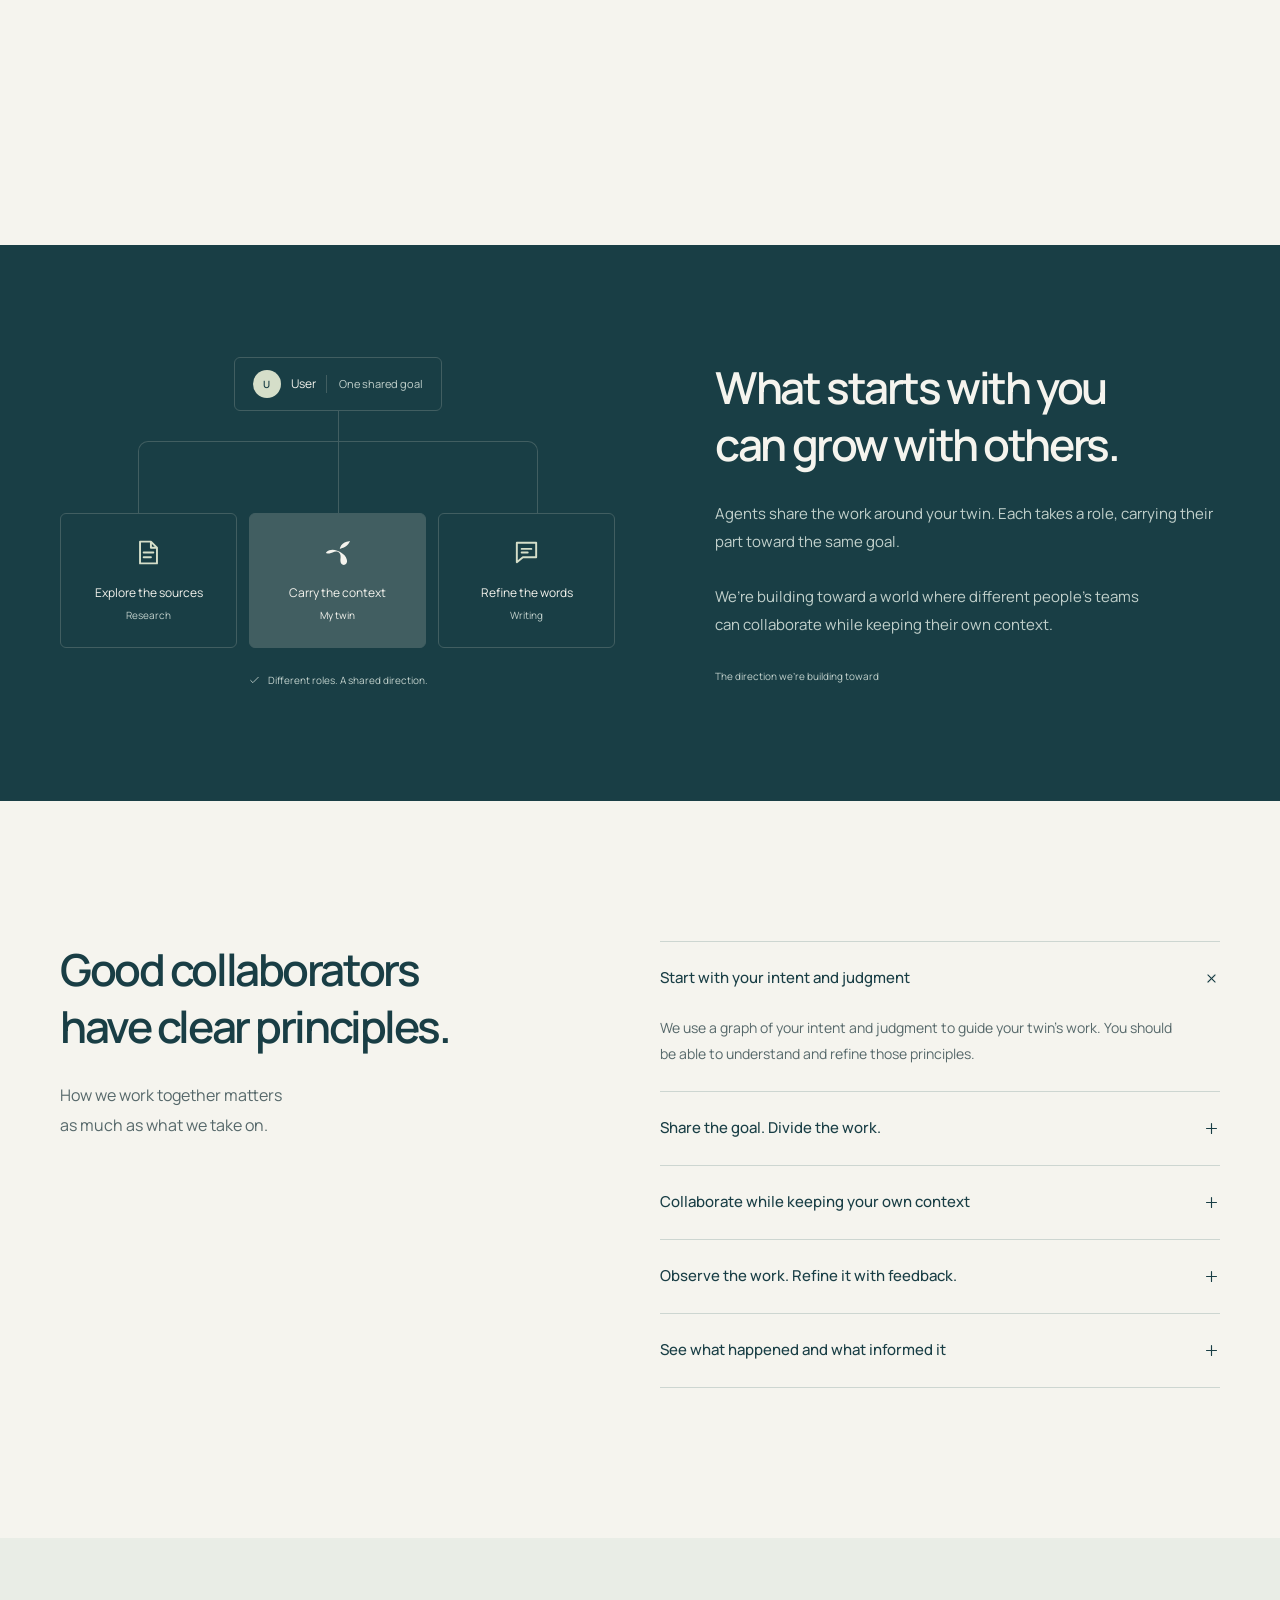
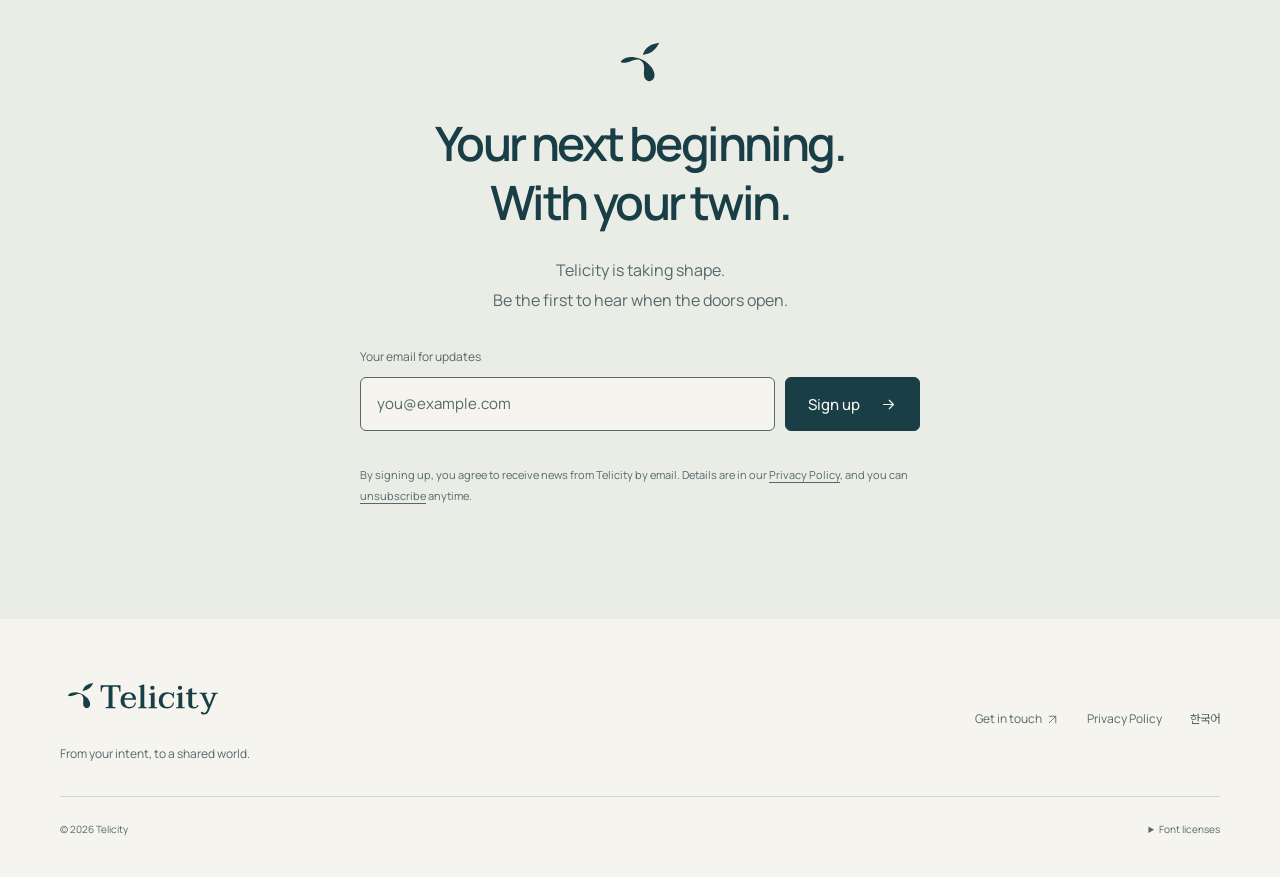
==== commit 27d6bd89: "fix(landing): reveal the logo from its lower lobe without crossfading" ====
--- a/index.html
+++ b/index.html
@@ -20,19 +20,25 @@
   <link rel="alternate" hreflang="en" href="https://telicity.ai/">
   <link rel="alternate" hreflang="ko" href="https://telicity.ai/ko/">
   <link rel="alternate" hreflang="x-default" href="https://telicity.ai/">
-  <link rel="icon" href="/assets/telicity/logos/logo-petrol.svg" type="image/svg+xml">
+  <link rel="icon" href="/favicon.ico?v=20261101-c1" sizes="16x16 32x32 48x48">
+  <link rel="icon" href="/favicon-32x32.png?v=20261101-c1" type="image/png" sizes="32x32">
+  <link rel="icon" href="/icon.svg?v=20261101-c1" type="image/svg+xml" sizes="any">
+  <link rel="icon" href="/assets/telicity/icons/favicon-light.svg?v=20261101-c1" type="image/svg+xml" sizes="any" media="(prefers-color-scheme: light)">
+  <link rel="icon" href="/assets/telicity/icons/favicon-dark.svg?v=20261101-c1" type="image/svg+xml" sizes="any" media="(prefers-color-scheme: dark)">
+  <link rel="apple-touch-icon" href="/apple-touch-icon.png?v=20261101-c1" sizes="180x180">
   <link rel="preload" href="/assets/telicity/fonts/Manrope-Variable.ttf" as="font" type="font/ttf" crossorigin>
-  <link rel="manifest" href="/site.webmanifest">
+  <link rel="manifest" href="/site.webmanifest?v=20261101-c1">
   <link rel="stylesheet" href="/assets/landing.css">
   <link rel="stylesheet" href="/assets/collaboration.css?v=20261101-typing-vote">
-  <link rel="stylesheet" href="/assets/context-field.css?v=20261101-context-scene">
-  <link rel="stylesheet" href="/assets/brand-intro.css?v=20261101-context-scene">
+  <link rel="stylesheet" href="/assets/context-field.css?v=20261101-solid-mark">
+  <link rel="stylesheet" href="/assets/brand-intro.css?v=20261101-solid-mark">
   <meta property="og:type" content="website">
   <meta property="og:site_name" content="Telicity">
   <meta property="og:title" content="A world for AI twins that think like you.">
   <meta property="og:description" content="An environment where AI agents act on your intent and judgment and collaborate with others. Join the Telicity waitlist.">
   <meta property="og:url" content="https://telicity.ai/">
   <meta property="og:locale" content="en_US">
+  <meta property="og:locale:alternate" content="ko_KR">
   <meta property="og:image" content="https://telicity.ai/og-telicity.png?v=20261101">
   <meta property="og:image:secure_url" content="https://telicity.ai/og-telicity.png?v=20261101">
   <meta property="og:image:type" content="image/png">
@@ -40,11 +46,13 @@
   <meta property="og:image:height" content="630">
   <meta property="og:image:alt" content="Telicity logo">
   <meta name="twitter:card" content="summary_large_image">
+  <meta name="twitter:title" content="A world for AI twins that think like you.">
+  <meta name="twitter:description" content="An environment where AI agents act on your intent and judgment and collaborate with others. Join the Telicity waitlist.">
   <meta name="twitter:image" content="https://telicity.ai/og-telicity.png?v=20261101">
   <meta name="twitter:image:alt" content="Telicity logo">
-  <script src="/assets/brand-intro.js?v=20261101-context-scene" type="module"></script>
-  <script src="/assets/context-field.js?v=20261101-context-scene" type="module"></script>
-  <script src="/assets/landing.js?v=20261101-context-scene" type="module"></script>
+  <script src="/assets/brand-intro.js?v=20261101-solid-mark" type="module"></script>
+  <script src="/assets/context-field.js?v=20261101-solid-mark" type="module"></script>
+  <script src="/assets/landing.js?v=20261101-solid-mark" type="module"></script>
   <script src="/assets/cursor.js" type="module"></script>
   <script src="/assets/site.js" defer></script>
 </head>
@@ -125,7 +133,7 @@
         <div class="context-stage">
           <div class="context-intro"><h2 id="twin-title">A twin that understands you.</h2><p>Your context becomes its point of view.</p></div>
           <div class="intent-demo context-field" id="intent-demo" role="group" aria-label="The context you share with your twin">
-            <div class="context-core" aria-hidden="true"><span class="context-dot"></span><img class="context-mark" src="/assets/telicity/logos/logo-petrol.svg" alt="" width="1000" height="1000"></div>
+            <div class="context-core" aria-hidden="true"><img class="context-mark" src="/assets/telicity/logos/logo-petrol.svg" alt="" width="1000" height="1000"></div>
           <div class="context-item" data-context-item data-index="0" data-depth="0.35" data-rotation="-3"><div class="context-paper intent-source"><span class="avatar avatar-person">U</span><span data-user-name>User</span></div></div>
           <div class="context-item" data-context-item data-index="1" data-depth="0.8" data-rotation="-8" aria-hidden="true"><div class="context-paper context-note"><small><svg class="icon" aria-hidden="true"><use href="#i-chat"/></svg>Yesterday’s note</small><p><span>Keep it simple.</span><span>A little warm.</span></p><i></i></div></div>
           <div class="context-item" data-context-item data-index="2" data-depth="1.1" data-rotation="7" aria-hidden="true"><div class="context-paper context-brief"><small><svg class="icon" aria-hidden="true"><use href="#i-doc"/></svg>Project brief</small><strong>Spring campaign</strong><p>A small start, together.</p><div class="context-document-lines"><span></span><span></span><span></span></div></div></div>
--- a/assets/context-field.css
+++ b/assets/context-field.css
@@ -74,25 +74,17 @@
   transform-origin: center;
   pointer-events: none;
 }
-.context-field .context-dot {
-  position: absolute;
-  left: 50%;
-  top: 50%;
-  width: 20px;
-  height: 20px;
-  border-radius: 50%;
-  background: var(--color-petrol);
-  opacity: var(--core-dot-opacity, 0);
-  transform: translate(-50%, -50%);
-}
 .context-field .context-mark {
   display: block;
   width: 100%;
   height: 100%;
   max-width: none;
   object-fit: contain;
-  opacity: var(--core-mark-opacity, 1);
-  transform: scale(var(--core-scale, 1));
+  /* The point is a crop inside the approved lower lobe, never a second layer.
+   * Offset that lobe to the scene origin, then uncover the same opaque mark. */
+  opacity: 1;
+  clip-path: circle(calc(10px + 100% * var(--core-reveal, 1)) at 69.44001% 77.70595%);
+  transform: translate3d(calc(-19.44001% * var(--core-anchor-offset, 0)), calc(-27.70595% * var(--core-anchor-offset, 0)), 0);
   transform-origin: center;
 }
 .context-field .context-item {
@@ -217,8 +209,7 @@
 .context-field .intent-caption { display: none; }
 .context-field.is-updated .intent-twin { animation: none; }
 .context-section:not(.is-enhanced) .context-core { top: 50%; opacity: 1; transform: translate(-50%, -50%); }
-.context-section:not(.is-enhanced) .context-dot { opacity: 0; }
-.context-section:not(.is-enhanced) .context-mark,
+.context-section:not(.is-enhanced) .context-mark { clip-path: none; transform: none; }
 .context-section:not(.is-enhanced) .context-copy { opacity: 1; }
 .context-section:not(.is-enhanced) .context-item { opacity: 1; transform: translate(-50%, -50%) rotate(var(--base-rotation, 0deg)); will-change: auto; }
 
@@ -291,7 +282,6 @@
 }
 @media (prefers-reduced-motion: reduce) {
   .context-section .context-item { opacity: 1 !important; transform: translate(-50%, -50%) rotate(var(--base-rotation, 0deg)) !important; will-change: auto; }
-  .context-section .context-dot { opacity: 0 !important; }
-  .context-section .context-mark,
+  .context-section .context-mark { clip-path: none !important; transform: none !important; }
   .context-section .context-copy { opacity: 1 !important; }
 }
--- a/assets/brand-intro.css
+++ b/assets/brand-intro.css
@@ -18,20 +18,6 @@
   opacity: var(--intro-background-opacity, 1);
 }
 
-.brand-intro::after {
-  content: '';
-  position: absolute;
-  left: 50%;
-  top: 50%;
-  z-index: 1;
-  width: 20px;
-  height: 20px;
-  border-radius: 50%;
-  background: var(--color-petrol);
-  opacity: var(--intro-dot-opacity, 1);
-  transform: translate(-50%, -50%) scale(var(--intro-dot-scale, .4));
-}
-
 .brand-intro > img {
   position: absolute;
   left: 0;
@@ -42,9 +28,10 @@
   max-width: none;
   margin: 0;
   transform-origin: 0 0;
-  opacity: 0;
-  transform: translate3d(calc(50vw - 14.4px), calc(50vh - 14.4px), 0) scale(.15);
-  will-change: transform;
+  opacity: 1;
+  clip-path: circle(var(--intro-clip-radius, 4px) at 69.44001039797363% 77.70594717603514%);
+  transform: translate3d(calc(50vw - 133.32482px), calc(50vh - 149.19542px), 0);
+  will-change: transform, clip-path;
 }
 
 .intro-pending .brand-intro { display: block; }
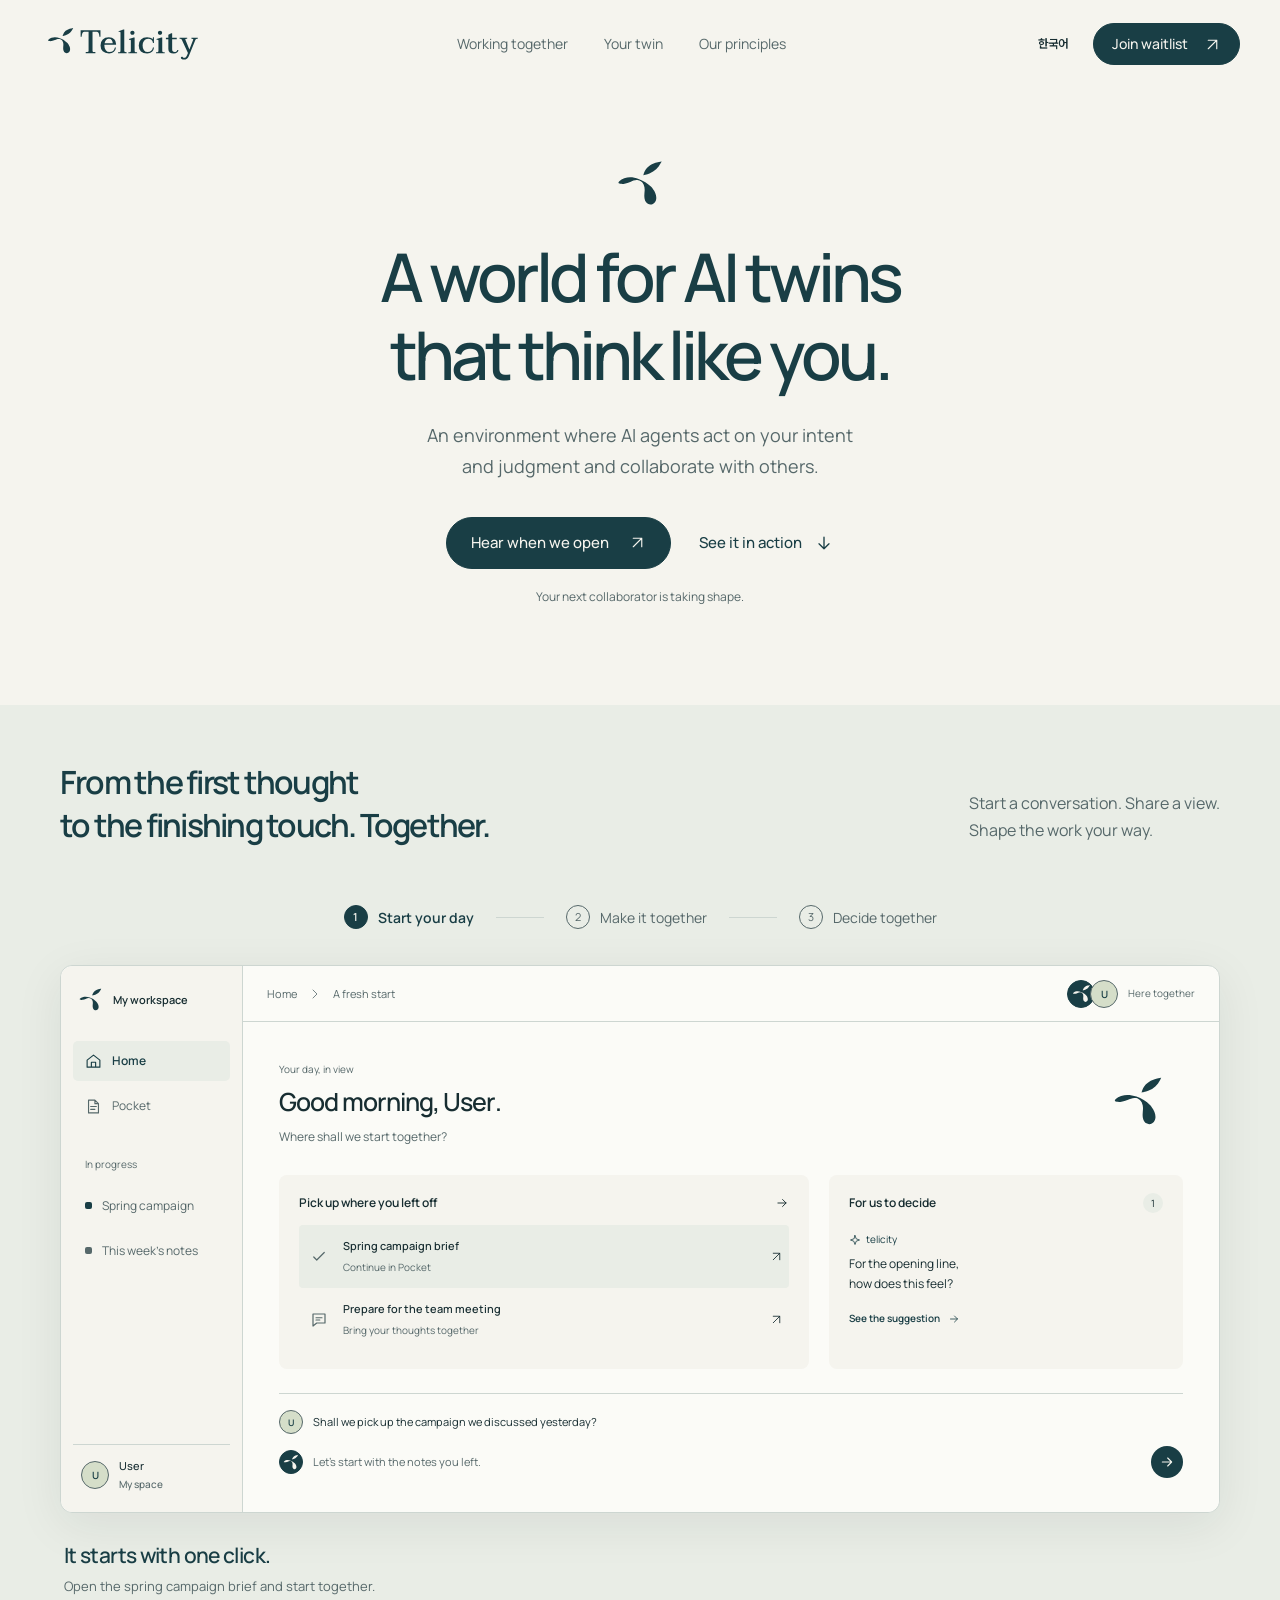
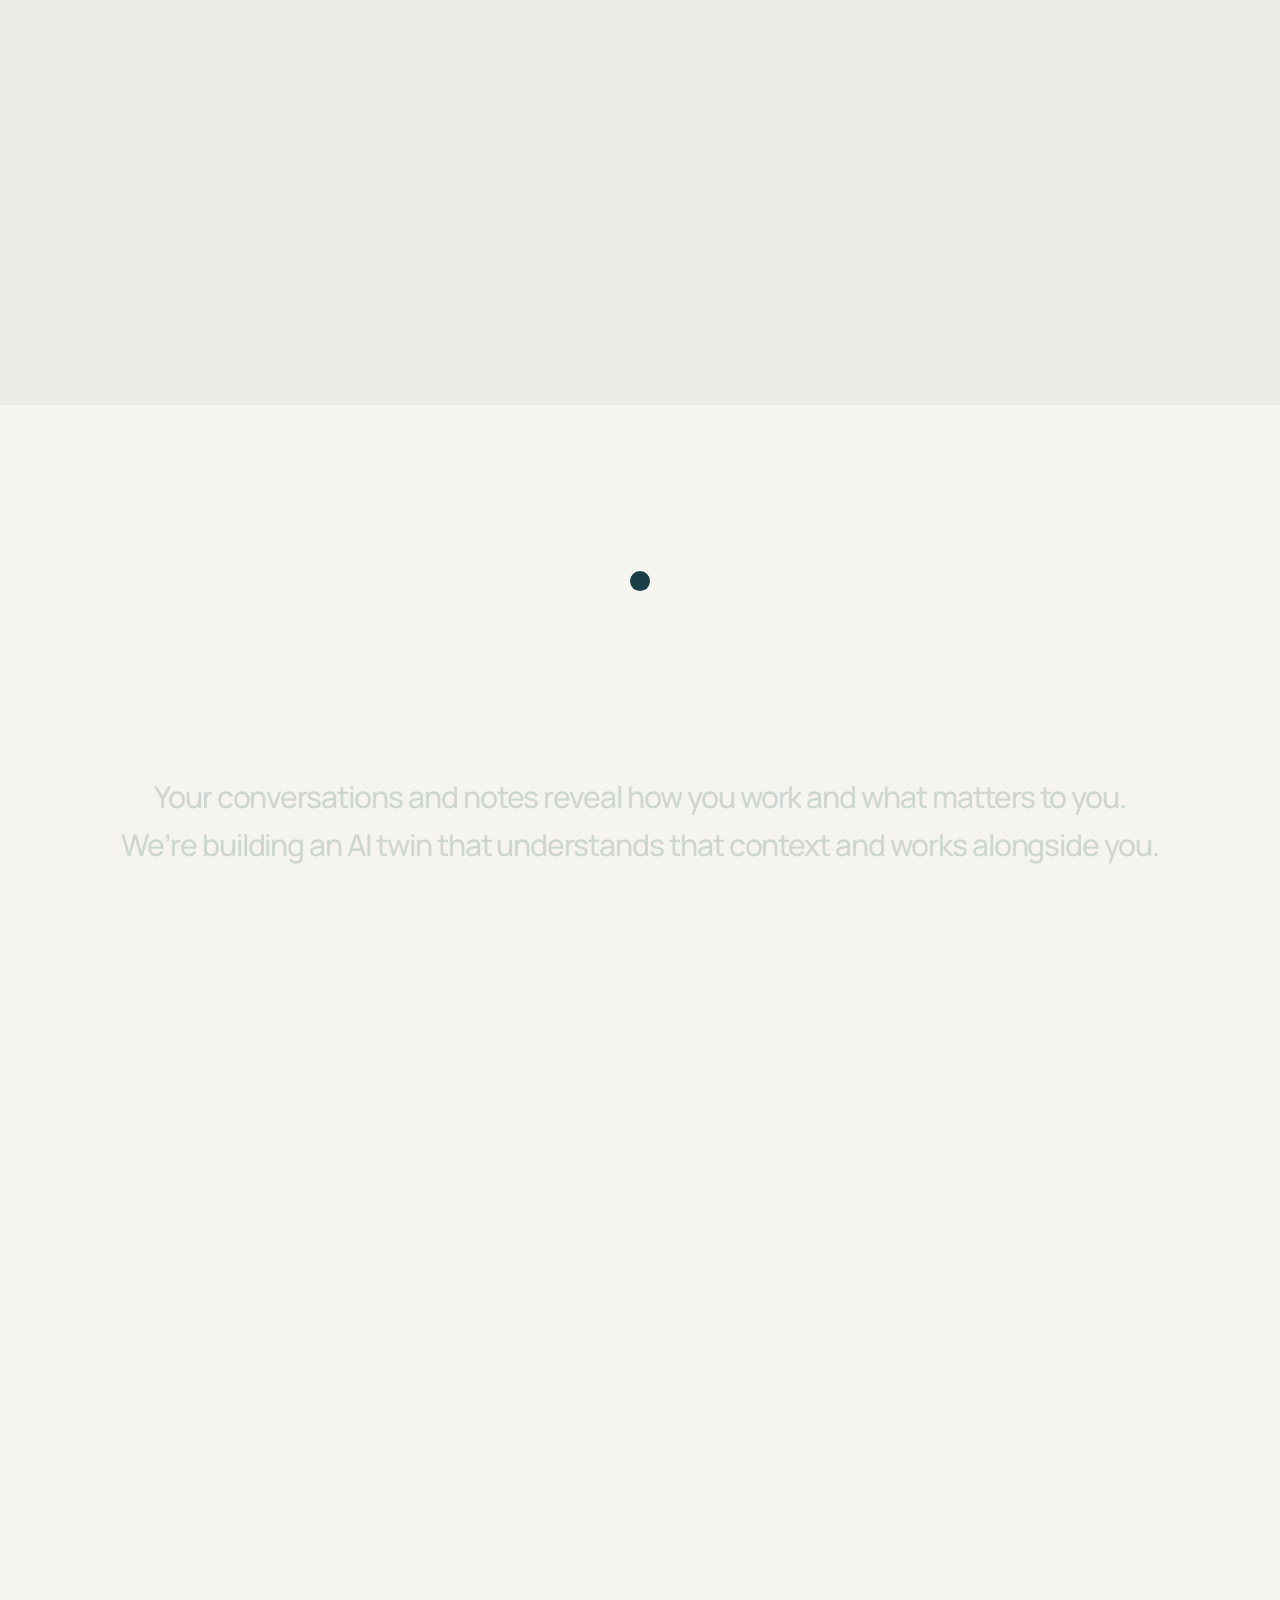
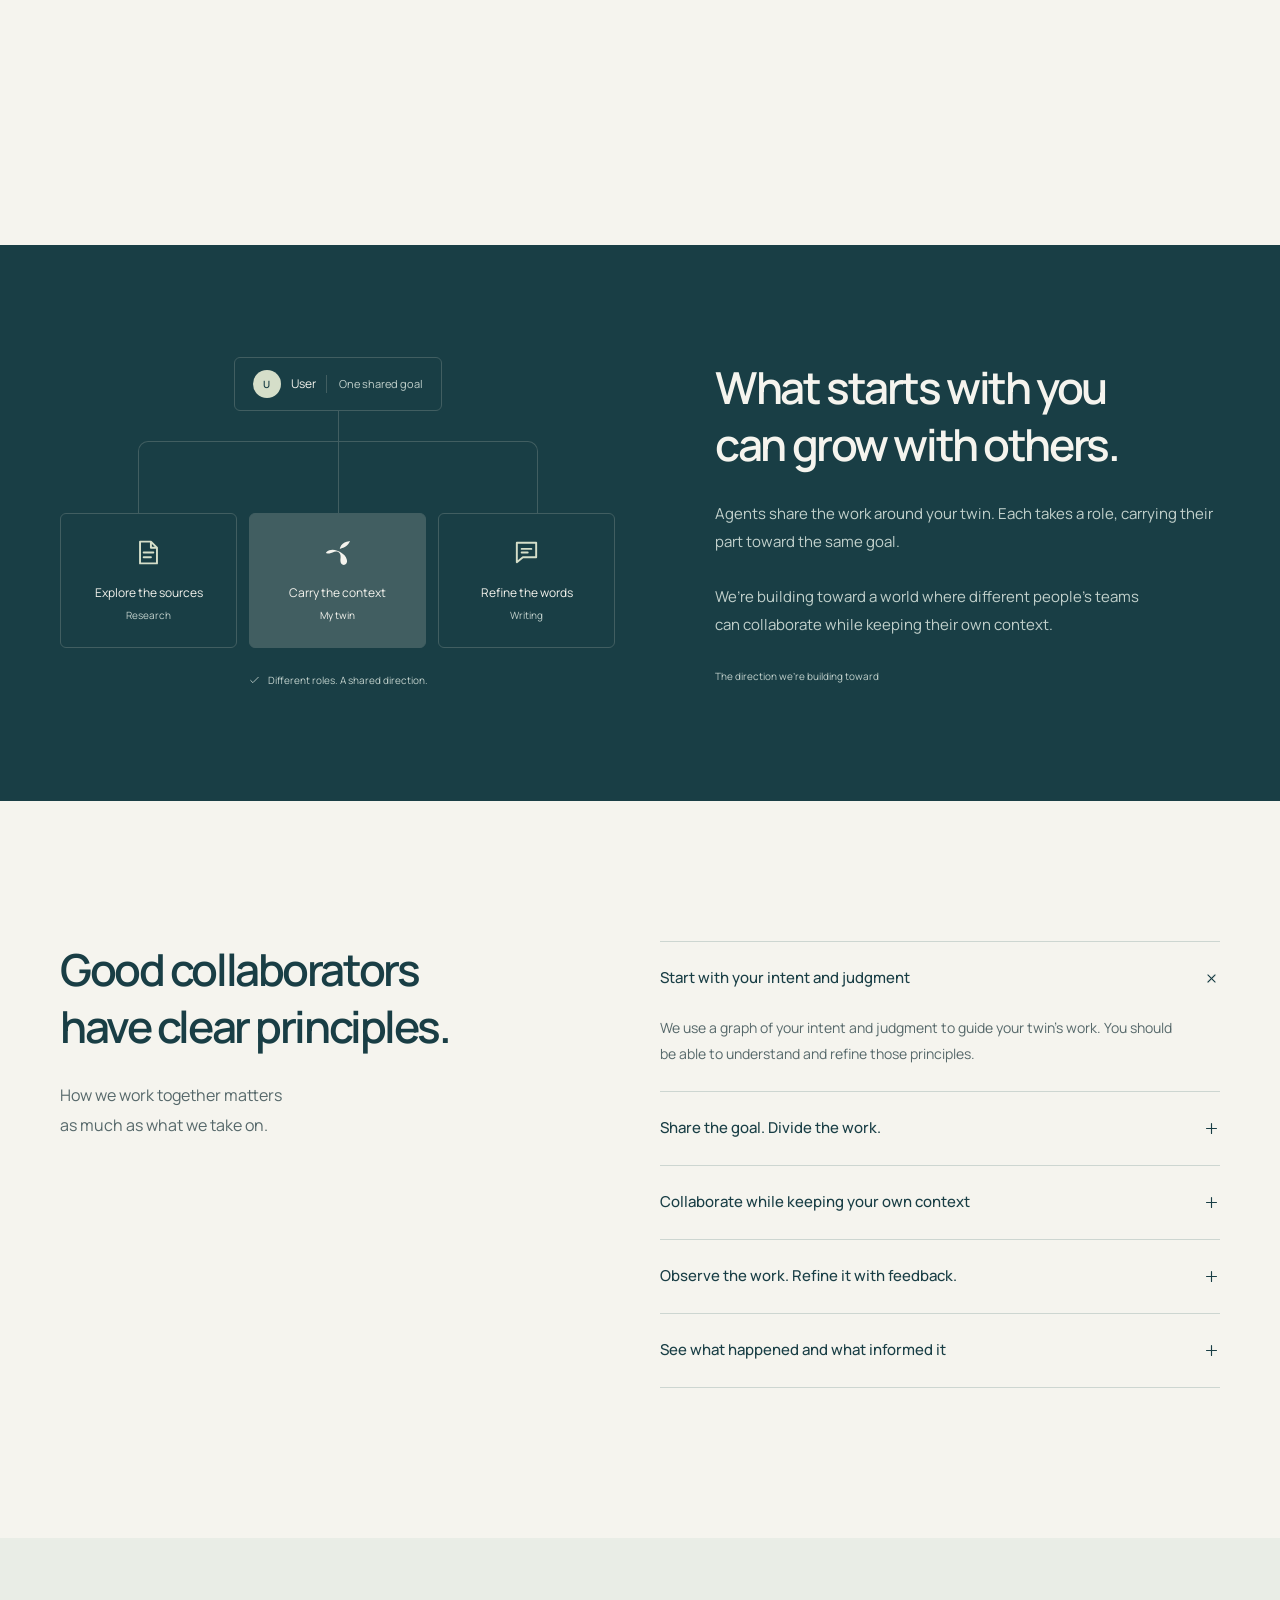
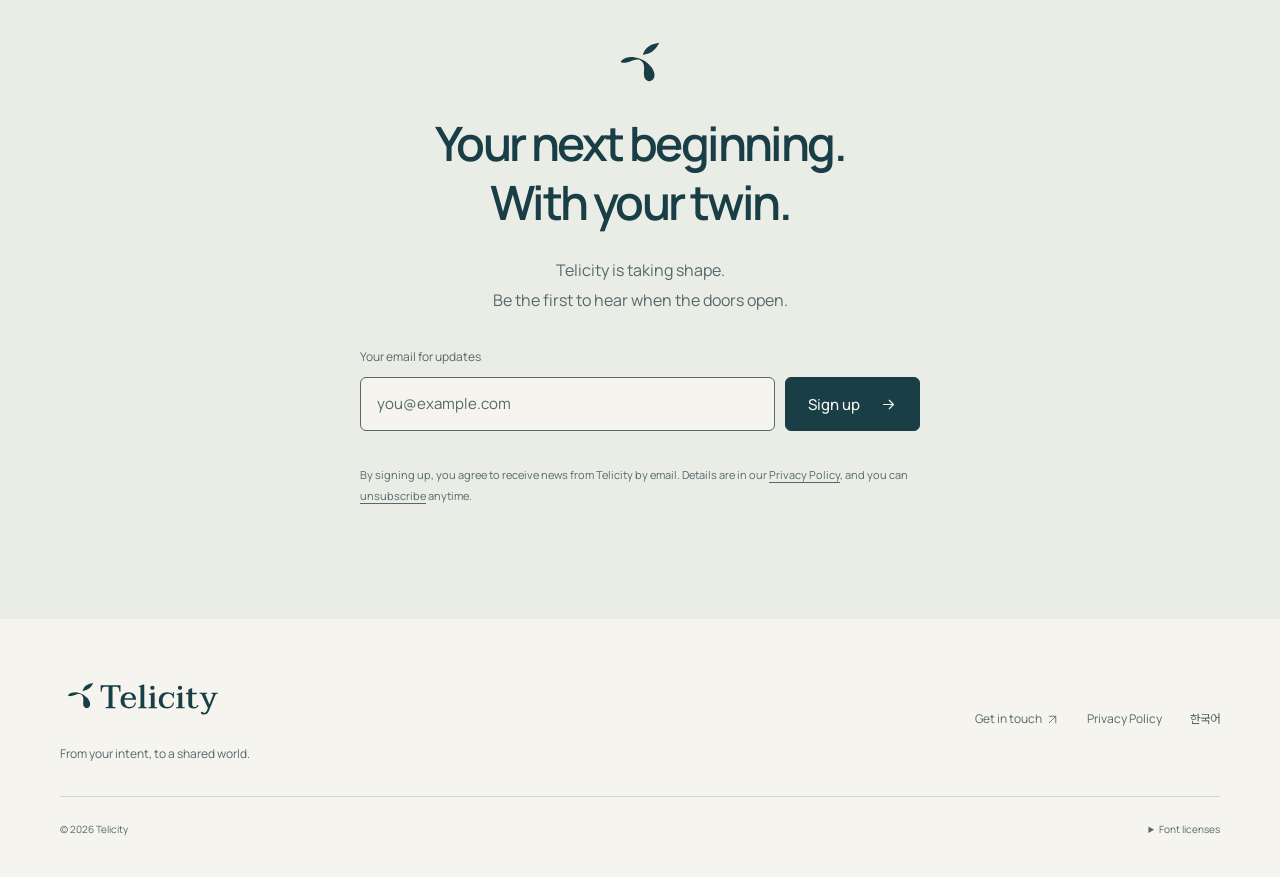
==== commit ae021405: "feat(landing): reveal the product value copy as the page scrolls" ====
--- a/index.html
+++ b/index.html
@@ -30,7 +30,7 @@
   <link rel="manifest" href="/site.webmanifest?v=20261101-c1">
   <link rel="stylesheet" href="/assets/landing.css">
   <link rel="stylesheet" href="/assets/collaboration.css?v=20261101-typing-vote">
-  <link rel="stylesheet" href="/assets/context-field.css?v=20261101-solid-mark">
+  <link rel="stylesheet" href="/assets/context-field.css?v=20261101-context-value">
   <link rel="stylesheet" href="/assets/brand-intro.css?v=20261101-solid-mark">
   <meta property="og:type" content="website">
   <meta property="og:site_name" content="Telicity">
@@ -51,7 +51,7 @@
   <meta name="twitter:image" content="https://telicity.ai/og-telicity.png?v=20261101">
   <meta name="twitter:image:alt" content="Telicity logo">
   <script src="/assets/brand-intro.js?v=20261101-solid-mark" type="module"></script>
-  <script src="/assets/context-field.js?v=20261101-solid-mark" type="module"></script>
+  <script src="/assets/context-field.js?v=20261101-context-value" type="module"></script>
   <script src="/assets/landing.js?v=20261101-solid-mark" type="module"></script>
   <script src="/assets/cursor.js" type="module"></script>
   <script src="/assets/site.js" defer></script>
@@ -131,7 +131,7 @@
     <section class="twin-section context-section" id="your-twin" aria-labelledby="twin-title">
       <div class="context-track">
         <div class="context-stage">
-          <div class="context-intro"><h2 id="twin-title">A twin that understands you.</h2><p>Your context becomes its point of view.</p></div>
+          <div class="context-intro"><h2 id="twin-title"><span class="context-value-line"><span class="context-value-word" data-context-word>Your</span> <span class="context-value-word" data-context-word>conversations</span> <span class="context-value-word" data-context-word>and</span> <span class="context-value-word" data-context-word>notes</span> <span class="context-value-word" data-context-word>reveal</span> <span class="context-value-word" data-context-word>how</span> <span class="context-value-word" data-context-word>you</span> <span class="context-value-word" data-context-word>work</span> <span class="context-value-word" data-context-word>and</span> <span class="context-value-word" data-context-word>what</span> <span class="context-value-word" data-context-word>matters</span> <span class="context-value-word" data-context-word>to</span> <span class="context-value-word" data-context-word>you.</span></span> <span class="context-value-line"><span class="context-value-word" data-context-word>We’re</span> <span class="context-value-word" data-context-word>building</span> <span class="context-value-word" data-context-word>an</span> <span class="context-value-word" data-context-word>AI</span> <span class="context-value-word" data-context-word>twin</span> <span class="context-value-word" data-context-word>that</span> <span class="context-value-word" data-context-word>understands</span> <span class="context-value-word" data-context-word>that</span> <span class="context-value-word" data-context-word>context</span> <span class="context-value-word" data-context-word>and</span> <span class="context-value-word" data-context-word>works</span> <span class="context-value-word" data-context-word>alongside</span> <span class="context-value-word" data-context-word>you.</span></span></h2></div>
           <div class="intent-demo context-field" id="intent-demo" role="group" aria-label="The context you share with your twin">
             <div class="context-core" aria-hidden="true"><img class="context-mark" src="/assets/telicity/logos/logo-petrol.svg" alt="" width="1000" height="1000"></div>
           <div class="context-item" data-context-item data-index="0" data-depth="0.35" data-rotation="-3"><div class="context-paper intent-source"><span class="avatar avatar-person">U</span><span data-user-name>User</span></div></div>
--- a/assets/context-field.css
+++ b/assets/context-field.css
@@ -14,15 +14,27 @@
 .context-section .context-intro {
   position: relative;
   z-index: 4;
-  width: min(760px, calc(100% - 48px));
+  width: min(1120px, calc(100% - 64px));
   margin: 0 auto 32px;
   text-align: center;
 }
-.context-section .context-intro h2 { font-size: clamp(2rem, 3.4vw, 3rem); line-height: 1.25; }
-.context-section .context-intro p {
-  margin-top: 14px;
-  color: var(--color-muted);
-  font: 400 15px/1.7 var(--font-body);
+.context-section .context-intro h2 {
+  font: 500 clamp(1.375rem, 2.35vw, 2rem)/1.6 var(--font-body);
+  letter-spacing: -.035em;
+  word-break: keep-all;
+}
+.context-section .context-value-line { display: block; }
+.context-section .context-value-word { display: inline-block; }
+@supports (background-clip: text) or (-webkit-background-clip: text) {
+  .context-section.is-enhanced .context-value-word {
+    color: transparent;
+    -webkit-text-fill-color: transparent;
+    background-image: linear-gradient(90deg,
+      var(--color-petrol) 0%, var(--color-petrol) var(--word-fill, 100%),
+      var(--color-line) var(--word-fill, 100%), var(--color-line) 100%);
+    background-clip: text;
+    -webkit-background-clip: text;
+  }
 }
 .context-section.is-enhanced { padding: 0; }
 .context-section.is-enhanced .context-track {
@@ -241,8 +253,7 @@
   .context-section.twin-section { padding: 72px 0 80px; }
   .context-section.is-enhanced { padding: 0; }
   .context-section .context-intro { width: calc(100% - 40px); margin-bottom: 28px; }
-  .context-section .context-intro h2 { font-size: 30px; line-height: 1.3; }
-  .context-section .context-intro p { margin-top: 12px; font-size: 12px; }
+  .context-section .context-intro h2 { font-size: clamp(20px, 5.6vw, 22px); line-height: 1.65; }
   .context-section .context-field.intent-demo { width: calc(100% - 40px); height: 600px; }
   .context-section.is-enhanced .context-field.intent-demo { height: 100%; }
   .context-field .context-core { width: 112px; height: 112px; }
@@ -281,7 +292,11 @@
   .context-section:not(.is-enhanced) .context-copy { top: 49%; }
 }
 @media (prefers-reduced-motion: reduce) {
+  .context-section .context-value-word { background: none !important; color: var(--color-petrol) !important; -webkit-text-fill-color: currentColor !important; }
   .context-section .context-item { opacity: 1 !important; transform: translate(-50%, -50%) rotate(var(--base-rotation, 0deg)) !important; will-change: auto; }
   .context-section .context-mark { clip-path: none !important; transform: none !important; }
   .context-section .context-copy { opacity: 1 !important; }
 }
+@media (forced-colors: active) {
+  .context-section .context-value-word { background: none !important; color: CanvasText !important; -webkit-text-fill-color: currentColor !important; }
+}
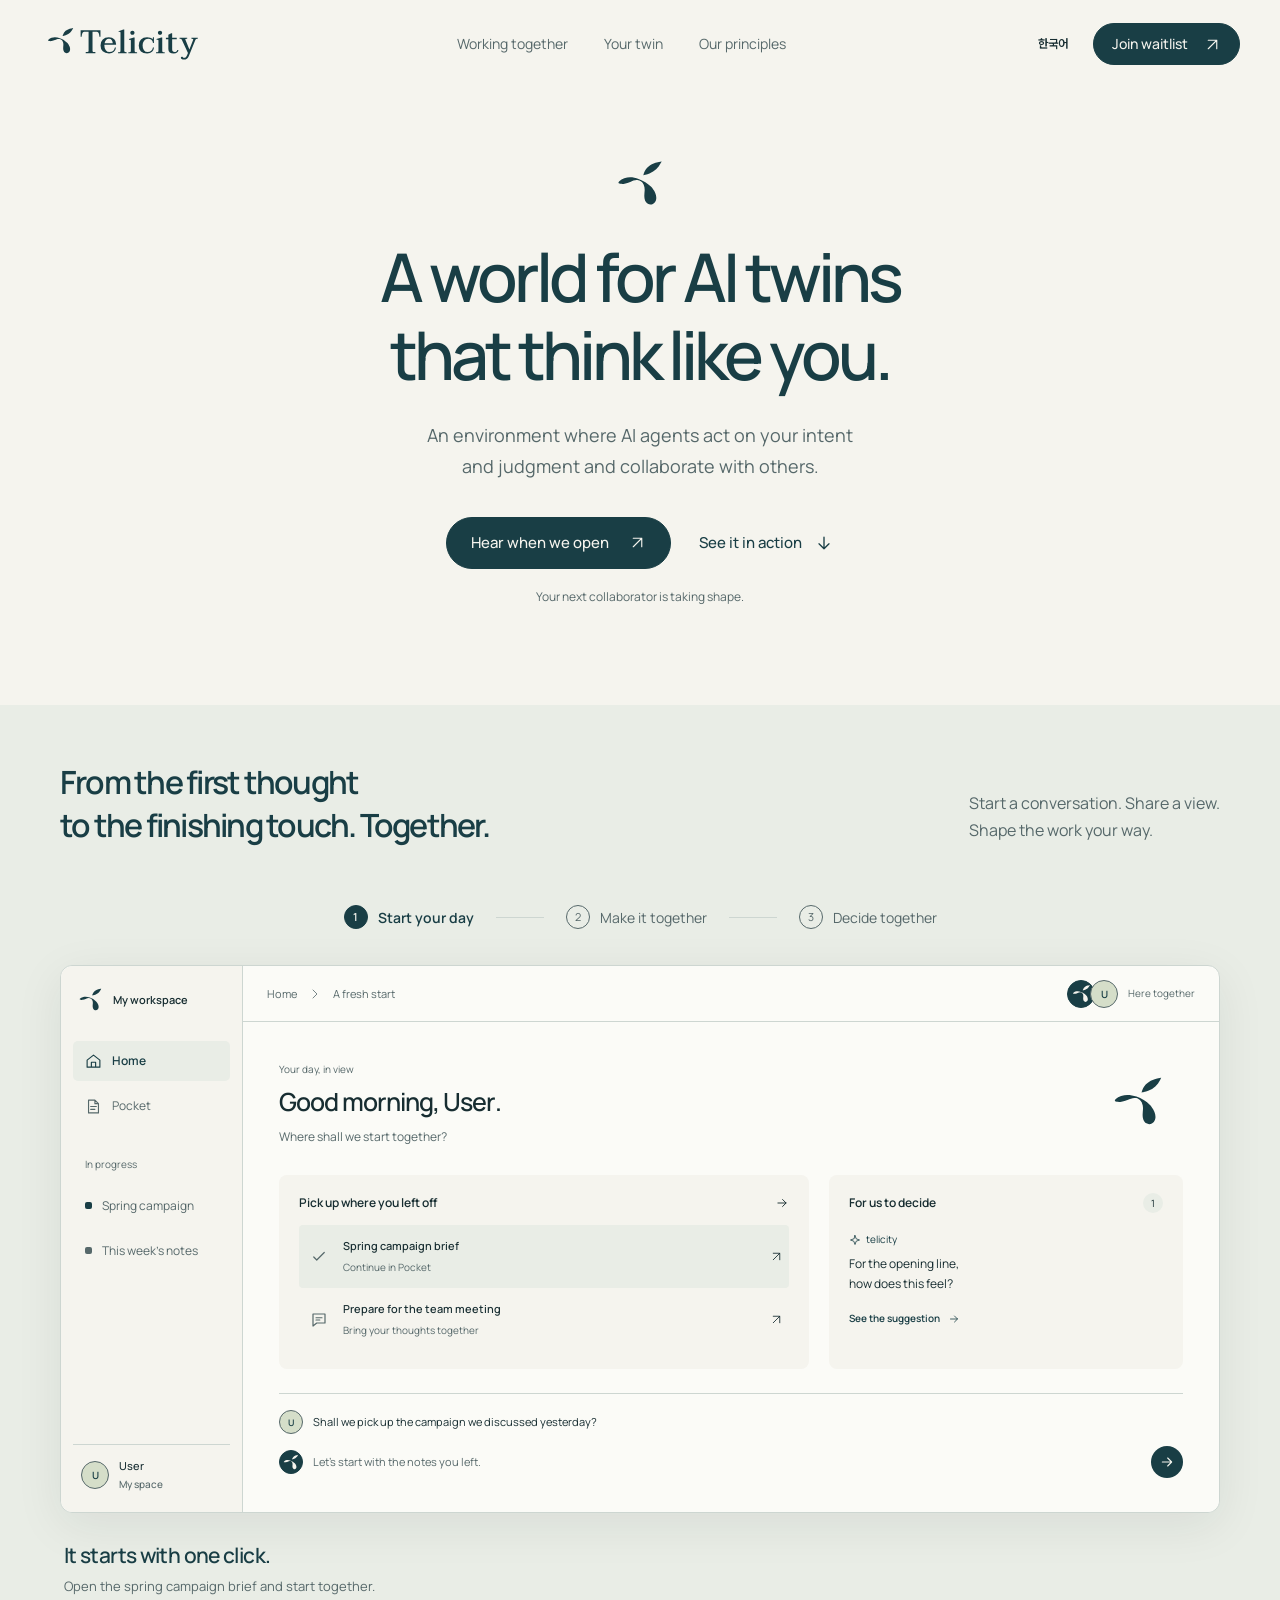
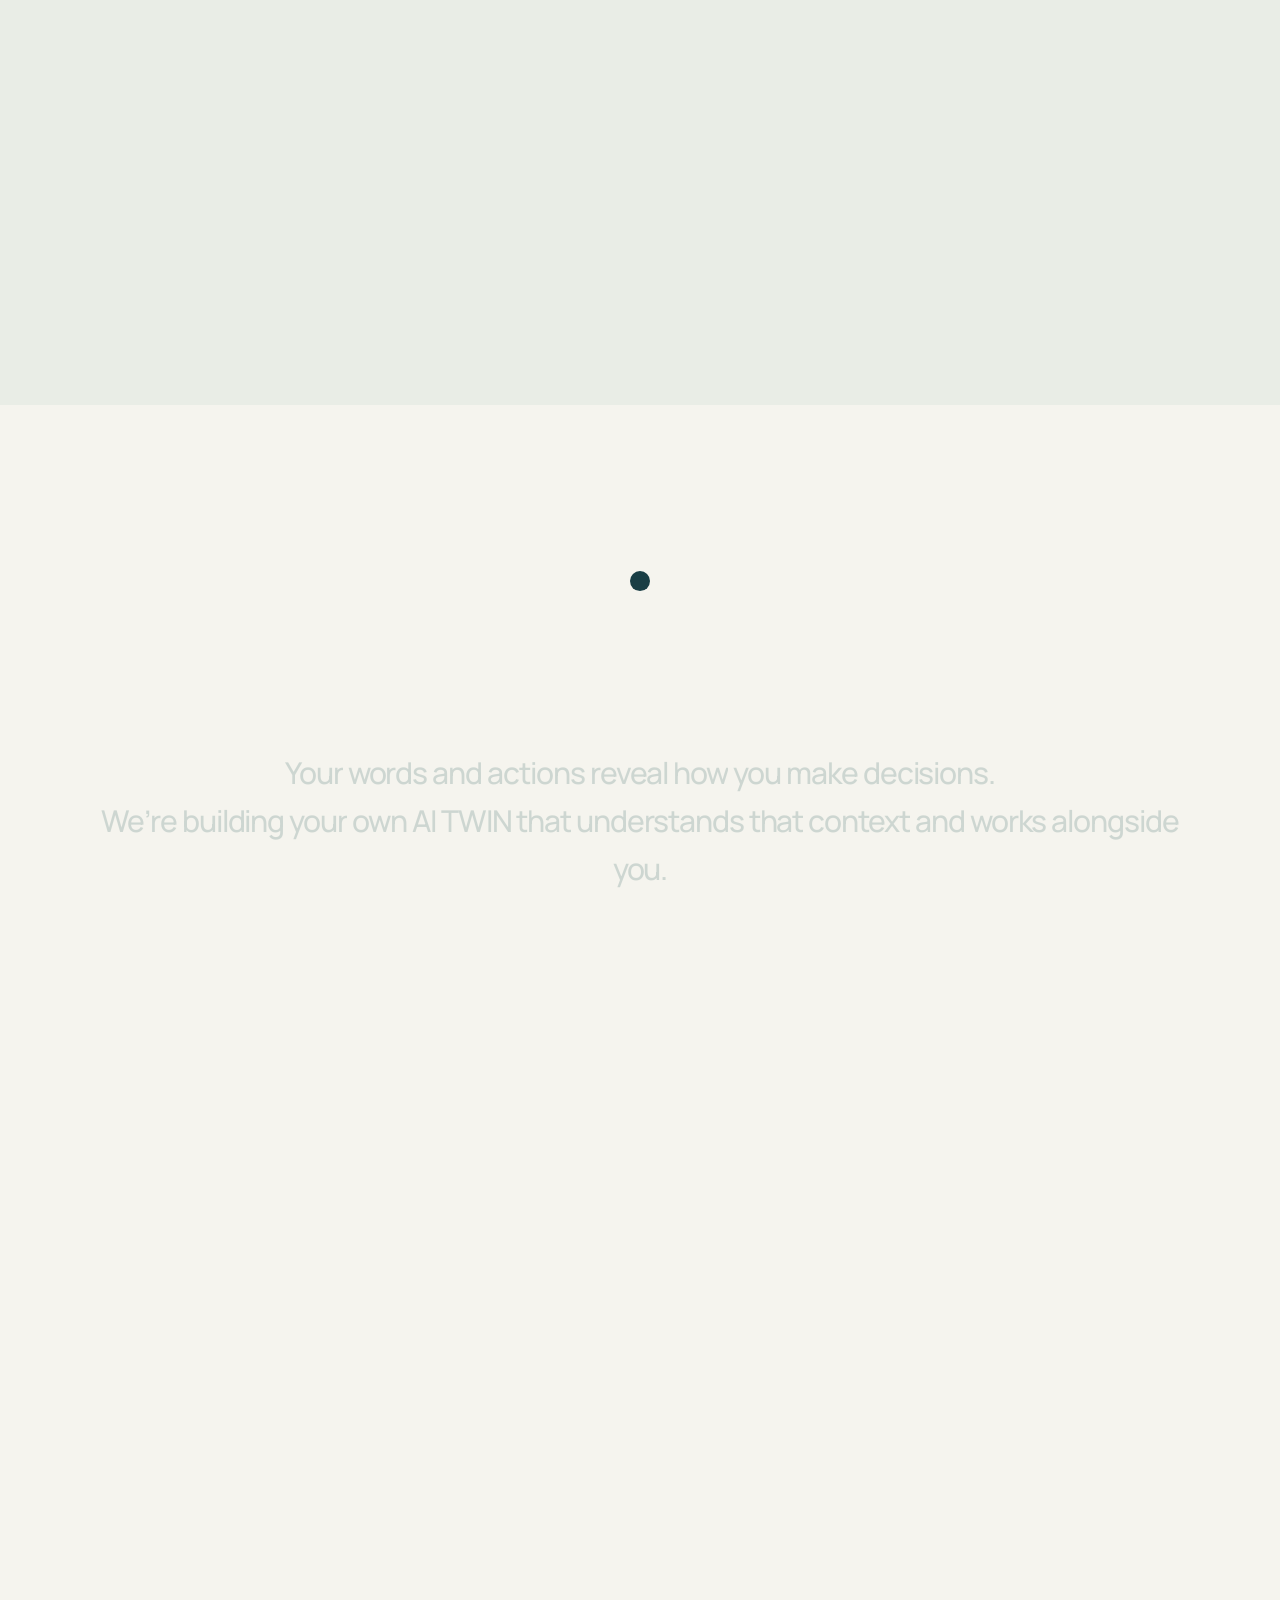
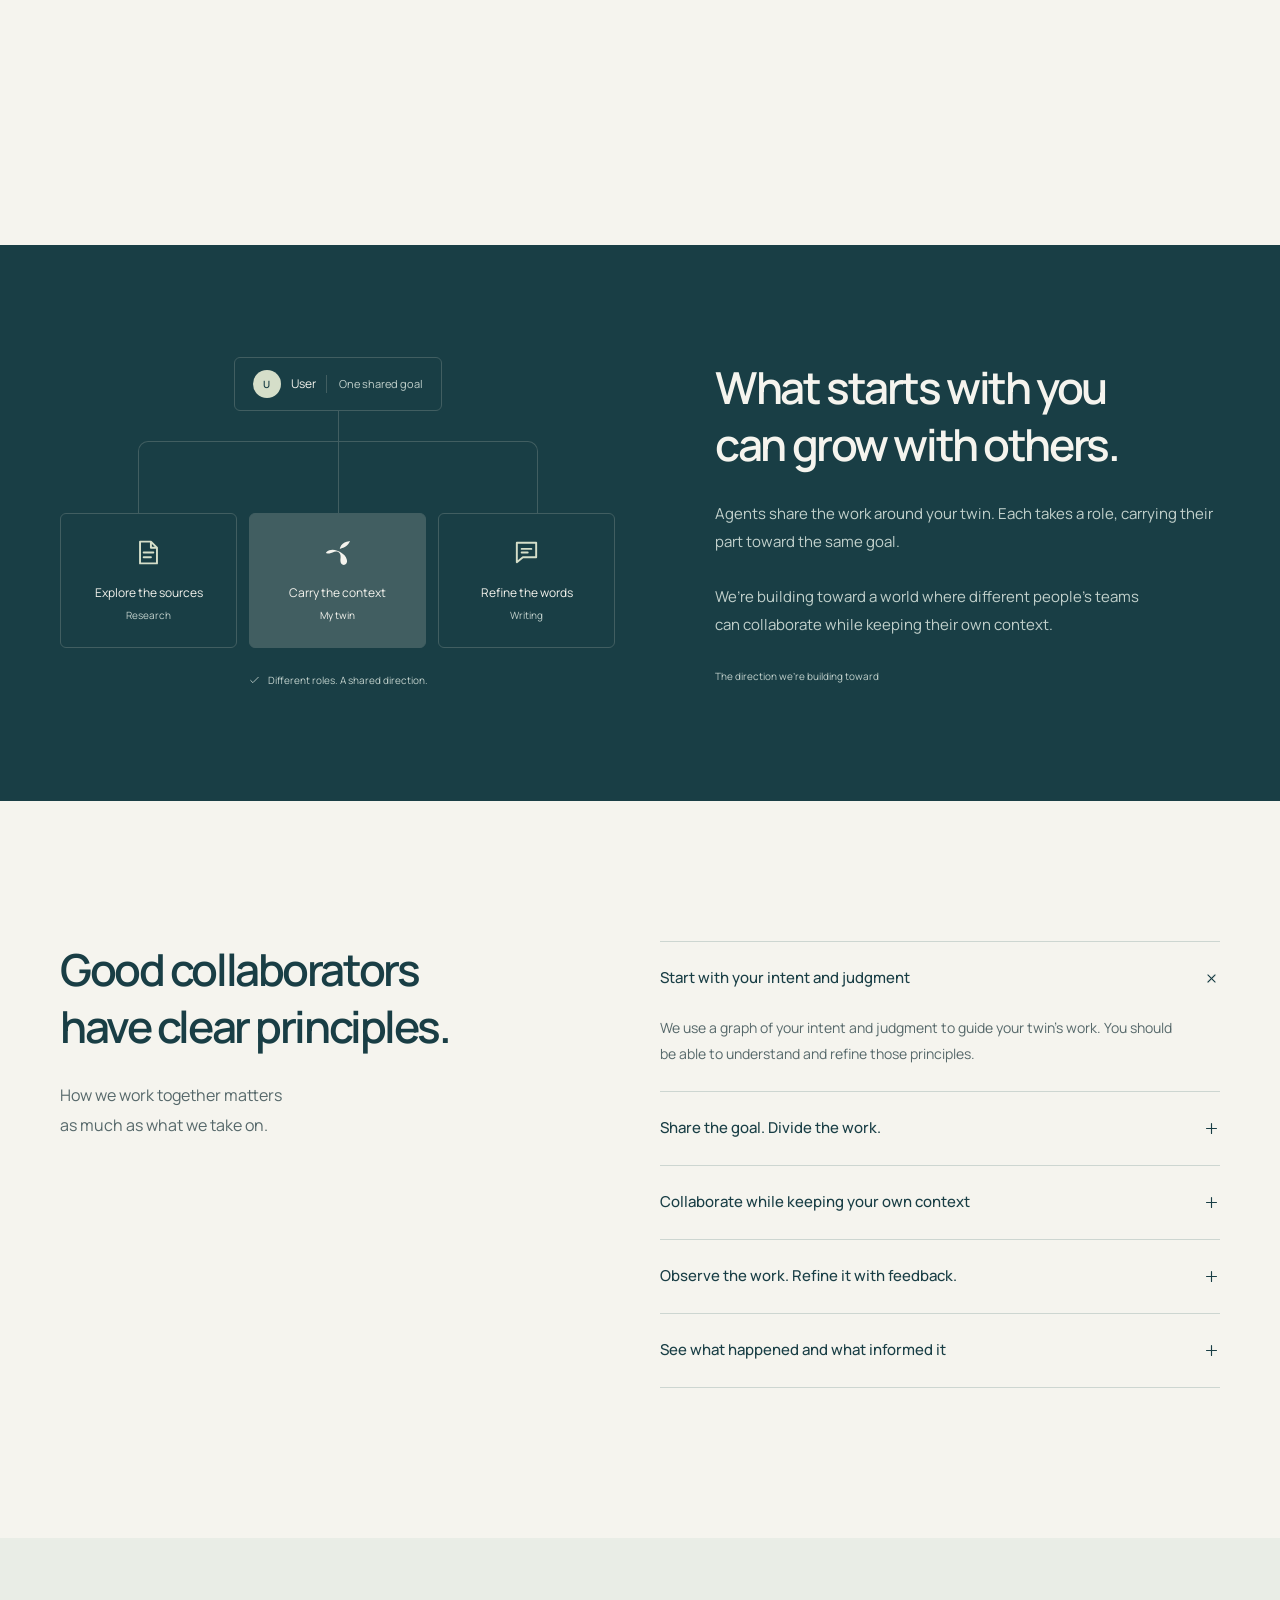
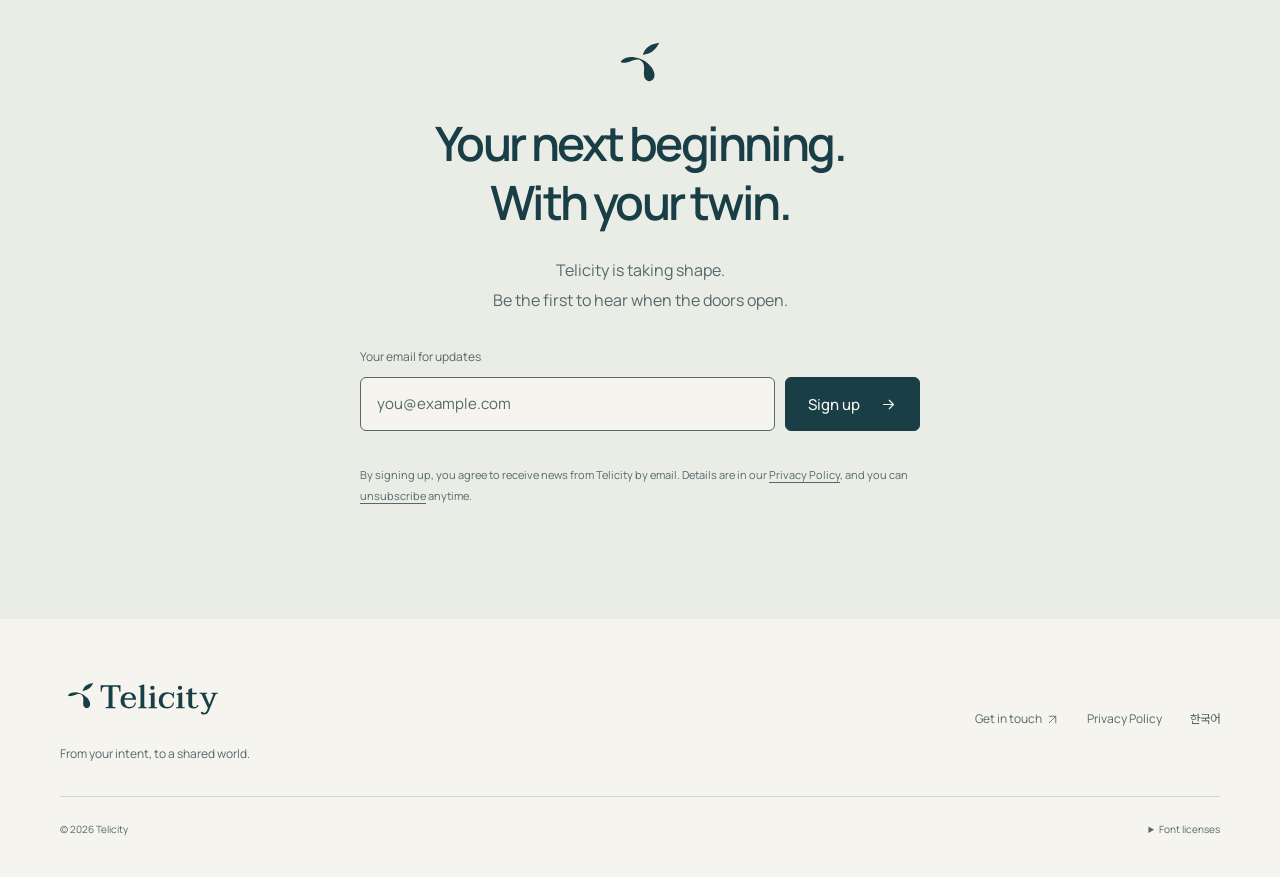
==== commit 116a7a78: "fix(copy): clarify how words and actions shape an AI twin" ====
--- a/index.html
+++ b/index.html
@@ -131,7 +131,7 @@
     <section class="twin-section context-section" id="your-twin" aria-labelledby="twin-title">
       <div class="context-track">
         <div class="context-stage">
-          <div class="context-intro"><h2 id="twin-title"><span class="context-value-line"><span class="context-value-word" data-context-word>Your</span> <span class="context-value-word" data-context-word>conversations</span> <span class="context-value-word" data-context-word>and</span> <span class="context-value-word" data-context-word>notes</span> <span class="context-value-word" data-context-word>reveal</span> <span class="context-value-word" data-context-word>how</span> <span class="context-value-word" data-context-word>you</span> <span class="context-value-word" data-context-word>work</span> <span class="context-value-word" data-context-word>and</span> <span class="context-value-word" data-context-word>what</span> <span class="context-value-word" data-context-word>matters</span> <span class="context-value-word" data-context-word>to</span> <span class="context-value-word" data-context-word>you.</span></span> <span class="context-value-line"><span class="context-value-word" data-context-word>We’re</span> <span class="context-value-word" data-context-word>building</span> <span class="context-value-word" data-context-word>an</span> <span class="context-value-word" data-context-word>AI</span> <span class="context-value-word" data-context-word>twin</span> <span class="context-value-word" data-context-word>that</span> <span class="context-value-word" data-context-word>understands</span> <span class="context-value-word" data-context-word>that</span> <span class="context-value-word" data-context-word>context</span> <span class="context-value-word" data-context-word>and</span> <span class="context-value-word" data-context-word>works</span> <span class="context-value-word" data-context-word>alongside</span> <span class="context-value-word" data-context-word>you.</span></span></h2></div>
+          <div class="context-intro"><h2 id="twin-title"><span class="context-value-line"><span class="context-value-word" data-context-word>Your</span> <span class="context-value-word" data-context-word>words</span> <span class="context-value-word" data-context-word>and</span> <span class="context-value-word" data-context-word>actions</span> <span class="context-value-word" data-context-word>reveal</span> <span class="context-value-word" data-context-word>how</span> <span class="context-value-word" data-context-word>you</span> <span class="context-value-word" data-context-word>make</span> <span class="context-value-word" data-context-word>decisions.</span></span> <span class="context-value-line"><span class="context-value-word" data-context-word>We’re</span> <span class="context-value-word" data-context-word>building</span> <span class="context-value-word" data-context-word>your</span> <span class="context-value-word" data-context-word>own</span> <span class="context-value-word" data-context-word>AI</span> <span class="context-value-word" data-context-word>TWIN</span> <span class="context-value-word" data-context-word>that</span> <span class="context-value-word" data-context-word>understands</span> <span class="context-value-word" data-context-word>that</span> <span class="context-value-word" data-context-word>context</span> <span class="context-value-word" data-context-word>and</span> <span class="context-value-word" data-context-word>works</span> <span class="context-value-word" data-context-word>alongside</span> <span class="context-value-word" data-context-word>you.</span></span></h2></div>
           <div class="intent-demo context-field" id="intent-demo" role="group" aria-label="The context you share with your twin">
             <div class="context-core" aria-hidden="true"><img class="context-mark" src="/assets/telicity/logos/logo-petrol.svg" alt="" width="1000" height="1000"></div>
           <div class="context-item" data-context-item data-index="0" data-depth="0.35" data-rotation="-3"><div class="context-paper intent-source"><span class="avatar avatar-person">U</span><span data-user-name>User</span></div></div>
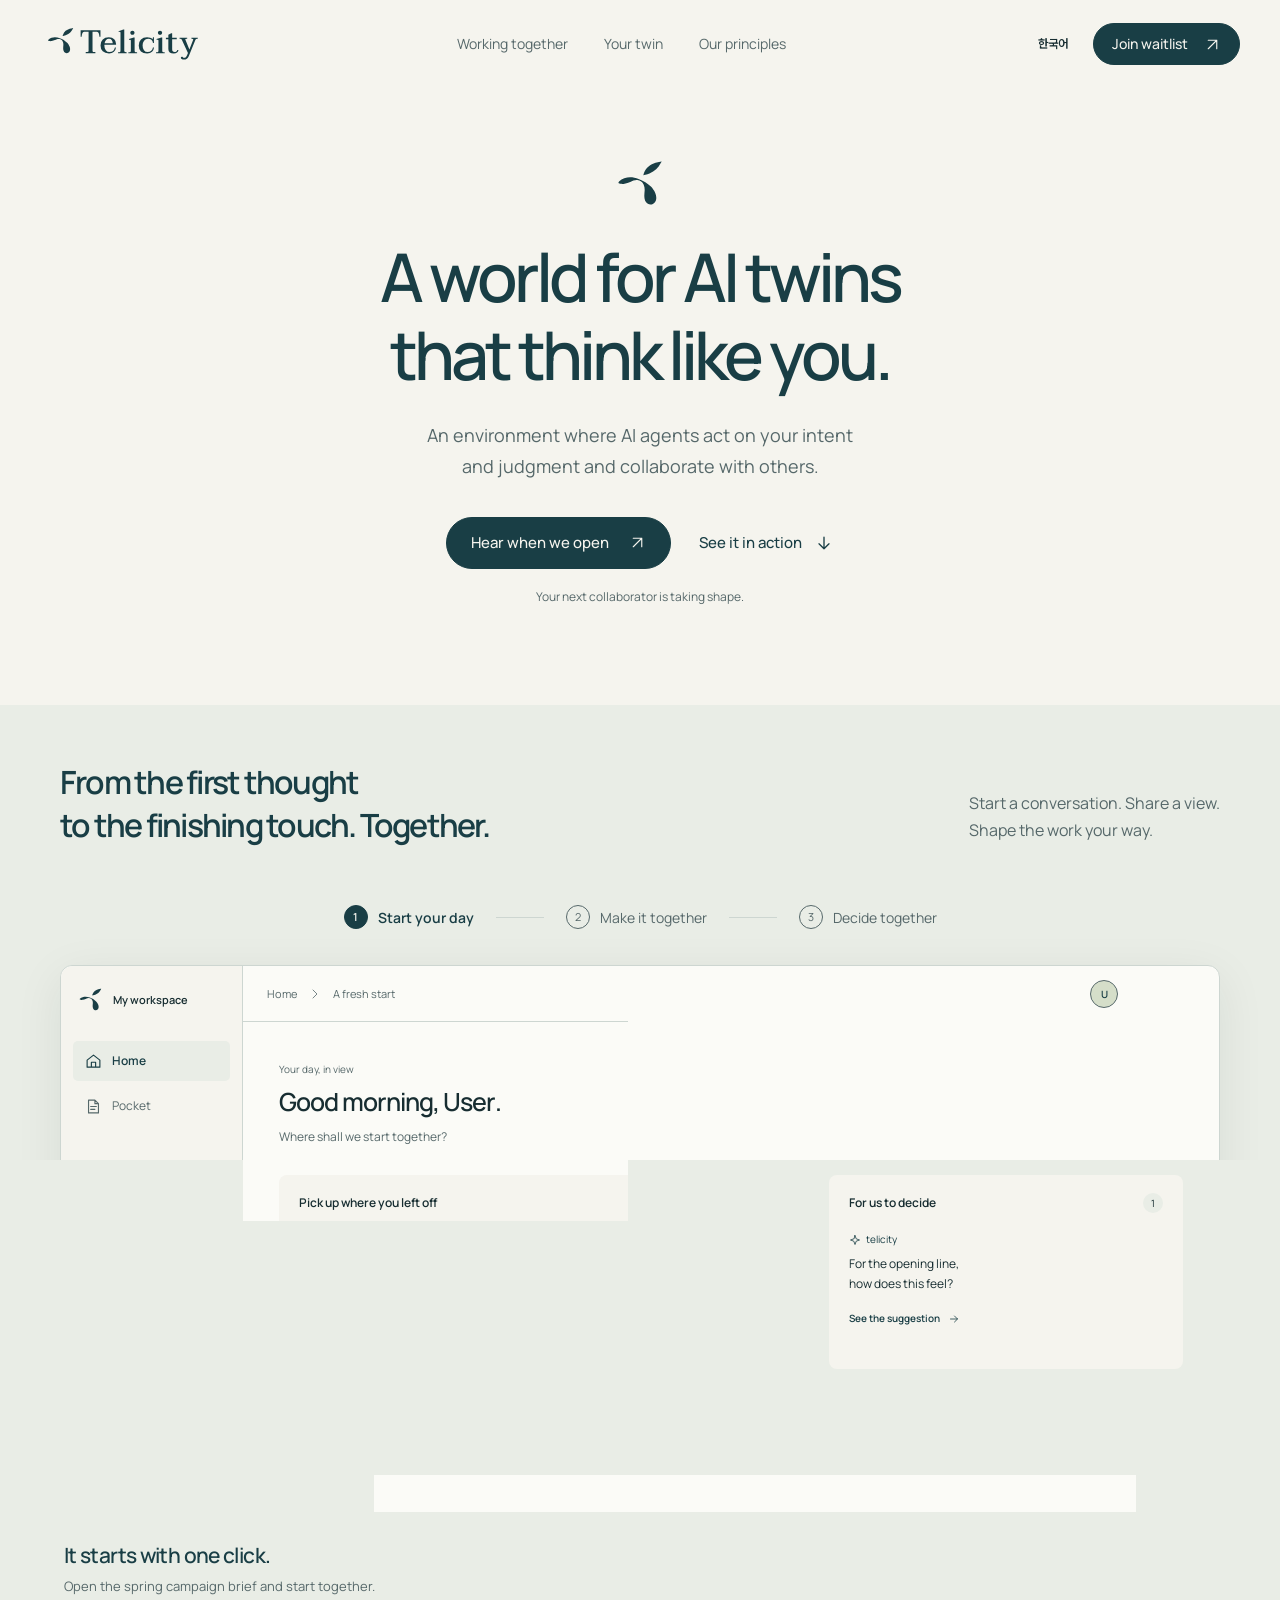
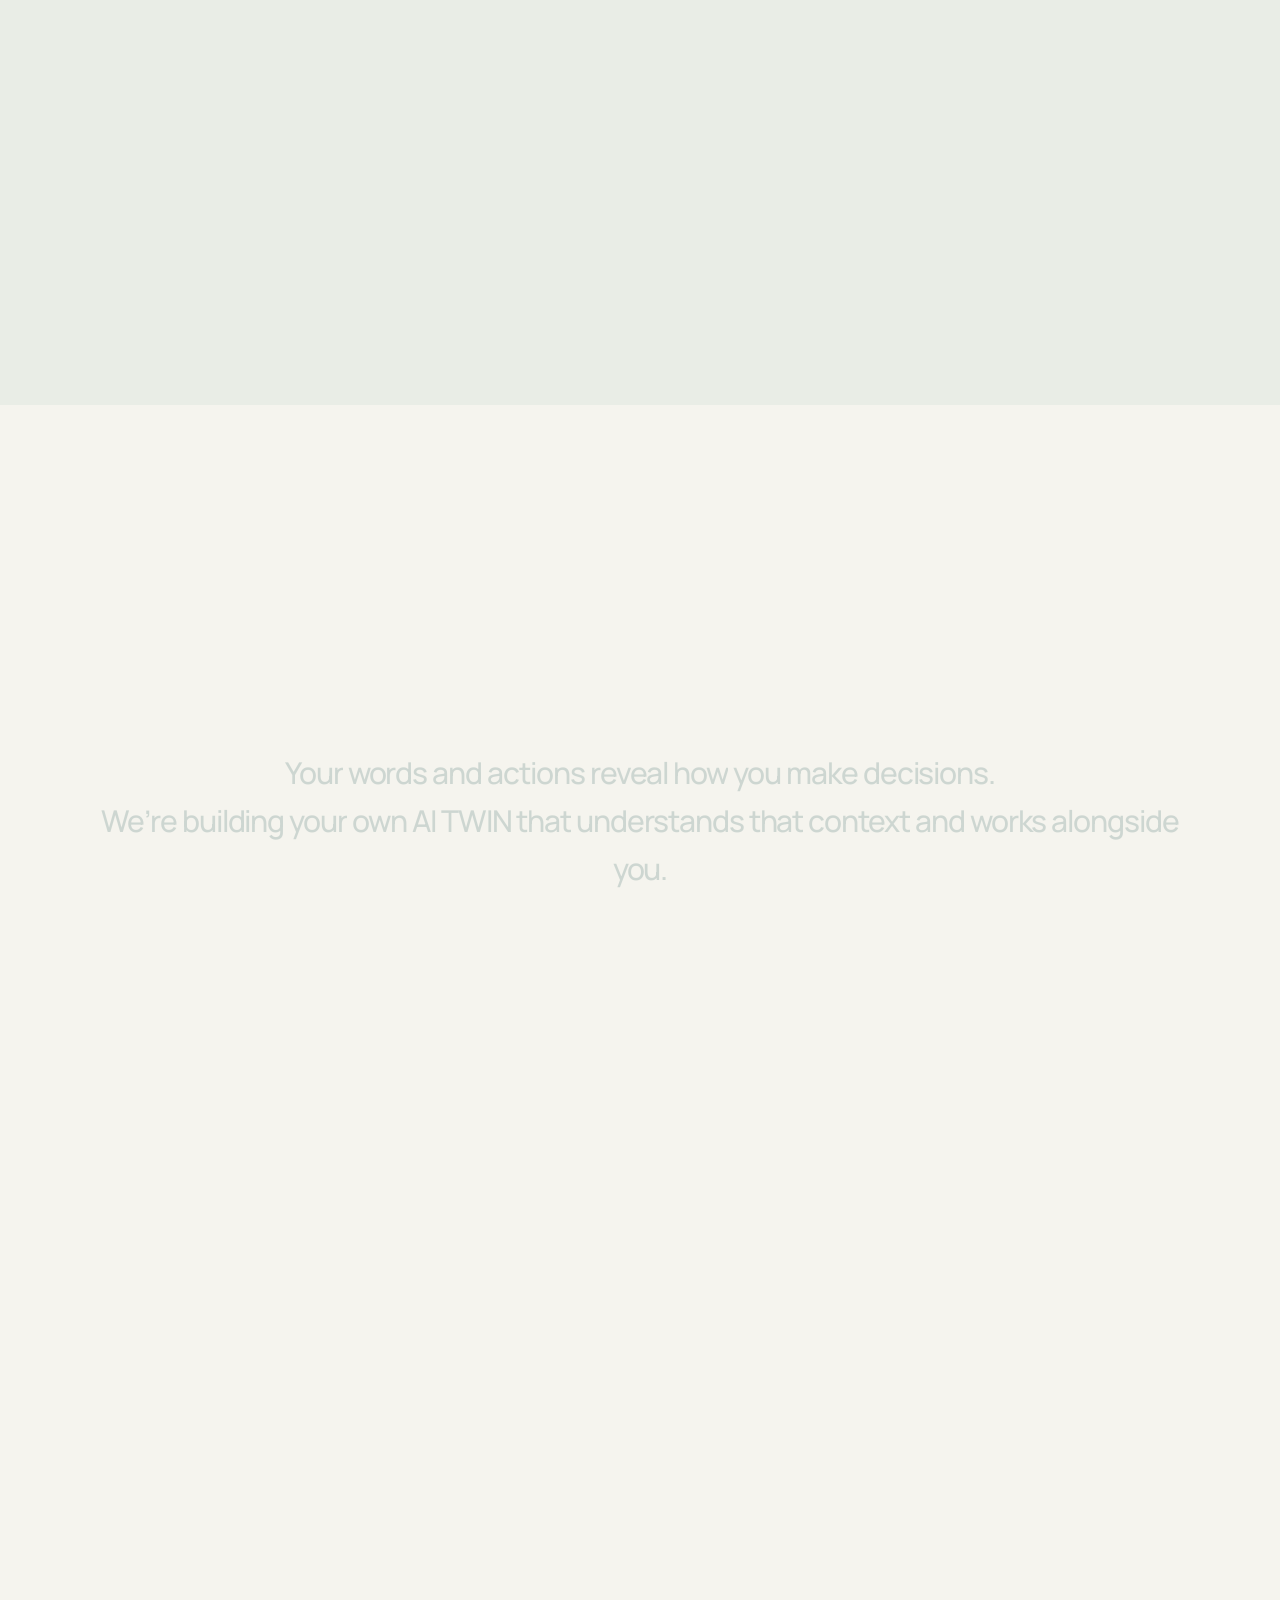
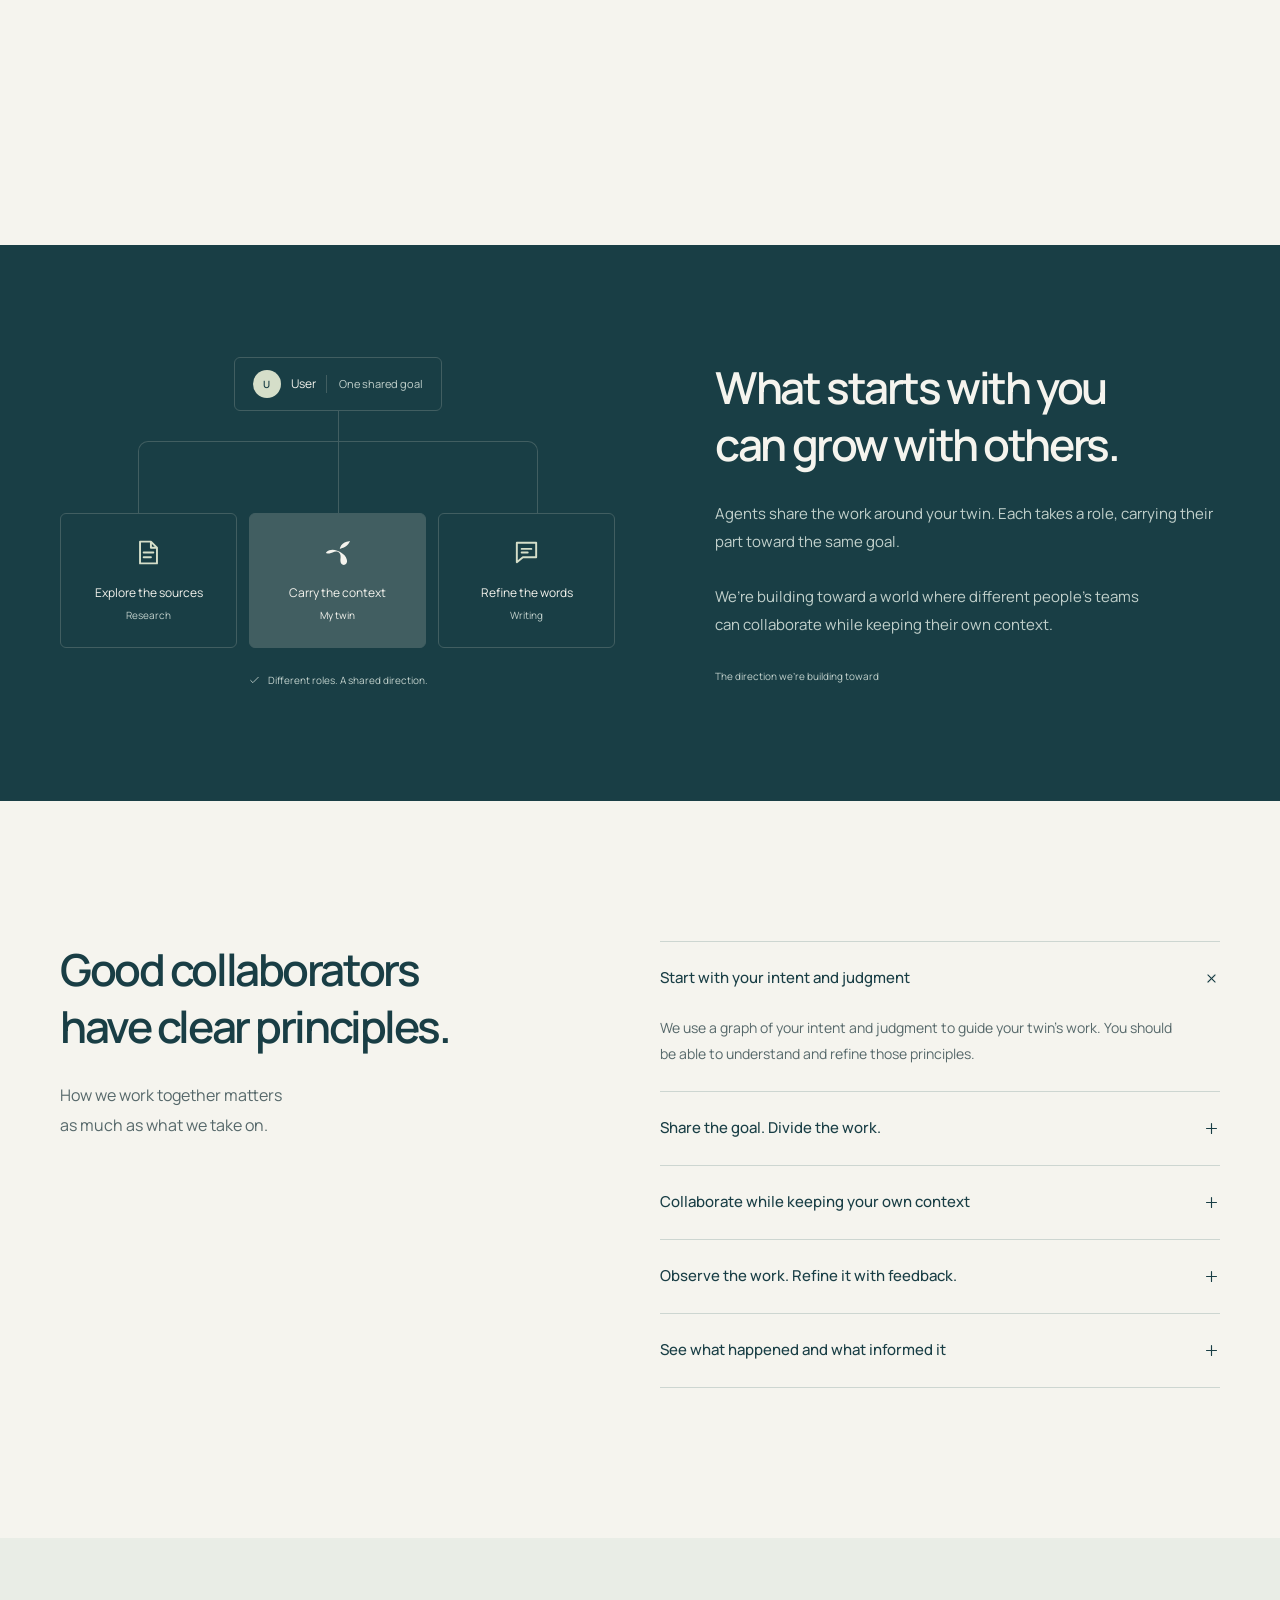
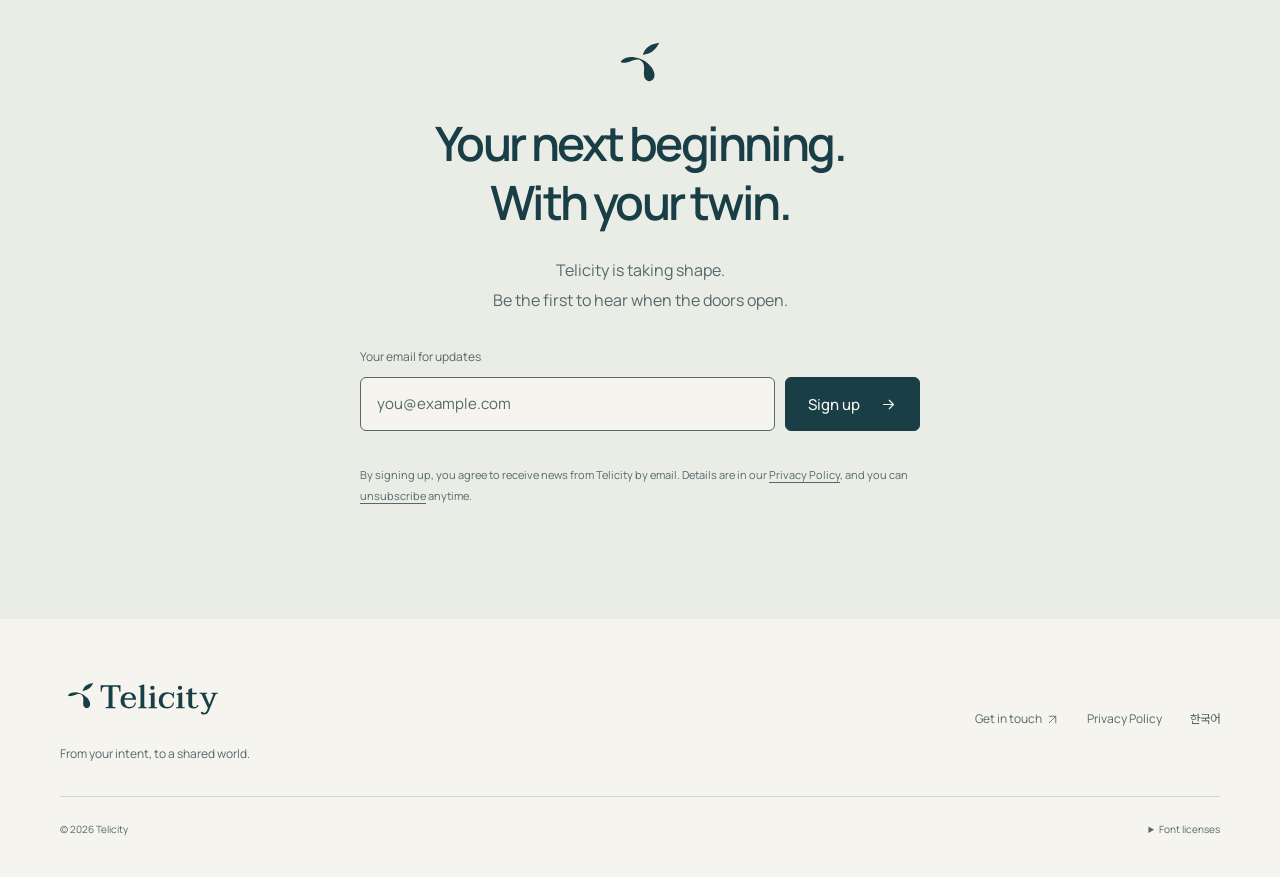
==== commit 1562b752: "fix(landing): restore the automatic logo intro under CSP" ====
--- a/index.html
+++ b/index.html
@@ -7,14 +7,7 @@
   <meta name="description" content="An environment where AI agents act on your intent and judgment and collaborate with others. Be the first to hear when Telicity opens.">
   <meta name="theme-color" content="#F5F4EE">
   <meta name="color-scheme" content="light">
-  <script>
-    (() => { try {
-      if (!location.hash && !matchMedia('(prefers-reduced-motion: reduce)').matches) {
-        document.documentElement.classList.add('intro-pending');
-        setTimeout(() => document.documentElement.classList.remove('intro-pending', 'intro-revealing'), 3500);
-      }
-    } catch { /* The ordinary page is always the fallback. */ } })();
-  </script>
+  <script src="/assets/brand-intro-boot.js?v=20261102-csp-intro"></script>
   <link rel="preload" href="/assets/telicity/logos/logo-petrol.svg" as="image">
   <link rel="canonical" href="https://telicity.ai/">
   <link rel="alternate" hreflang="en" href="https://telicity.ai/">
@@ -28,7 +21,7 @@
   <link rel="apple-touch-icon" href="/apple-touch-icon.png?v=20261101-c1" sizes="180x180">
   <link rel="preload" href="/assets/telicity/fonts/Manrope-Variable.ttf" as="font" type="font/ttf" crossorigin>
   <link rel="manifest" href="/site.webmanifest?v=20261101-c1">
-  <link rel="stylesheet" href="/assets/landing.css">
+  <link rel="stylesheet" href="/assets/landing.css?v=20261102-visitor-cursor">
   <link rel="stylesheet" href="/assets/collaboration.css?v=20261101-typing-vote">
   <link rel="stylesheet" href="/assets/context-field.css?v=20261101-context-value">
   <link rel="stylesheet" href="/assets/brand-intro.css?v=20261101-solid-mark">
@@ -50,10 +43,10 @@
   <meta name="twitter:description" content="An environment where AI agents act on your intent and judgment and collaborate with others. Join the Telicity waitlist.">
   <meta name="twitter:image" content="https://telicity.ai/og-telicity.png?v=20261101">
   <meta name="twitter:image:alt" content="Telicity logo">
-  <script src="/assets/brand-intro.js?v=20261101-solid-mark" type="module"></script>
+  <script src="/assets/brand-intro.js?v=20261102-csp-intro" type="module"></script>
   <script src="/assets/context-field.js?v=20261101-context-value" type="module"></script>
   <script src="/assets/landing.js?v=20261101-solid-mark" type="module"></script>
-  <script src="/assets/cursor.js" type="module"></script>
+  <script src="/assets/cursor.js?v=20261102-visitor-cursor" type="module"></script>
   <script src="/assets/site.js" defer></script>
 </head>
 <body>
@@ -164,7 +157,7 @@
     </div></section>
   </main>
   <footer class="site-footer container"><div class="footer-brand"><a class="brand" href="/" aria-label="Telicity home"><img src="/assets/telicity/logos/logo-lockup-petrol.svg" width="491" height="142" alt="Telicity"></a><p>From your intent, to a shared world.</p></div><div class="footer-links"><a href="mailto:hello@telicity.ai">Get in touch <svg class="icon"><use href="#i-diagonal"/></svg></a><a href="/privacy/">Privacy Policy</a><a href="/ko/" lang="ko" hreflang="ko">한국어</a></div><div class="footer-bottom"><span>© 2026 Telicity</span><details class="font-credits"><summary>Font licenses</summary><p><a href="/assets/telicity/fonts/Pretendard-LICENSE.txt">Pretendard</a> · <a href="/assets/telicity/fonts/Manrope-OFL.txt">Manrope</a> · <a href="/assets/telicity/fonts/Taviraj-OFL.txt">Taviraj</a></p></details></div></footer>
-  <div class="visitor-cursor" aria-hidden="true"><span data-cursor-name>telicity</span></div>
+  <div class="visitor-cursor" aria-hidden="true"><svg class="collab-arrow" viewBox="0 0 24 24" width="26" height="26"><use href="#i-pointer"/></svg><span class="collab-label visitor-label"><span data-cursor-name>telicity</span></span></div>
   <dialog class="name-dialog" id="name-dialog" aria-labelledby="name-dialog-title"><form method="dialog" id="name-form"><div class="dialog-title-row"><h2 id="name-dialog-title">What should we call you?</h2><button value="cancel" type="submit" formnovalidate aria-label="Close">×</button></div><p>This name is used only in this preview.</p><label for="demo-name">Your name in the preview</label><input id="demo-name" name="name" maxlength="20" placeholder="User" autocomplete="off"><button class="button" type="submit" value="save">Join in with this name <svg class="icon"><use href="#i-arrow"/></svg></button></form></dialog>
 </body>
 </html>
--- a/assets/landing.css
+++ b/assets/landing.css
@@ -40,6 +40,13 @@
 .conversation-author [data-user-name]{min-width:0;overflow:hidden;text-overflow:ellipsis;white-space:nowrap}
 .history-entry [data-user-name]{display:inline-block;max-width:100%;overflow:hidden;text-overflow:ellipsis;white-space:nowrap;vertical-align:bottom}
 
-/* The visitor's city follows the native pointer on every section. */
-.visitor-cursor{position:fixed;left:0;top:0;z-index:var(--z-cursor);pointer-events:none;user-select:none;visibility:hidden;opacity:0;max-width:calc(100% - 16px);overflow:hidden;text-overflow:ellipsis;white-space:nowrap;border:1px solid var(--color-muted);border-radius:3px;background:var(--color-sage);color:var(--color-petrol);padding:3px 9px;font:500 11px/1.55 var(--font-body)}
+/* Share the demo's arrow and tag styles, with the tip on the real click point. */
+.visitor-cursor{--agent-color:var(--color-petrol);--agent-text:var(--color-paper);--agent-stroke:var(--color-paper);position:fixed;left:0;top:0;width:0;height:0;z-index:calc(var(--z-cursor) + 20);pointer-events:none;user-select:none;visibility:hidden;opacity:0;color:var(--agent-color)}
 .visitor-cursor.is-visible{visibility:visible;opacity:1}
+.visitor-cursor *{pointer-events:none}
+.visitor-cursor>.collab-arrow{transform:translate(-16.666667%,-12.5%)}
+.visitor-cursor .visitor-label{max-width:min(190px,calc(100vw - 16px))}
+.visitor-label [data-cursor-name]{min-width:0;overflow:hidden;text-overflow:ellipsis}
+.visitor-cursor.is-native>.collab-arrow{visibility:hidden}
+.has-visitor-cursor,.has-visitor-cursor *{cursor:none!important}
+@media(forced-colors:active){.visitor-cursor .visitor-label{border-color:CanvasText;background:Canvas;color:CanvasText}}
